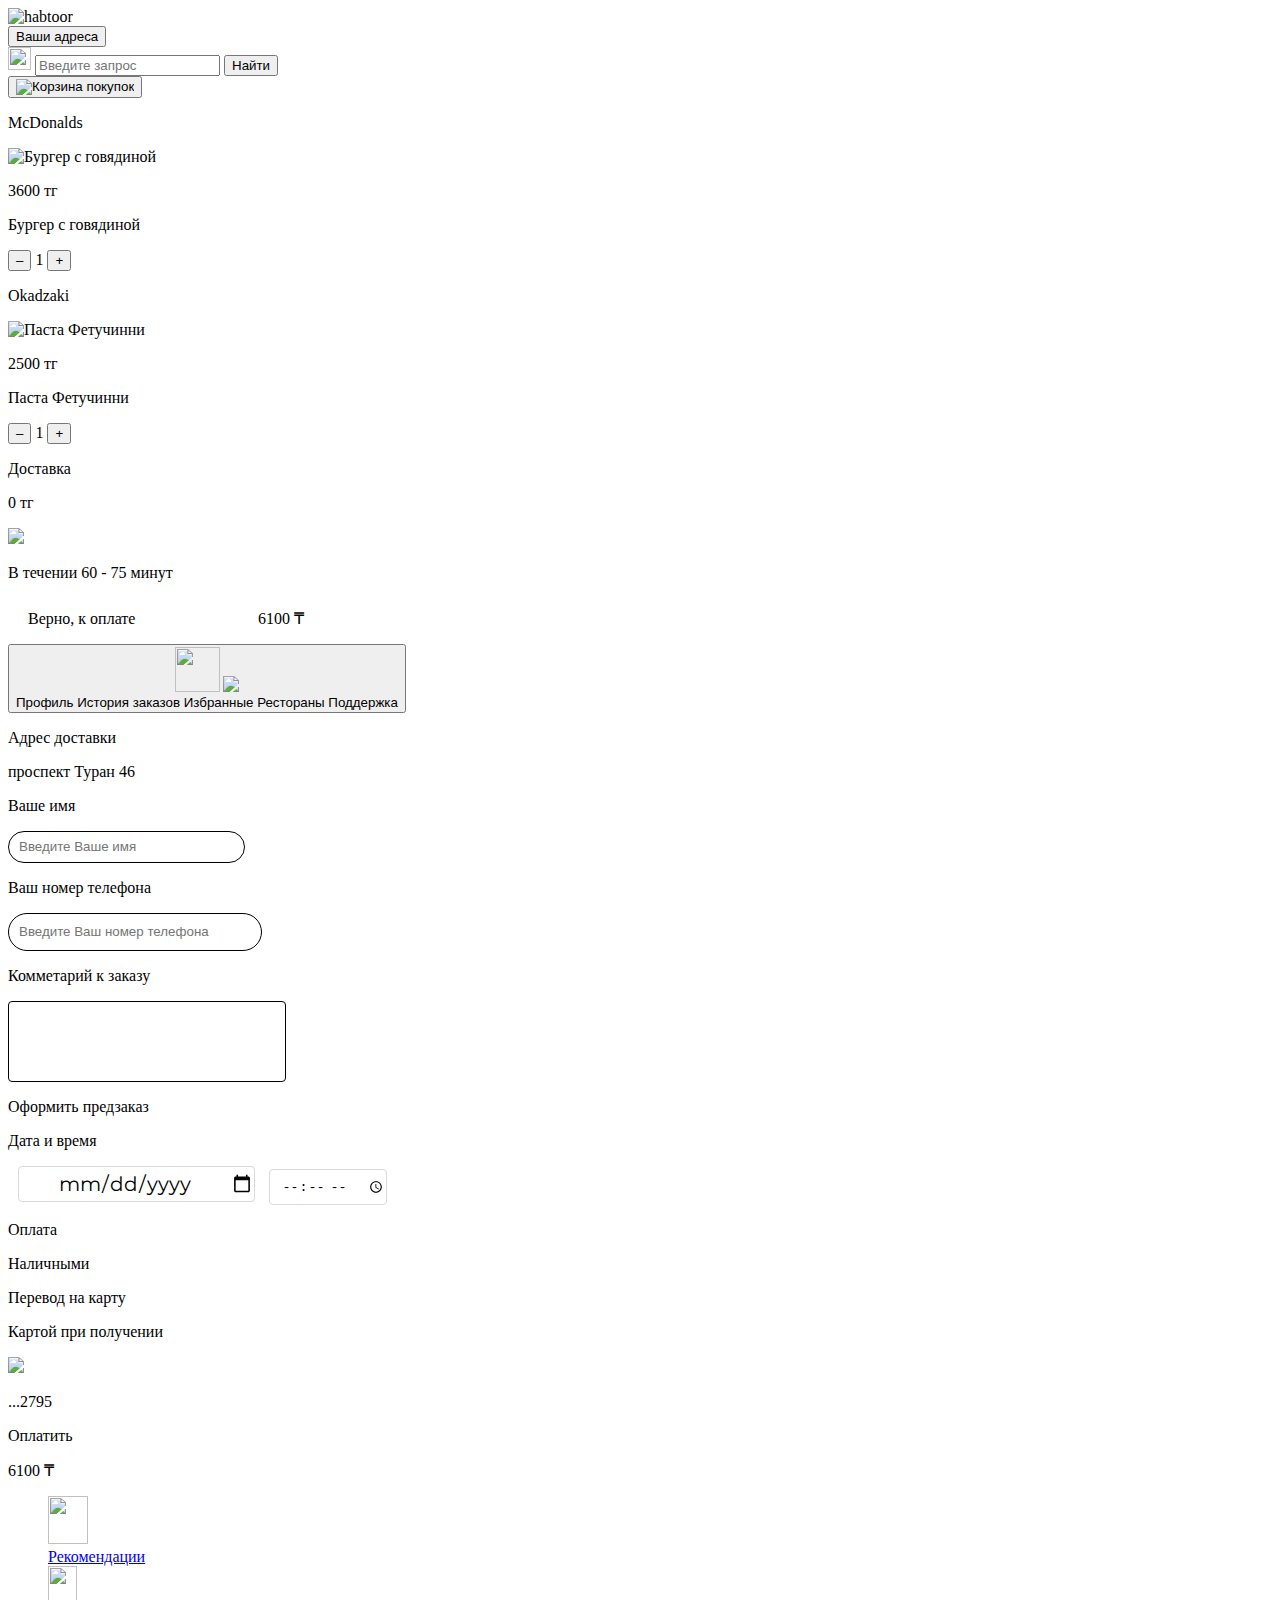
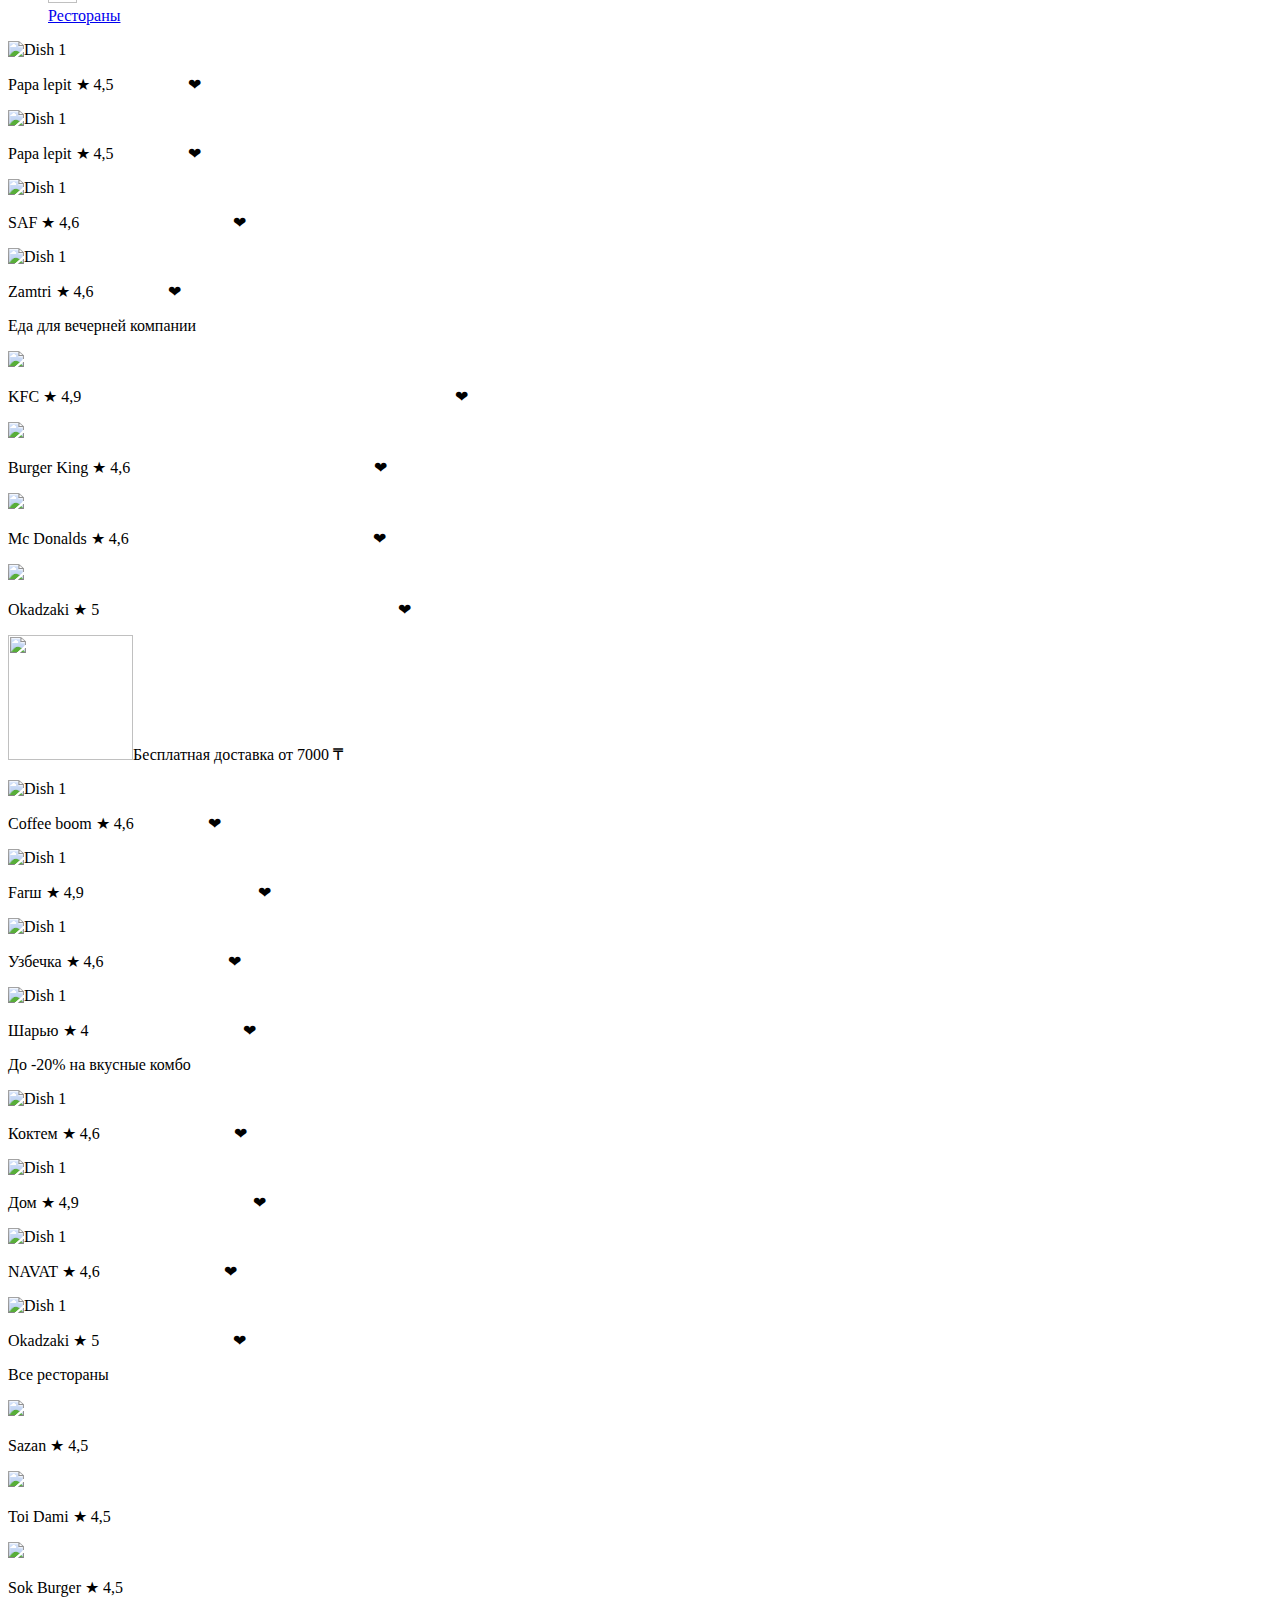
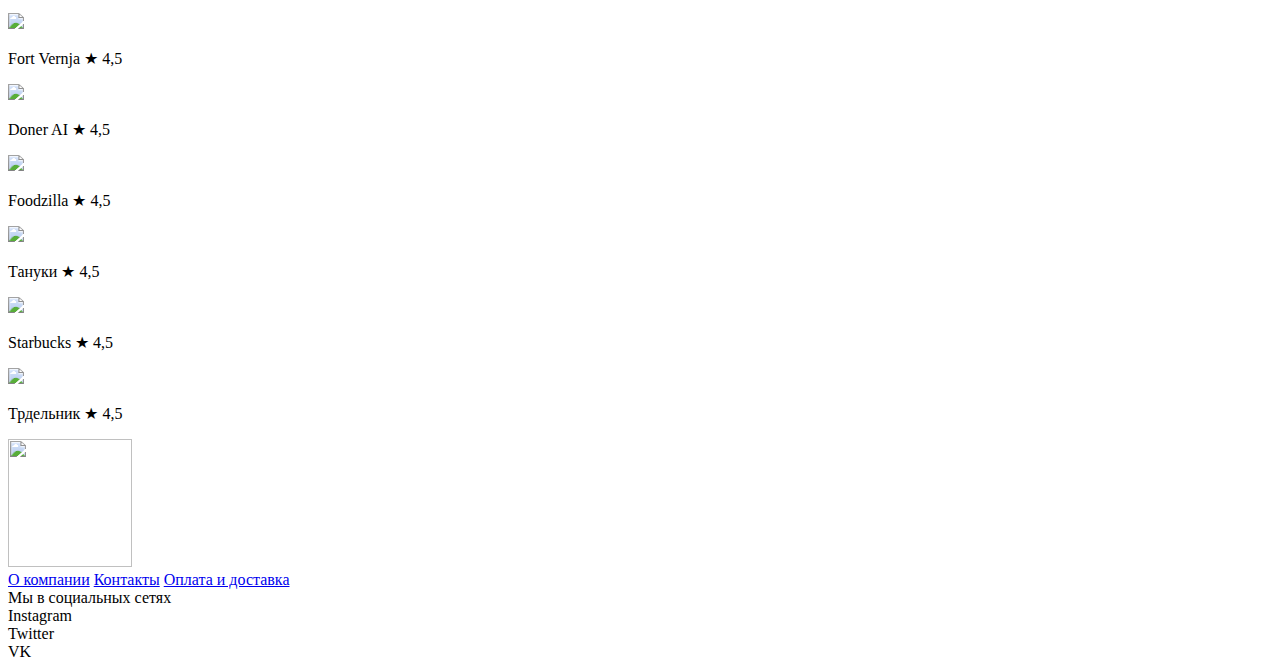
==== index.html @ 1e44749f "Update and rename main.html to index.html" ====
<!DOCTYPE html>
<html lang="ru">

<head>
    <meta charset="UTF-8">
    <link rel="stylesheet" href="style.css"/>
    <link rel="stylesheet" href="normalize.css"/>
    <link rel="stylesheet" href="https://fonts.googleapis.com/css2?family=Montserrat:wght@400;700&display=swap">
    <meta name="viewport" content="width=device-width, initial-scale=1.0">
    <title>Document</title>
</head>

<body>
    <header class="site_header">
        <div class="glav_contein">
            <div class="logo">
                <img src="img/habtoor 1.png" alt="habtoor">
            </div>
            <div class="button1">
                <button type="submit1">Ваши адреса</button>
            </div>
            <div class="search-box">
                <img src="img/Search.png" width="23px" height="23px">
                <input type="text" placeholder="Введите запрос">
                <button type="submit">Найти</button>
            </div>
            <button class="cart-button" id="cartButton">
                <img src="img/Vector.png" alt="Корзина покупок">
            </button>
            <div class="cart-container" id="cartContainer"> <!-- Добавлен родительский контейнер -->
                <div class="rectangle" id="rectangle">
                    <div class="burger-details" id="burger1">
                        <p class="burger-name">McDonalds</p>
                        <img src="img/image 12.png" alt="Бургер с говядиной" class="burger-image">
                        <p class="burger-price" > 3600 тг</p>
                        <p class="burger-description">Бургер с говядиной</p>
                        <div class="quantity-controls">
                            <button class="quantity-btn" onclick="decreaseQuantity('burger1')">–</button>
                            <span class="quantity" id="quantity1">1</span>
                            <button class="quantity-btn" onclick="increaseQuantity('burger1')">+</button>
                        </div>
                    </div>
                    <div class="burger-details" id="burger2">
                        <p class="burger-name">Okadzaki</p>
                        <img src="img/image 3.png" alt="Паста Фетучинни" class="burger-image">
                        <p class="burger-price" > 2500 тг</p>
                        <p class="burger-description">Паста Фетучинни</p>
                        <div class="quantity-controls">
                            <button class="quantity-btn" onclick="decreaseQuantity('burger2')">–</button>
                            <span class="quantity" id="quantity2">1</span>
                            <button class="quantity-btn" onclick="increaseQuantity('burger2')">+</button>
                        </div>
                    </div>
                    <div class="doscen">
                        <p class="dos" style="margin-right: 192px;">Доставка</p>
                        <p class="cena">0 тг</p>
                    </div>
                    <div class="rectangdost">
                        <img src="img/Saly-3.png" class="rectdosimg">
                        <p class="recdostxt">В течении 60 - 75 минут</p>
                    </div>
                    <div class="rectangoplata">
                        <div class="oplrad">
                            <div class="rectoplxt1" style="padding-top: 12px; padding-left: 20px" onclick="openPopup()" onmouseover="this.style.cursor='pointer'" onmouseout="this.style.cursor='default'">
                                <div>Верно, к оплате</div>
                            </div>
                        <p class="rectoplxt2" style="margin-top: -19.5px; margin-left: 250px"> 6100 ₸</p>
                        </div>
                    </div>
                </div>
            </div>
            <button class="polz" onclick="expandPolz()">
                <img src="img/Ellipse 2.png" width="45px" height="45px">
                <img src="img/keyboard_arrow_right.png">
                <div class="polz-overlay">
                    <span onclick="navigate('profile')">Профиль</span>
                    <span onclick="navigate('history')">История заказов</span>
                    <span onclick="navigate('about')">Избранные Рестораны</span>
                    <span onclick="navigate('support')">Поддержка</span>
                </div>
            </button>
        </div>
        <div class="overlay" id="overlay"></div>
    <div class="popup" id="popup">
        <div class="popuprect1">
            <div class="adreccrect">
                <p class="addresrecttxt">Адрес доставки</p>
                <div class="rectandress">
                    <p>проспект Туран 46</p>
                </div>
            </div>
            <div class="vasheimyarect">
                <p>Ваше имя</p>
                <input type="text" placeholder="Введите Ваше имя" style="width: 223px; height: 28px; border-radius: 50px; border: 1px solid #000; background: rgba(255, 255, 255, 0.00); padding-left: 10px;">
            </div>
            <div class="vashnomerrect">
                <p>Ваш номер телефона</p>
                <input type="text" placeholder="Введите Ваш номер телефона" style="width: 240px; height: 34px; border-radius: 50px; border: 1px solid #000; background: rgba(255, 255, 255, 0.00); padding-left: 10px;">
            </div>
            <div class="commentrrect">
                <p>Комметарий к заказу</p>
                <input type="text" placeholder="" class="commentplacehol" style="width: 272px; height: 77px; border-radius: 4px; border: 1px solid #000; background: rgba(255, 255, 255, 0.00);">
            </div>
        </div>
        <div class="oformotzakaz">
            <p class="predzakazof">Оформить предзаказ</p>
            <p class="dataivrem">Дата и время</p>
            <input type="date" style="width: 234px; height: 34px; border-radius: 4px; border: 1px solid #D9D9D9; background: rgba(217, 217, 217, 0.00); margin-left:10px; text-align:center; 
            color: #000;
            text-align: center;
            font-family: Montserrat;
            font-size: 20px;
            font-style: normal;
            font-weight: 400;
            line-height: 150%; /* 30px */" >
            <input type="time" placeholder="" style="width: 115px; height: 34px; border-radius: 4px; border: 1px solid #D9D9D9; background: rgba(217, 217, 217, 0.00); margin-left:10px; text-align:center;">
        </div>
        <div class="oplatarect">
            <p class="oplatatxt">Оплата</p>
            <div class="nalichkarect">
                <p class="naltxt">Наличными</p>
            </div>
            <div class="perevodrect">
                <p class="perevodtxt">Перевод на карту</p>
            </div>
            <div class="kartoyrect">
                <p class="kartoytxt">Картой при получении</p>
            </div>
        </div>
        <div class="visarect">
            <img src="img/431.png">
            <p>...2795</p>
        </div>
        <div class="oplatatengrect">
            <p class="oplatatxt">Оплатить</p>
            <p class="cenattxt">6100 ₸ </p>
        </div>
        <div  onclick="closePopup()" class="crest"></div>
    </div>
    </header>
    <section class="navig">
        <div class="glav_contain">
            <figure class="figure">
            <img
            src="img/textalignjustifycenter.png" width="40px" height="48px">
            <figcaption>
                <a class="link" href="#recomend" style="padding-right:50px">Рекомендации</a>
            </figcaption>
            <img
            src="img/icons8-cutlery-100 (1) 1.png" width="29px" height="37px">
            <figcaption>
                <a class="link" href="#allrest">Рестораны</a>
            </figcaption>
            </figure>
        </div>
    </section>
    <section class="dish-section" id="recomend">
        <div class="glav_contain">
            <div class="figure1">
            <div class="dish-item">
                <img src="img/image 1.png" alt="Dish 1">
                <div class="dish-info">
                    <p>
                        <span class="nazvanres" >Papa lepit</span>
                        <span class="gold-star">&#9733;</span>
                        <span class="ocenka" style="padding-right:70px">4,5</span>
                        <span class="heart-icon">&#10084;</span>
                    </p>
                </div>
            </div>
            <div class="dish-item">
                <img src="img/image 1 (1).png" alt="Dish 1">
                <div class="dish-info">
                    <p>
                        <span class="nazvanres">Papa lepit</span>
                        <span class="gold-star">&#9733;</span>
                        <span class="ocenka" style="padding-right:70px">4,5</span>
                        <span class="heart-icon">&#10084;</span>
                    </p>
                </div>
            </div>
            <div class="dish-item">
                <img src="img/image 1 (2).png" alt="Dish 1">
                <div class="dish-info">
                    <p>
                        <span class="nazvanres">SAF</span>
                        <span class="gold-star">&#9733;</span>
                        <span class="ocenka" style="padding-right:150px">4,6</span>
                        <span class="heart-icon">&#10084;</span>
                    </p>
                </div>
            </div>
            <div class="dish-item">
                <img src="img/image 1 (3).png" alt="Dish 1">
                <div class="dish-info">
                    <p>
                        <span class="nazvanres">Zamtri</span>
                        <span class="gold-star">&#9733;</span>
                        <span class="ocenka" style="padding-right:70px">4,6</span>
                        <span class="heart-icon">&#10084;</span>
                    </p>
                </div>
            </div>
        </div>
        </div>
    </section>
    <section class="foodcomp">
        <div class="glav_contein">
            <p class="company-title">Еда для вечерней компании</p>
        </section>
        <section class="foodpresent">
            <div class="glav_contain">
                <div class="foodpresent1"> 
                    <div class="food-item">
                        <img src="img/image 1-1.png">
                        <div class="item-info">
                            <p>
                                <span class="nazvanres"> KFC</span>
                                <span class="gold-star">&#9733;</span> 
                                <span class="ocenka" style="padding-right:370px">4,9</span>
                                <span class="heart-icon">&#10084;</span>
                            </p>
                        </div>
                    </div>
                    <div class="food-item">
                        <img src="img/image 1-2.png">
                        <div class="item-info">
                            <p>
                                <span class="nazvanres"> Burger King</span>
                                <span class="gold-star">&#9733;</span>
                                <span class="ocenka" style="padding-right:240px">4,6</span>
                                <span class="heart-icon">&#10084;</span>
                            </p>
                        </div>
                    </div>
                    <div class="food-item">
                        <img src="img/2233.png">
                        <div class="item-info">
                            <p>
                                <span class="nazvanres"> Mc Donalds</span>
                                <span class="gold-star">&#9733;</span> 
                                <span class="ocenka" style="padding-right:240px">4,6</span>
                                <span class="heart-icon">&#10084;</span>
                            </p>
                        </div>
                    </div>
                    <div class="food-item">
                        <img src="img/image 1-3.png" >
                        <div class="item-info">
                            <p>
                                <span class="nazvanres"> Okadzaki</span>
                                <span class="gold-star">&#9733;</span>
                                <span class="ocenka" style="padding-right:295px">5</span>
                                <span class="heart-icon">&#10084;</span>
                            </p>
                        </div>
                    </div>
                </div>
            </div>
        </section>
        <section class="dostavka">
            <div class="glavcontain">
                <p class="dostavkatext"><img src="img/Saly-3.png" width="125px" height="125px"><span class="delivery-text">Бесплатная доставка от 7000 ₸</span></p>
            </div>
        </section>
        <section class="dostavka-section">
            <div class="glav_contain">
                <div class="figure2">
                <div class="dostavka-item">
                    <img src="img/image 11 (1).png" alt="Dish 1">
                    <div class="dostavka-info">
                        <p>
                            <span class="nazvanres" >Coffee boom</span>
                            <span class="gold-star">&#9733;</span>
                            <span class="ocenka" style="padding-right:70px">4,6</span>
                            <span class="heart-icon">&#10084;</span>
                        </p>
                    </div>
                </div>
                <div class="dostavka-item">
                    <img src="img/image 11 (2).png" alt="Dish 1">
                    <div class="dostavka-info">
                        <p>
                            <span class="nazvanres">Farш</span>
                            <span class="gold-star">&#9733;</span>
                            <span class="ocenka" style="padding-right:70px">4,9</span>
                            <span class="heart-icon" style="padding-left:100px">&#10084;</span>
                        </p>
                    </div>
                </div>
                <div class="dostavka-item">
                    <img src="img/image 11 (3).png" alt="Dish 1">
                    <div class="dostavka-info">
                        <p>
                            <span class="nazvanres">Узбечка</span>
                            <span class="gold-star">&#9733;</span>
                            <span class="ocenka" style="padding-right:40px">4,6</span>
                            <span class="heart-icon" style="padding-left:80px">&#10084;</span>
                        </p>
                    </div>
                </div>
                <div class="dostavka-item">
                    <img src="img/image 11 (4).png" alt="Dish 1">
                    <div class="dostavka-info">
                        <p>
                            <span class="nazvanres">Шарью</span>
                            <span class="gold-star">&#9733;</span>
                            <span class="ocenka" style="padding-right:80px">4</span>
                            <span class="heart-icon" style="padding-left:70px">&#10084;</span>
                        </p>
                    </div>
                </div>
            </div>
            </div>
        </section>
        <section class="scidka">
            <div class="glav_contein">
                <p class="scidka-title">До -20% на вкусные комбо</p>
            </div>
        </section>
        <section class="scidka-section">
            <div class="glav_contain">
                <div class="figure2">
                <div class="scidka-item">
                    <img src="img/image 123 (1).png" alt="Dish 1">
                    <div class="scidka-info">
                        <p>
                            <span class="nazvanres" >Коктем</span>
                            <span class="gold-star">&#9733;</span>
                            <span class="ocenka" style="padding-right:60px">4,6</span>
                            <span class="heart-icon" style="padding-left:70px">&#10084;</span>
                        </p>
                    </div>
                </div>
                <div class="scidka-item">
                    <img src="img/image 123 (2).png" alt="Dish 1">
                    <div class="scidka-info">
                        <p>
                            <span class="nazvanres">Дом</span>
                            <span class="gold-star">&#9733;</span>
                            <span class="ocenka" style="padding-right:70px">4,9</span>
                            <span class="heart-icon" style="padding-left:100px">&#10084;</span>
                        </p>
                    </div>
                </div>
                <div class="scidka-item">
                    <img src="img/image 123 (3).png" alt="Dish 1">
                    <div class="scidka-info">
                        <p>
                            <span class="nazvanres">NAVAT</span>
                            <span class="gold-star">&#9733;</span>
                            <span class="ocenka" style="padding-right:40px">4,6</span>
                            <span class="heart-icon" style="padding-left:80px">&#10084;</span>
                        </p>
                    </div>
                </div>
                <div class="scidka-item">
                    <img src="img/image 123 (4).png" alt="Dish 1">
                    <div class="scidka-info">
                        <p>
                            <span class="nazvanres">Okadzaki</span>
                            <span class="gold-star">&#9733;</span>
                            <span class="ocenka" style="padding-right:70px">5</span>
                            <span class="heart-icon" style="padding-left:60px">&#10084;</span>
                        </p>
                    </div>
                </div>
            </div>
            </div>
        </section>
        <section class="allrest" id="allrest">
            <div class="glav_contein">
                <p class="allrest-title">Все рестораны</p>
            </div>
        </section>
        <section class="allrest-section">
            <div class="glav_contein">
                <div class="allrest1">
                    <div class="allrest-row">
                        <div class="allrest-item">
                            <img src="img/image 333 (1).png">
                            <div class="allrest-info">
                                <p>
                                    <span class="nazvanres">Sazan</span>
                                    <span class="gold-star">&#9733;</span>
                                    <span class="ocenka">4,5</span>
                                </p>
                            </div> 
                        </div>
                        <div class="allrest-item">
                            <img src="img/image 333 (2).png">
                            <div class="allrest-info">
                                <p>
                                    <span class="nazvanres">Toi Dami</span>
                                    <span class="gold-star">&#9733;</span>
                                    <span class="ocenka">4,5</span>
                                </p>
                            </div> 
                        </div>
                        <div class="allrest-item">
                            <img src="img/image 333 (3).png">
                            <div class="allrest-info">
                                <p>
                                    <span class="nazvanres">Sok Burger</span>
                                    <span class="gold-star">&#9733;</span>
                                    <span class="ocenka">4,5</span>
                                </p>
                            </div> 
                        </div>
                    </div>
                    <div class="allrest-row">
                        <div class="allrest-item">
                            <img src="img/image 333 (4).png">
                            <div class="allrest-info">
                                <p>
                                    <span class="nazvanres">Fort Vernja</span>
                                    <span class="gold-star">&#9733;</span>
                                    <span class="ocenka">4,5</span>
                                </p>
                            </div> 
                        </div>
                        <div class="allrest-item">
                            <img src="img/image 333 (5).png">
                            <div class="allrest-info">
                                <p>
                                    <span class="nazvanres">Doner AI</span>
                                    <span class="gold-star">&#9733;</span>
                                    <span class="ocenka">4,5</span>
                                </p>
                            </div> 
                        </div>
                        <div class="allrest-item">
                            <img src="img/image 333 (6).png">
                            <div class="allrest-info">
                                <p>
                                    <span class="nazvanres">Foodzilla</span>
                                    <span class="gold-star">&#9733;</span>
                                    <span class="ocenka">4,5</span>
                                </p>
                            </div> 
                        </div>
                    </div>
                    <div class="allrest-row">
                        <div class="allrest-item">
                            <img src="img/image 333 (7).png">
                            <div class="allrest-info">
                                <p>
                                    <span class="nazvanres">Тануки</span>
                                    <span class="gold-star">&#9733;</span>
                                    <span class="ocenka">4,5</span>
                                </p>
                            </div> 
                        </div>
                        <div class="allrest-item">
                            <img src="img/image 333 (8).png">
                            <div class="allrest-info">
                                <p>
                                    <span class="nazvanres">Starbucks</span>
                                    <span class="gold-star">&#9733;</span>
                                    <span class="ocenka">4,5</span>
                                </p>
                            </div> 
                        </div>
                        <div class="allrest-item">
                            <img src="img/image 333 (9).png">
                            <div class="allrest-info">
                                <p>
                                    <span class="nazvanres">Трдельник</span>
                                    <span class="gold-star">&#9733;</span>
                                    <span class="ocenka">4,5</span>
                                </p>
                            </div> 
                        </div>
                    </div>
                </div>
            </div>
        </section>
        <section class="konecsaita-section">
            <div class="glav_contain">
                <div class="konecsaita">
                    <div class="logo">
                        <img src="img/habtoor 1.png" style="width:124px; height:128px" >
                    </div>
            
                    <div class="menu-column">
                        <a href="about.html" class="menu-item">О компании</a>
                        <a href="kontakt" class="menu-item">Контакты</a>
                        <a href="oplata" class="menu-item">Оплата и доставка</a>
                    </div>
            
                    <div class="social-column">
                        <div class="social-item h1">Мы в социальных сетях</div>
                        <div class="social-item">Instagram</div>
                        <div class="social-item">Twitter</div>
                        <div class="social-item">VK</div>
                    </div>
                </div>
            </div>
        </section>
        <script src="profil.js"></script>
        <script src="corz.js"></script>
</body>
</html>
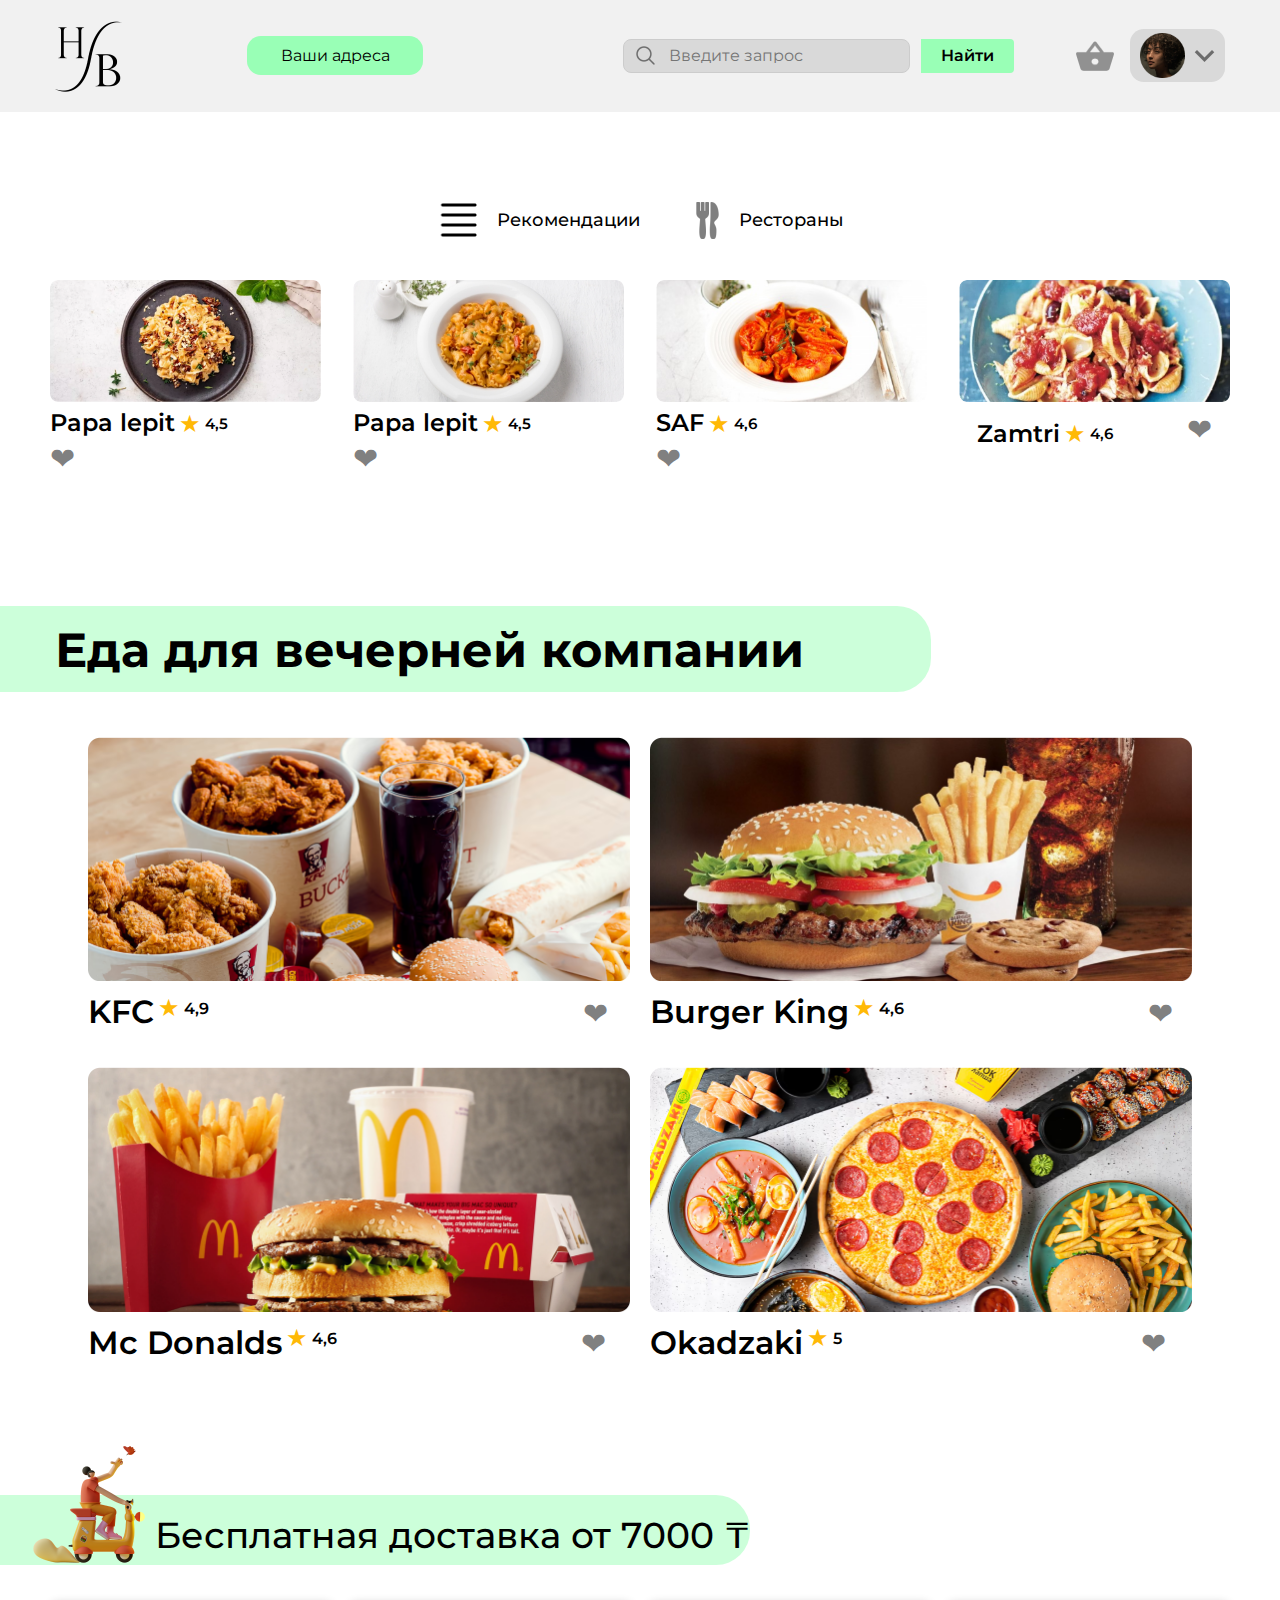
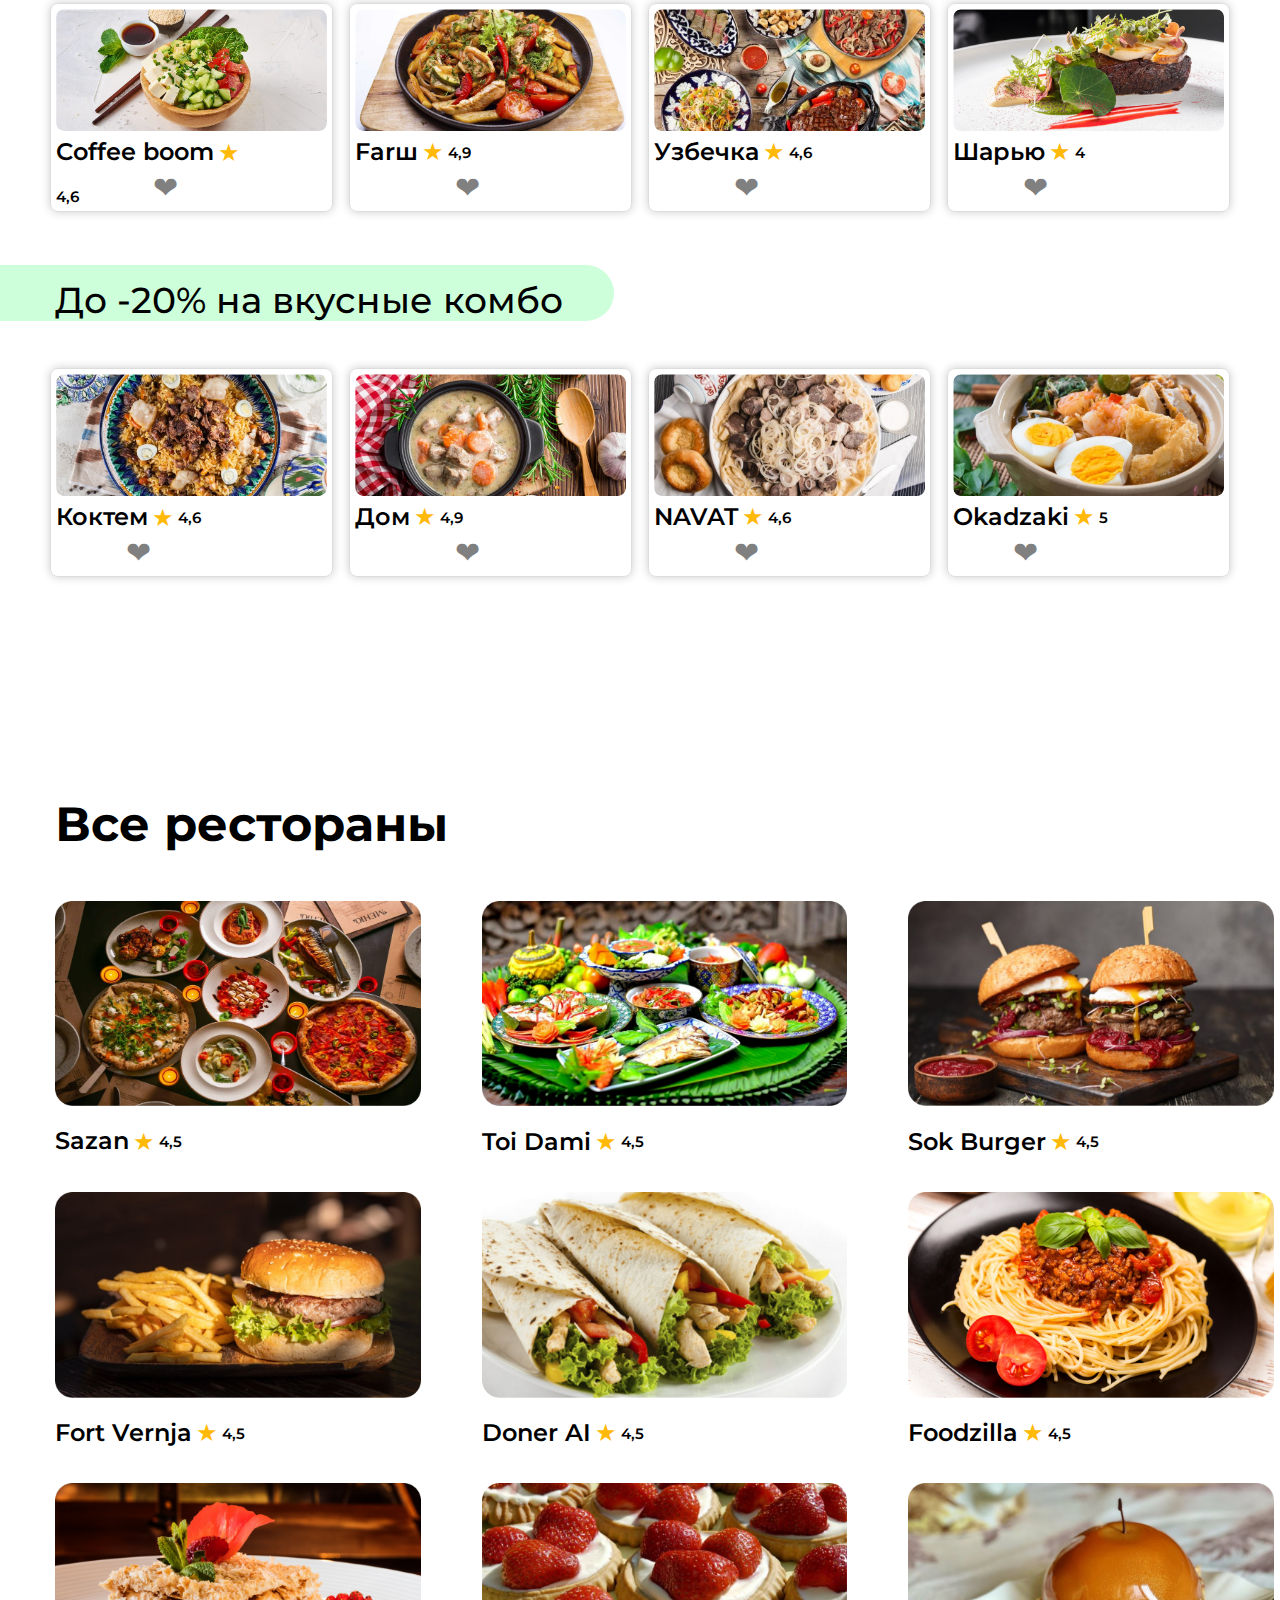
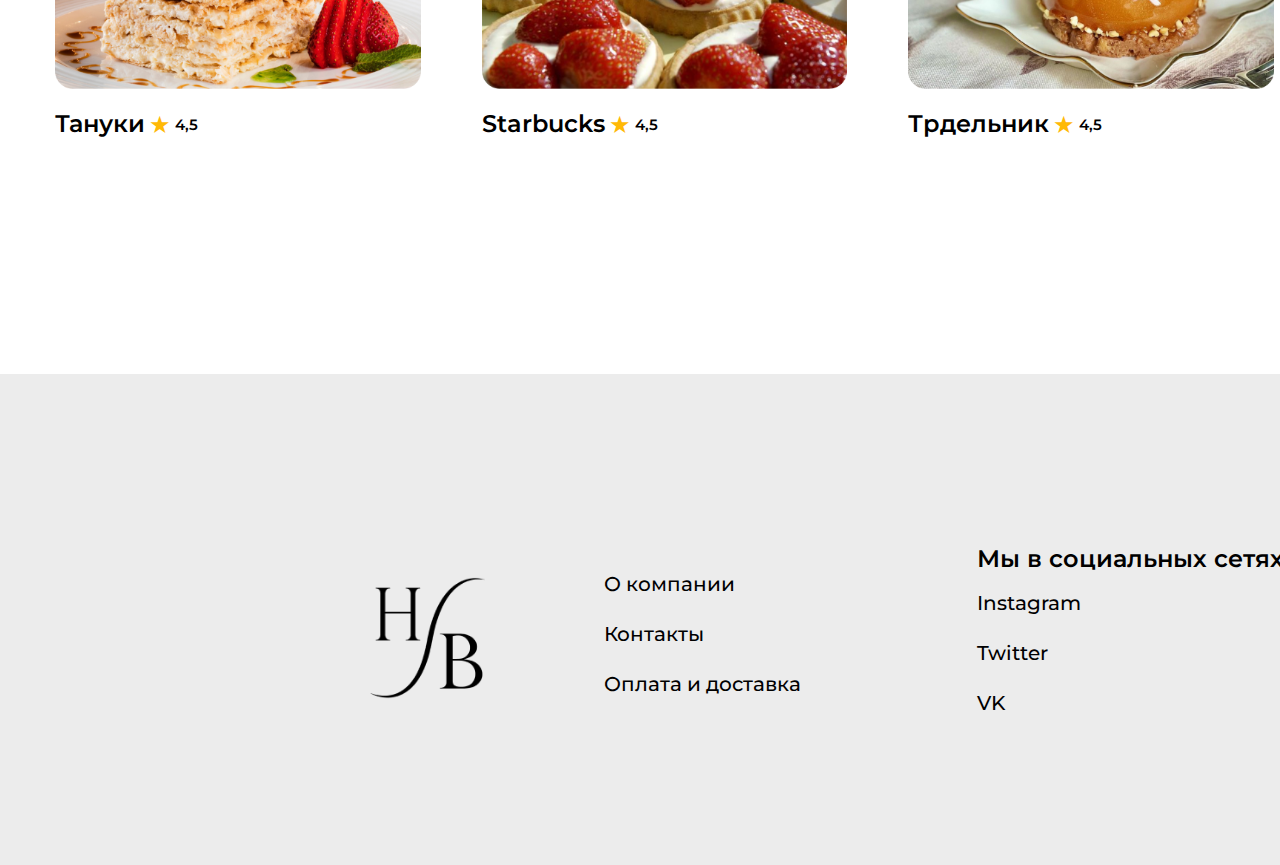
==== commit 345f1b0c: "Update index.html" ====
--- a/index.html
+++ b/index.html
@@ -3,8 +3,8 @@
 
 <head>
     <meta charset="UTF-8">
-    <link rel="stylesheet" href="style.css"/>
-    <link rel="stylesheet" href="normalize.css"/>
+    <link rel="stylesheet" href="css/style.css"/>
+    <link rel="stylesheet" href="css/normalize.css"/>
     <link rel="stylesheet" href="https://fonts.googleapis.com/css2?family=Montserrat:wght@400;700&display=swap">
     <meta name="viewport" content="width=device-width, initial-scale=1.0">
     <title>Document</title>
--- a/css/style.css
+++ b/css/style.css
@@ -0,0 +1,1388 @@
+
+body {
+    margin: 0;
+    padding: 0;
+    font-family: Montserrat, sans-serif;
+}
+.site_header {
+    width: 100%; /* Занимает 100% ширины экрана */
+    background: rgba(198, 198, 198, 0.25); 
+    height: 112px; /* Высота заголовка */
+    display: flex; /* Выравниваем содержимое */
+    align-items: center; /* Выравнивание по центру по вертикали */
+    position: fixed; /* Фиксированное положение при прокрутке */
+    top: 0; /* Прикреплено к верху */
+    z-index: 21; /* Позиция над другими элементами */
+}
+
+
+.glav_contein {
+    width: 100%; /* Занимает 100% ширины главного контейнера */
+    max-width: 1219px; /* Максимальная ширина контейнера */
+    margin: 0 auto; /* Центр по горизонтали */
+    padding-left: 55px; /* Внутренний отступ слева */
+    padding-right: 55px; /* Внутренний отступ справа */
+    display: flex; /* Выравниваем содержимое */
+    align-items: center; /* Выравнивание по центру по вертикали */
+}
+
+
+.button1 button[type="submit1"] {
+    width: 176px; /* Ширина кнопки */
+    height: 39px; /* Высота кнопки */
+    border-radius: 14px; /* Закругление углов */
+    background: #99FFB6; /* Цвет фона */
+    border: none; /* Убираем границу */
+    margin-left: 10px; /* Внешний отступ слева */
+    margin-right: 200px; /* Внешний отступ справа */
+    font-family: Montserrat; /* Шрифт кнопки */
+}
+
+.logo {
+    flex-shrink: 0; /* Запрет уменьшения размера*/
+    padding-right: 20px; /* Внутренний отступ справа */
+    padding-left: 0px; /* Внутренний отступ слева */
+    padding-top: 10px; /* Внутренний отступ сверху */
+    margin-right: 10px; /* Внешний отступ справа */
+}
+
+
+.logo img {
+    width: 72px;
+    height: 75px; 
+}
+
+
+.search-box {
+    display: flex; /* Выравниваем содержимое */
+    align-items: center; /* Выравнивание по центру по вертикали */
+    width: 265px; 
+    height: 12px; 
+    padding: 10px; /* Внутренний отступ */
+    border-radius: 8px; /* Закругление углов  */
+    border: 1px solid #ccc; /* Граница  */
+    background: #D9D9D9; /* Цвет фона  */
+    margin-top: 0px; /* Внешний отступ сверху */
+}
+
+
+.search-box input[type="text"] {
+    flex: 1; 
+    width: 100% - 30px; /* Устанавливает ширину с учетом внутренних отступов */
+    height: 100%; 
+    border: none; /* Убирает границу  */
+    outline: none; /* Убирает стандартное выделение */
+    background: #D9D9D9; 
+    font-family: Montserrat; 
+}
+
+
+.search-box img {
+    padding-right: 10px; /* Внутренний отступ справа от изображения */
+}
+
+.search-box button[type="submit"] {
+    background-color: #99FFB6; 
+    color: black; 
+    border: none; /* Убирает границу */
+    outline: none; /* Убирает стандартное выделение */
+    padding: 8px 20px; /* Внутренние отступы  */
+    border-radius: 0 4px 4px 0; /* Закругление углов  */
+    cursor: pointer; /* Изменение формы указателя при наведении */
+    margin-left: 30px; /* Внешний отступ слева */
+    font-family: Montserrat; 
+    font-weight: 600; /* Насыщенность шрифта */
+}
+
+.cart-button {
+    display: inline-block; /* Отображается как блочный элемент*/
+    margin-left: auto; /* Выравнивание по правому краю */
+    z-index: 1;
+    position: relative;
+    border: none;
+    cursor: pointer;
+    background-color: transparent;
+}
+
+
+.cart-button img {
+    width: 38px; 
+    height: 30.74px; 
+    vertical-align: middle; /* Выравнивание по центру по вертикали */
+}
+.cart-container {
+    position: relative; /* Добавлено свойство position: relative; */
+}
+
+
+.polz {
+    z-index: 2;
+    padding: 10px 10px; 
+    border: none; 
+    border-radius: 14px; 
+    cursor: pointer; 
+    display: flex; 
+    align-items: center; 
+    margin-left: 10px;
+    background-color: #D9D9D9; /* серый цвет по умолчанию */
+    height: 53px; /* изначальная высота кнопки */
+    width: 95px;
+}
+
+.polz.expanded {
+    background-color: #ffffff; /* белый цвет после нажатия */
+    border: #ffffff;
+    border-bottom: solid 200px white;
+    border-top: solid 20px white;
+    border-right: solid 230px white;
+    top: 90px;
+    left: 120px;
+    position: relative;
+    transition: all 0.3s ease; /* Используем all для анимации всех свойств, ease для плавности */
+    margin-left: -110px;
+    z-index: 4;
+    box-shadow: 10px 5px 5px rgba(0, 0, 0, 0.2);
+    opacity: 0; /* Начальная прозрачность */
+}
+
+.polz.expanded.active {
+    opacity: 1; /* Прозрачность при активации */
+}
+
+
+.polz.expanded::before {
+    content: ""; /* Создаем пустой элемент для круга */
+    width: 100px; /* Увеличиваем диаметр круга */
+    height: 100px;
+    background-color: #00ff00; /* Зеленый цвет */
+    border-radius: 100%; /* Делаем круг */
+    position: absolute;
+    top: 5px; /* Располагаем круг в верхнем углу блока */
+    left: 50px;
+    box-shadow: 0 0 20px rgba(0, 255, 0, 0.5); /* Тень для размытия краев */
+    filter: blur(60px); /* Добавляем размытие к краям круга */
+    z-index: -1;  
+}
+
+
+
+.polz-overlay {
+    margin-top: -15px;
+    display: none;
+    flex-direction: column;
+    padding: 10px;
+    border-radius: 5px;
+    position: absolute;
+    top: 60px;
+    left: 20px;
+    text-align: left;
+    white-space: nowrap;
+}
+
+.polz-overlay span {
+    margin-bottom: 20px; /* You can adjust this value based on your preference */
+    color: #000;
+    font-family: Montserrat;
+    font-size: 15px;
+    font-style: normal;
+    font-weight: 400;
+    line-height: normal;
+    text-decoration: none;
+    position: relative;
+    transition: color 0.3s; /* Добавлен переход для изменения цвета текста */
+}
+
+.polz-overlay span::after {
+    content: '';
+    position: absolute;
+    width: 0;
+    height: 1px; /* Толщина подчеркивания */
+    background-color: #000; /* Цвет подчеркивания */
+    bottom: -5px; /* Расположение подчеркивания внизу текста */
+    left: 0;
+    transition: width 0.3s; /* Добавлен переход для анимации рисовки */
+}
+
+.polz-overlay span:hover {
+    color: #000; /* Цвет текста при наведении */
+}
+
+.polz-overlay span:hover::after {
+    width: 50%; /* Подчеркивание при наведении (100% - полная ширина) */
+}
+
+
+
+.polz.expanded .polz-overlay {
+    display: flex;
+}
+
+.rectangle {
+    position: absolute;
+    width: 383px;
+    height: 546px;
+    background-color: white;
+    border-radius: 54px;
+    top: 0px; /* Изменено значение на top: 100%; */
+    right: 40px; /* Значение остается left: 0; */
+    display: none;
+    transition: all 0.3s ease;
+    padding: 10px;
+    box-sizing: border-box;
+    transform-origin: top center;
+    transform: scaleY(0);
+    z-index: 2;
+    box-shadow: 0px 4px 4px 0px rgba(0, 0, 0, 0.25);
+    opacity: 0;
+}
+.rectangle.show {
+    display: block;
+    opacity: 1;
+}
+.burger-image {
+    width: 93px;
+    height: 70px;
+    margin-bottom: 10px;
+    margin-left: 10px;
+}
+
+
+.burger-name {
+    color: #000;
+    font-family: Montserrat;
+    font-size: 24px;
+    font-style: normal;
+    font-weight: 500;
+    line-height: normal;
+    margin-bottom: 5px;
+    margin-left: 10px;
+}
+
+.burger-price {
+    color: #000;
+    font-family: Montserrat;
+    font-size: 15px;
+    font-style: normal;
+    font-weight: 400;
+    line-height: normal;
+    margin-left: 120px;
+    margin-top: -60px;
+}
+
+.burger-description {
+    color: #000;
+    font-family: Montserrat;
+    font-size: 15px;
+    font-style: normal;
+    font-weight: 400;
+    line-height: normal;
+    margin-left: 10px;
+    margin-top: 40px;
+}
+
+.quantity-controls{
+    margin-top:-100px;
+    margin-left: 250px;
+}
+.quantity-controls button {
+    background-color: #99FFB6; /* Зеленый цвет фона */
+    color: white; /* Белый цвет текста */
+    border: none;
+    border-radius: 9.818px;
+    font-size: 18px;
+    gap: 8.182px;
+    width: 30px;
+    height: 30px;
+    cursor: pointer;
+    margin: 0 5px;
+    transition: transform 0.2s ease; /* Добавлен эффект перехода при изменении размера */
+}
+
+/* Увеличение размера кнопок при наведении */
+.quantity-controls button:hover {
+    transform: scale(1.1); /* Увеличение размера на 10% */
+}
+
+.burger-details#burger2{
+    margin-top: 70px;
+}
+
+.doscen p{
+    display: inline;
+    color: #000;
+    text-align: center;
+    font-family: Montserrat;
+    font-size: 16px;
+    font-style: normal;
+    font-weight: 400;
+    line-height: 150%; /* 24px */
+}
+
+.doscen{
+    margin-top: 138px;
+    margin-left: 26.91px;
+}
+
+.rectangdost{
+    margin-top: 10px;
+    width: 300px;
+    height: 39px;
+    border-radius: 54px;
+    background: #D9D9D9;
+    margin-left: 26.91px;
+}
+
+.rectdosimg{
+    width: 46px;
+    height: 46px;
+    flex-shrink: 0;
+    margin-top: -10px;
+    margin-left: 21px;
+}
+
+.recdostxt{
+    color: #000;
+    text-align: center;
+    font-family: Montserrat;
+    font-size: 16px;
+    font-style: normal;
+    font-weight: 300;
+    line-height: 150%; /* 24px */
+    margin-top: -32px;
+    margin-left: 40px;
+}
+
+.oplatatxtrec{
+    margin-top: 138px;
+    margin-left: 222.91px;
+}
+
+.rectoplxt1{
+    color: #000;
+    font-family: Montserrat;
+    font-size: 16px;
+    font-style: normal;
+    font-weight: 800;
+    line-height: normal;
+}
+
+.rectoplxt2{
+    color: #000;
+    font-family: Montserrat;
+    font-size: 16px;
+    font-style: normal;
+    font-weight: 800;
+    line-height: normal;
+}
+
+.rectangoplata{
+    margin-top: 10px;
+    margin-left: 13px;
+    width: 331px;
+    height: 45px;
+    border-radius: 54px;
+    background: #99FFB6;
+    box-shadow: 0px 4px 4px 0px rgba(0, 0, 0, 0.25);
+}
+
+/* Стилизация количества */
+.quantity {
+    color: var(--Neutral-Black, #09101D);
+    text-align: center;
+
+    /* Paragraph Base / Heavy */
+    font-family: Source Sans Pro;
+    font-size: 16px;
+    font-style: normal;
+    font-weight: 600;
+    line-height: 150%; /* 24px */
+}
+
+.overlay {
+    display: none;
+    position: fixed;
+    top: 0;
+    left: 0;
+    width: 100%;
+    height: 100%;
+    background: rgba(0, 0, 0, 0.5);
+}
+
+/* Всплывающее окно */
+.popup {
+    display: none;
+    position: fixed;
+    width: 884px;
+    height: 558px;
+    top: 50%;
+    left: 50%;
+    transform: translate(-50%, -50%);
+    padding: 20px;
+    border-radius: 34px;
+    background: linear-gradient(90deg, #C9FFD8 1.04%, #F1F1F1 24%);
+    box-shadow: 0px 0px 12px 2px rgba(0, 0, 0, 0.25);
+    z-index: 1000;
+}
+
+
+.popup p {
+    margin-bottom: 10px;
+}
+
+.popup button {
+    cursor: pointer;
+}
+
+.popuprect1{
+    margin-top: 49px;
+    margin-left: 50px;
+    width: 340px;
+    height: 459px;
+    flex-shrink: 0;
+    border-radius: 50px;
+    background: #FFF;
+    box-shadow: 0px 4px 4px 0px rgba(0, 0, 0, 0.25);
+}
+
+.rectandress{
+    margin-top: -5px;
+    margin-left: 0px;
+    width: 202px;
+    height: 28px;
+    background: #D9D9D9;
+    border-radius: 50px;
+}
+
+.rectandress p{
+    position: absolute;
+    top:50px;
+    left: 11px;
+    color: #000;
+    font-family: Montserrat;
+    font-size: 16px;
+    font-style: normal;
+    font-weight: 300;
+    line-height: 150%; /* 24px */
+}
+
+.addresrecttxt{
+    color: #000;
+    text-align: center;
+    font-family: Montserrat;
+    font-size: 24px;
+    font-style: normal;
+    font-weight: 500;
+    line-height: 150%; /* 36px */
+}
+
+.adreccrect{
+    position: absolute; 
+    top:63px; 
+    left:94px;
+}
+
+.vasheimyarect{
+    position: absolute; 
+    top:151px; 
+    left:94px;
+}
+
+.vasheimyarect p{
+    margin-bottom: 10px;
+    color: #000;
+    font-family: Montserrat;
+    font-size: 24px;
+    font-style: normal;
+    font-weight: 500;
+    line-height: 150%; /* 36px */ 
+}
+
+.vashnomerrect{
+    position: absolute;
+    top:237px;
+    left:94px;
+}
+
+.vashnomerrect p{
+    color: #000;
+    font-family: Montserrat;
+    font-size: 24px;
+    font-style: normal;
+    font-weight: 500;
+    line-height: 150%; /* 36px */ 
+}
+
+.commentrrect{
+    position: absolute;
+    top:347px;
+    left:94px;
+}
+
+.commentrrect p{
+    margin-bottom: 10px;
+    color: #000;
+    font-family: Montserrat;
+    font-size: 24px;
+    font-style: normal;
+    font-weight: 500;
+    line-height: 150%; /* 36px */ 
+}
+
+.oformotzakaz{
+    margin-top: -450px;
+    margin-left: 450px;
+    width: 395px;
+    height: 136px;
+    border-radius: 30px;
+    background: rgba(255, 255, 255, 0.50);
+    box-shadow: 0px 4px 4px 0px rgba(0, 0, 0, 0.25);
+}
+
+.predzakazof{
+    color: #000;
+    text-align: center;
+    font-family: Montserrat;
+    font-size: 24px;
+    font-style: normal;
+    font-weight: 500;
+    line-height: 150%; /* 36px */
+}
+
+.dataivrem{
+    color: #000;
+    margin-left: 20px;
+    font-family: Montserrat;
+    font-size: 16px;
+    font-style: normal;
+    font-weight: 500;
+    line-height: 150%; /* 24px */
+}
+
+.oplatarect{
+    margin-top: -0px;
+    margin-left: 450px;
+    width: 391px;
+    height: 139px;
+    border-radius: 30px;
+    background: rgba(255, 255, 255, 0.50);
+    box-shadow: 0px 4px 4px 0px rgba(0, 0, 0, 0.25);
+    transition: background-color 0.3s; /* Добавляем плавный переход цвета */
+}
+
+
+.oplatatxt{
+    padding-top: 5px;
+    margin-left: -250px;
+    color: #000;
+    text-align: center;
+    font-family: Montserrat;
+    font-size: 28px;
+    font-style: normal;
+    font-weight: 500;
+    line-height: 150%; /* 42px */
+}
+
+.nalichkarect{
+    margin-left: 20px;
+    width: 142px;
+    height: 28px;
+    border-radius: 50px;
+    border: 1px solid #D9D9D9;
+    text-align: center;
+    transition: background-color 0.3s; /* Добавляем плавный переход цвета */
+}
+
+.nalichkarect:hover {
+    background-color: rgba(0, 0, 0, 0.50); /* Задаем серый цвет при наведении */
+}
+
+.naltxt{
+    margin-top: 0;
+    color: #000;
+    text-align: center;
+    font-family: Montserrat;
+    font-size: 20px;
+    font-style: normal;
+    font-weight: 400;
+    line-height: 150%; /* 30px */
+}
+
+.perevodrect{
+    margin-left: 200px;
+    margin-top: -29px;
+    width: 183px;
+    height: 28px;
+    border-radius: 50px;
+    border: 1px solid #D9D9D9;
+    transition: background-color 0.3s; /* Добавляем плавный переход цвета */
+}
+
+.perevodrect:hover {
+    background-color: rgba(0, 0, 0, 0.50); /* Задаем серый цвет при наведении */
+}
+
+.perevodtxt{
+    margin-top: 0;
+    margin-left: 10px;
+    color: #000;
+    font-family: Montserrat;
+    font-size: 18px;
+    font-style: normal;
+    font-weight: 400;
+    line-height: 150%; /* 30px */
+}
+
+.kartoyrect{
+    margin-left: 70px;
+    margin-top: 11px;
+    width: 232px;
+    height: 28px;
+    border-radius: 50px;
+    border: 1px solid #D9D9D9;
+    transition: background-color 0.3s; /* Добавляем плавный переход цвета */
+}
+
+.kartoyrect:hover {
+    background-color: rgba(0, 0, 0, 0.50); /* Задаем серый цвет при наведении */
+}
+
+.kartoytxt{
+    margin-top: 0;
+    margin-left: 10px;
+    color: #000;
+    font-family: Montserrat;
+    font-size: 18px;
+    font-style: normal;
+    font-weight: 400;
+    line-height: 150%; /* 30px */
+}
+
+.visarect{
+    margin-left: 450px;
+    margin-top: 44px;
+    width: 235px;
+    height: 46px;
+    border-radius: 50px;
+    background-color:rgba(99, 255, 143, 0.50);
+}
+
+.visarect img{
+    margin-top: -5px;
+    margin-left: 40px;
+    position: relative;
+    top: 18px;
+    left: 10px;
+    width: 45px;
+    height: 15px;
+}
+.visarect p{
+    margin-top: -1px;
+    margin-left: 84px;
+    width: 60px;
+    height: 15px;
+    color: #000;
+    text-align: center;
+    font-family: Montserrat;
+    font-size: 13px;
+    font-style: normal;
+    font-weight: 400;
+    line-height: 150%; /* 15px */
+}
+
+.oplatatengrect{
+    margin-left: 600px;
+    margin-top: -64px;
+    width: 235px;
+    height: 46px;
+    border-radius: 50px;
+    background-color: #63FF8F;
+    
+}
+
+.oplatatxt{
+    position: relative;
+    top:0px;
+    left: 120px;
+    color: #000;
+    text-align: center;
+    font-family: Montserrat;
+    font-size: 18px;
+    font-style: normal;
+    font-weight: 600;
+    line-height: 150%; /* 24px */
+}
+
+.cenattxt{
+    position: relative;
+    top:-25px;
+    color: #000;
+    text-align: center;
+    font-family: Montserrat;
+    font-size: 16px;
+    font-style: normal;
+    font-weight: 400;
+    line-height: 150%; /* 18px */
+}
+
+.crest {
+    width: 30px;
+    height: 30px;
+    position: absolute;
+    top: 10px;
+    right: 10px;
+    cursor: pointer;
+}
+
+.crest:before, .crest:after {
+    content: '';
+    position: absolute;
+    width: 2px;
+    height: 20px;
+    background-color: #333; /* Цвет крестика */
+    top: 5px;
+    left: 14px;
+}
+
+.crest:before {
+    transform: rotate(45deg);
+}
+
+.crest:after {
+    transform: rotate(-45deg);
+}
+
+.navig{
+    padding-top: 180px;
+    padding-right: 0px;
+    text-align: center;
+    display: flex;
+    flex-flow: column wrap;
+    align-items: center;
+}
+.figure{
+    height: 100%;
+    display: flex;
+    align-items: center;
+    justify-content: space-evenly;
+}
+.figure img {
+    padding-right: 20px; /* Adjust the margin to your preference */
+}
+.link {
+    position: relative;
+    color: #000;
+    font-family: Montserrat;
+    font-size: 18px;
+    font-style: normal;
+    font-weight: 500;
+    line-height: normal;
+    text-decoration: none;
+}
+
+.link::before {
+    content: "";
+    position: absolute;
+    bottom: 0;
+    left: 0;
+    width: 0;
+    height: 2px; /* Высота линии подчеркивания */
+    background-color: #000;
+    transform-origin: bottom right; /* Начальная точка анимации от правого нижнего угла */
+    transition: transform 0.3s ease, width 0.3s ease; /* Добавлено свойство transition */
+}
+
+.link:hover::before {
+    width: 70%; /* Конечное значение ширины при наведении */
+    transform-origin: bottom left; /* Конечная точка анимации от левого нижнего угла */
+    transform: scaleX(1); /* Установка ширины на 100% при наведении */
+}
+
+
+
+.dish-section {
+    margin-top: 20px;
+}
+
+.figure1 {
+    display: flex;
+    justify-content: space-between;
+    flex-wrap: wrap;
+    padding-left: 50px;
+    padding-right: 50px;
+}
+
+.dish-item {
+    width: 23%; /* Ширина элемента, чтобы поместить 4 элемента в строчку */
+    margin-bottom: 20px;
+    display: flex;
+    flex-direction: column;
+    align-items: center;
+    position: relative;
+}
+
+.dish-info {
+    display: flex;
+/* Горизонтальное направление */
+    align-items: flex-start;
+    justify-content: flex-end; /* Выравнивание по левому краю */
+    margin-top: -10px;
+}
+
+.dish-info .ocenka,
+.dish-info .nazvanres,
+.dish-info .gold-star,
+.dish-info .heart-icon {
+    display: inline-block;
+    vertical-align: bottom;
+    align-self: flex-start;
+}   
+
+.dish-info .nazvanres{
+    color: #000;
+    font-family: Montserrat;
+    font-size: 24px;
+    font-style: normal;
+    font-weight: 600;
+    line-height: normal;
+}
+
+
+.dish-info .ocenka,
+.dish-info .gold-star{
+    display: inline-block;
+    vertical-align: middle;
+}
+
+.dish-info .ocenka{
+color: #000;
+font-family: Montserrat;
+font-size: 15px;
+font-style: normal;
+font-weight: 600;
+line-height: normal;
+}
+
+.dish-info .heart-icon {
+    display: inline-block;
+    vertical-align: bottom; /* Выравнивание внизу */
+    align-self: flex-end;
+}
+
+.dish-item img {
+    width: 100%;
+    height: auto;
+    border-radius: 8px; /* Для закругленных углов у изображений */
+}
+
+
+.heart-icon {
+    font-size: 30px;
+    color: gray; /* Initial color */
+    padding: 0px;
+    border-radius: 50%;
+    transition: color 0.3s ease;
+    cursor: pointer;
+    display: block; /* Set to block to appear on a new line */
+    margin-top: 5px; /* Adjust the margin as needed */
+}
+
+.heart-icon:hover {
+    color: red; /* Color when hovered */
+}
+
+.gold-star{
+    color: #FFB906;
+    font-size: 24px;
+
+}
+
+.foodcomp {
+    margin-top: 60px;
+}
+
+.foodcomp p{
+    color: #000;
+    font-family: Montserrat;
+    font-size: 48px;
+    font-style: normal;
+    font-weight: 700;
+    line-height: normal;
+}
+
+.foodcomp p::after {
+    content: '';
+    position: absolute;
+    top: 606px;
+    left: -250px;
+    width: 1181px;
+    height: 86.2px;
+    background: rgba(153, 255, 182, 0.50);
+    z-index: -1;
+    border-radius: 34px;
+}
+
+.foodpresent {
+    display: flex;
+    flex-wrap: wrap;
+    justify-content: center;
+}
+
+.food-item {
+    text-align: center;
+    margin: 10px; /* Adjust margins as needed */
+}
+
+.food-item img {
+    width: 542.469px;
+    height: 244.446px;
+}
+
+
+.foodpresent1 {
+    display: flex;
+    flex-wrap: wrap;
+    justify-content: center;
+}
+
+.item-info {
+    display: flex;
+    flex-direction: column;
+    align-items: flex-start;
+    margin-top: -10px;
+}
+
+.item-info .ocenka,
+.item-info .nazvanres,
+.item-info .gold-star,
+.item-info .heart-icon {
+    display: inline-block;
+    vertical-align: bottom;
+}
+
+.item-info .nazvanres{
+    color: #000;
+    font-family: Montserrat;
+    font-size: 32px;
+    font-style: normal;
+    font-weight: 600;
+    line-height: normal;
+}
+
+.item-info .ocenka,
+.item-info .gold-star{
+    display: inline-block;
+    vertical-align: text-top;
+    padding-bottom: 10px;
+}
+
+.item-info .ocenka{
+    margin-top: 5px;
+    color: #000;
+    font-family: Montserrat;
+    font-size: 16px;
+    font-style: normal;
+    font-weight: 600;
+    line-height: normal;
+}
+
+.item-info .heart-icon {
+    display: inline-block;
+    vertical-align: bottom; /* Выравнивание внизу */
+}
+
+.dostavka {
+    margin-top: 50px;
+    margin-left: 30px;
+}
+
+.dostavka span{
+    color: #000;
+    font-family: Montserrat;
+    font-size: 36px;
+    font-style: normal;
+    font-weight: 500;
+    line-height: normal;
+    
+}
+
+.dostavka p::after {
+    content: '';
+    position: absolute;
+    top: 1495px;
+    left: -250px;
+    width: 1000px;
+    height: 70px;
+    background: rgba(153, 255, 182, 0.50);
+    z-index: -1;
+    border-radius: 34px;
+}
+
+.dostavkatext {
+    display: flex;
+    align-items: center;
+}
+
+.delivery-text {
+    margin-top: 70px; /* Это значение можно изменить в зависимости от вашего предпочтения */
+}
+
+.dostavka-section {
+    margin-top: 20px;
+}
+
+.figure2 {
+    display: flex;
+    justify-content: space-between;
+    flex-wrap: wrap;
+    padding-left: 50px;
+    padding-right: 50px;
+}
+
+.dostavka-item {
+    margin-top: 20px;
+    width: 23%;
+    margin-bottom: 20px;
+    display: flex;
+    flex-direction: column;
+    align-items: center;
+    position: relative;
+    border: 1px solid #ddd;
+    border-radius: 8px;
+    box-shadow: 0 0 10px rgba(0, 0, 0, 0.2);
+    padding: 5px;
+    height: 197px;
+    transition: border-color 0.3s ease-in-out; /* Add transition for border-color */
+}
+
+.dostavka-item:hover {
+    border-color: #000; /* Change border color on hover */
+}
+
+
+.dostavka-info {
+    display: flex;
+    align-items: flex-start;
+    justify-content: flex-end; /* Выравнивание по левому краю */
+    margin-top: -10px;
+    
+}
+
+.dostavka-info .ocenka,
+.dostavka-info .nazvanres,
+.dostavka-info .gold-star,
+.dostavka-info .heart-icon {
+    display: inline-block;
+    vertical-align: bottom;
+    align-self: flex-start;
+}   
+
+.dostavka-info .nazvanres{
+    color: #000;
+    font-family: Montserrat;
+    font-size: 24px;
+    font-style: normal;
+    font-weight: 600;
+    line-height: normal;
+}
+
+
+.dostavka-info .ocenka,
+.dostavka-info .gold-star{
+    display: inline-block;
+    vertical-align: middle;
+}
+
+.dostavka-info .ocenka{
+color: #000;
+font-family: Montserrat;
+font-size: 15px;
+font-style: normal;
+font-weight: 600;
+line-height: normal;
+}
+
+.dostavka-info .heart-icon {
+    display: inline-block;
+    vertical-align: bottom; /* Выравнивание внизу */
+    align-self: flex-end;
+}
+
+.dostavka-item img {
+    width: 100%;
+    height: auto;
+    border-radius: 8px; /* Для закругленных углов у изображений */
+}
+
+.scidka {
+    margin-top: 10px;
+    margin-right: 100px;
+}
+
+.scidka p{
+    color: #000;
+    font-family: Montserrat;
+    font-size: 36px;
+    font-style: normal;
+    font-weight: 500;
+    line-height: normal;
+}
+
+.scidka p::after {
+    content: '';
+    position: absolute;
+    top: 1865px;
+    left: -250px;
+    width: 864px;
+    height: 56.2px;
+    background: rgba(153, 255, 182, 0.50);
+    z-index: -1;
+    border-radius: 34px;
+}
+
+.scidka-section {
+    margin-top: 10px;
+}
+
+.scidka-item {
+    width: 23%;
+    margin-bottom: 20px;
+    display: flex;
+    flex-direction: column;
+    align-items: center;
+    position: relative;
+    border: 1px solid #ddd;
+    border-radius: 8px;
+    box-shadow: 0 0 10px rgba(0, 0, 0, 0.2);
+    padding: 5px;
+    height: 197px;
+    transition: border-color 0.3s ease-in-out; /* Add transition for border-color */
+}
+
+.scidka-item:hover {
+    border-color: #000; /* Change border color on hover */
+}
+
+
+.scidka-info {
+    display: flex;
+    align-items: flex-start;
+    justify-content: flex-end; /* Выравнивание по левому краю */
+    margin-top: -10px;
+    
+}
+
+.scidka-info .ocenka,
+.scidka-info .nazvanres,
+.scidka-info .gold-star,
+.scidka-info .heart-icon {
+    display: inline-block;
+    vertical-align: bottom;
+    align-self: flex-start;
+}   
+
+.scidka-info .nazvanres{
+    color: #000;
+    font-family: Montserrat;
+    font-size: 24px;
+    font-style: normal;
+    font-weight: 600;
+    line-height: normal;
+}
+
+
+.scidka-info .ocenka,
+.scidka-info .gold-star{
+    display: inline-block;
+    vertical-align: middle;
+}
+
+.scidka-info .ocenka{
+    color: #000;
+    font-family: Montserrat;
+    font-size: 15px;
+    font-style: normal;
+    font-weight: 600;
+    line-height: normal;
+}
+
+.scidka-info .heart-icon {
+    display: inline-block;
+    vertical-align: bottom; /* Выравнивание внизу */
+    align-self: flex-end;
+}
+
+.scidka-item img {
+    width: 100%;
+    height: auto;
+    border-radius: 8px; /* Для закругленных углов у изображений */
+}
+
+.allrest {
+    margin-top: 150px;
+    margin-right: 100px;
+}
+
+.allrest p{
+    color: #000;
+    font-family: Montserrat;
+    font-size: 48px;
+    font-style: normal;
+    font-weight: 700;
+    line-height: normal;
+}
+
+.allrest-row {
+    display: flex;
+    justify-content: space-between;
+    margin-bottom: 20px; /* Расстояние между рядами */
+}
+
+.allrest-item {
+    width: 30%; /* Ширина элемента внутри ряда */
+    text-align: left; /* Выравнивание текста по центру */
+}
+
+.allrest-item img {
+    max-width: 100%; /* Максимальная ширина изображения внутри элемента */
+    height: auto; /* Автоматическое поддержание соотношения сторон */
+}
+
+.allrest-info .ocenka,
+.allrest-info .nazvanres,
+.allrest-info .gold-star{
+    display: inline-block;
+    vertical-align: bottom;
+    align-self: flex-start;
+}   
+
+.allrest-info .nazvanres{
+    color: #000;
+    font-family: Montserrat;
+    font-size: 24px;
+    font-style: normal;
+    font-weight: 600;
+    line-height: normal;
+}
+
+
+.allrest-info .ocenka,
+.allrest-info .gold-star{
+    display: inline-block;
+    vertical-align: middle;
+}
+
+.allrest-info .ocenka{
+    color: #000;
+    font-family: Montserrat;
+    font-size: 15px;
+    font-style: normal;
+    font-weight: 600;
+    line-height: normal;
+}
+
+.konecsaita-section {
+    background: rgba(217, 217, 217, 0.50);
+    padding: 20px;
+    width: 100%s;
+    height: 451px;
+    margin-top: 200px;
+    
+}
+
+.konecsaita {
+    display: flex;
+    align-items: center;
+    padding-left: 350px;
+    margin-top: 150px;
+
+}
+
+.menu-item {
+    position: relative;
+    width: 253px;
+    color: #000;
+    font-family: Montserrat;
+    font-size: 20px;
+    font-style: normal;
+    font-weight: 500;
+    line-height: normal;
+    text-decoration: none;
+    overflow: hidden;
+    display: inline-block; /* Добавлено, чтобы ширина подчеркивания соответствовала ширине текста */
+}
+
+.menu-item::before {
+    content: "";
+    position: absolute;
+    top: 34px;
+    left: 0;
+    bottom: 0;
+    width: 0;
+    height: 1px; /* Выберите желаемую толщину подчеркивания */
+    background-color: #000; /* Цвет подчеркивания */
+    transition: width 0.3s ease-out;
+}
+
+.menu-item:hover::before {
+    width: 30%;
+}
+
+
+.social-item.h1{
+    width: 320px;
+    color: #000;
+    font-family: Montserrat;
+    font-size: 24px;
+    font-style: normal;
+    font-weight: 600;
+    line-height: normal;
+}
+.social-item{
+    width: 253px;
+    color: #000;
+    font-family: Montserrat;
+    font-size: 20px;
+    font-style: normal;
+    font-weight: 500;
+    line-height: normal;
+}
+
+.menu-column,
+.social-column {
+    display: flex;
+    flex-direction: column;
+}
+
+.menu-item,
+.social-item {
+    margin-bottom: 10px; /* Расстояние между элементами */
+    line-height: 2; /* Увеличенное расстояние между строками текста */
+}
+
+/* Дополнительные стили, если необходимо */
+.menu-column {
+    margin-right: 20px; /* Расстояние между столбцами */
+}
+
+.social-column {
+    text-align: left; /* Выравнивание социальных сетей справа */
+}
+
+.logo,
+.menu-column,
+.social-column {
+    padding-right:100px;
+}
+
+
+
+
+
+
+
+
+
+
+
+
+
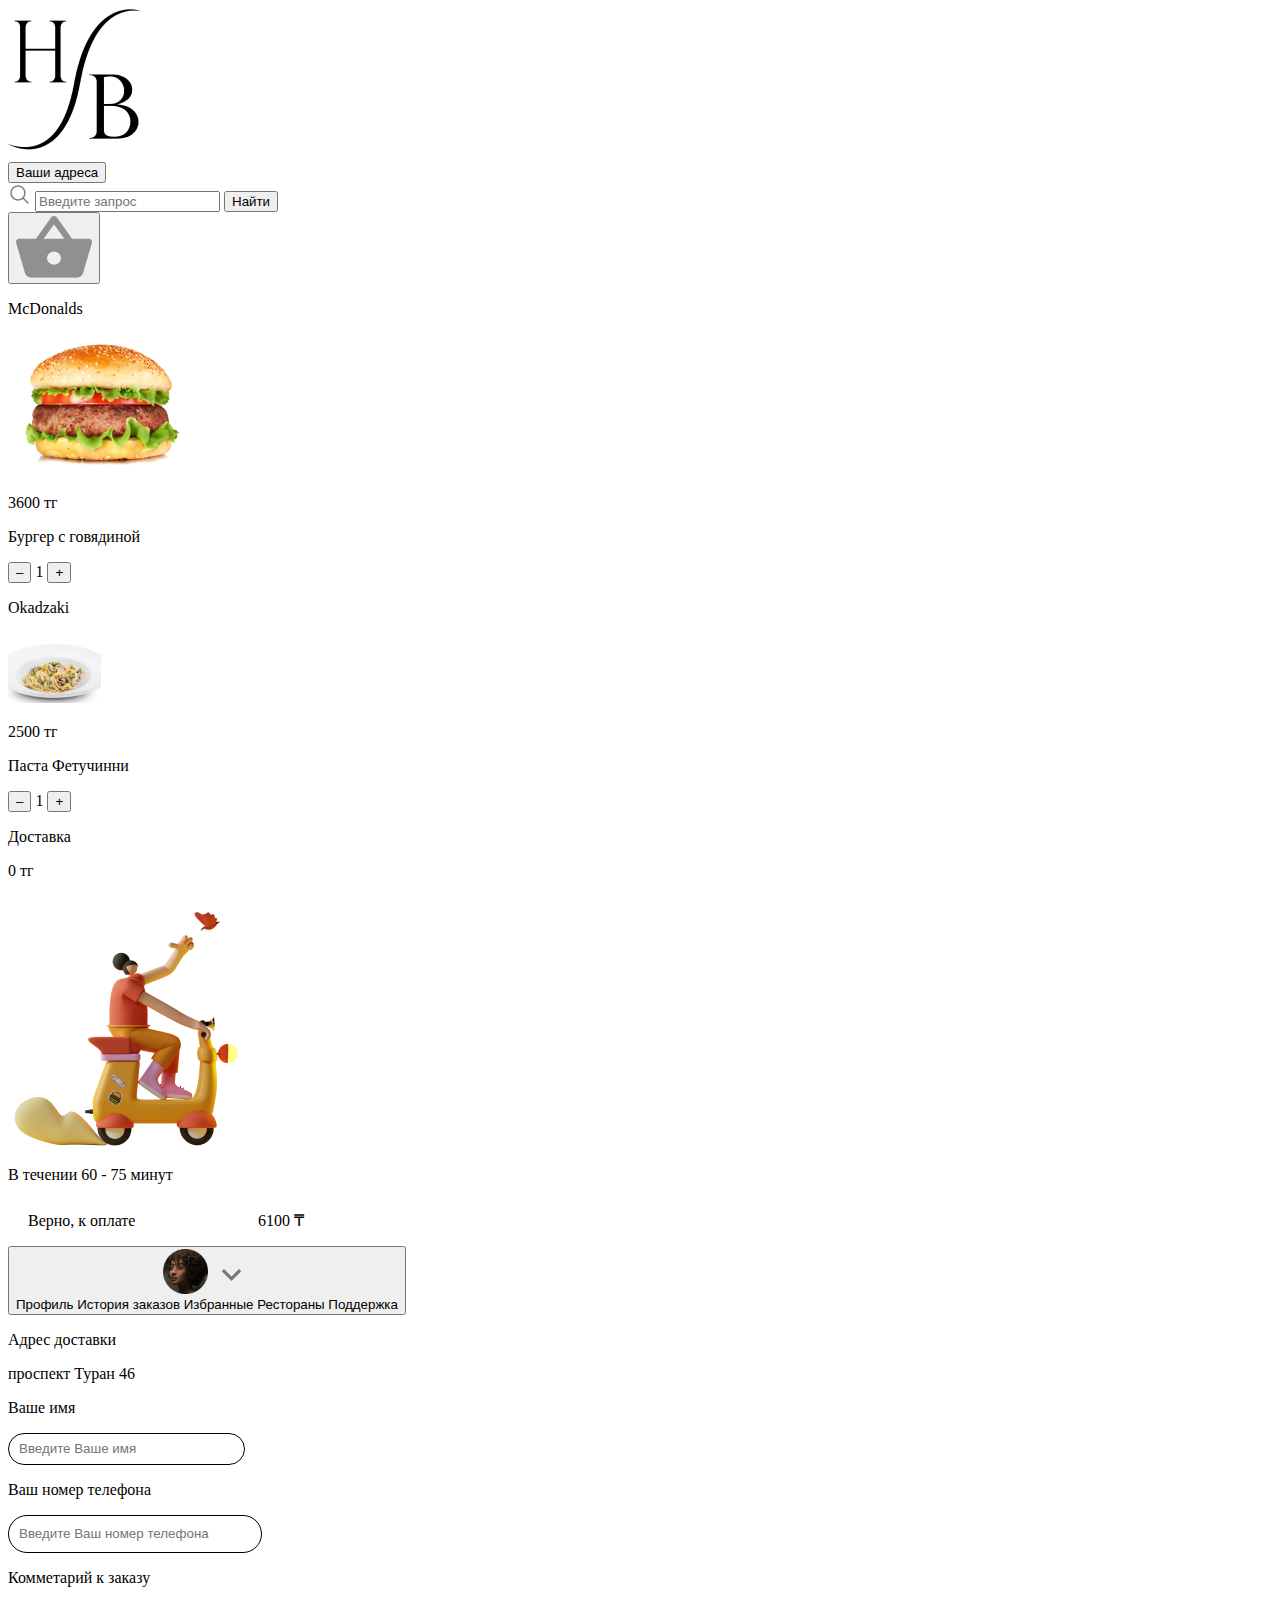
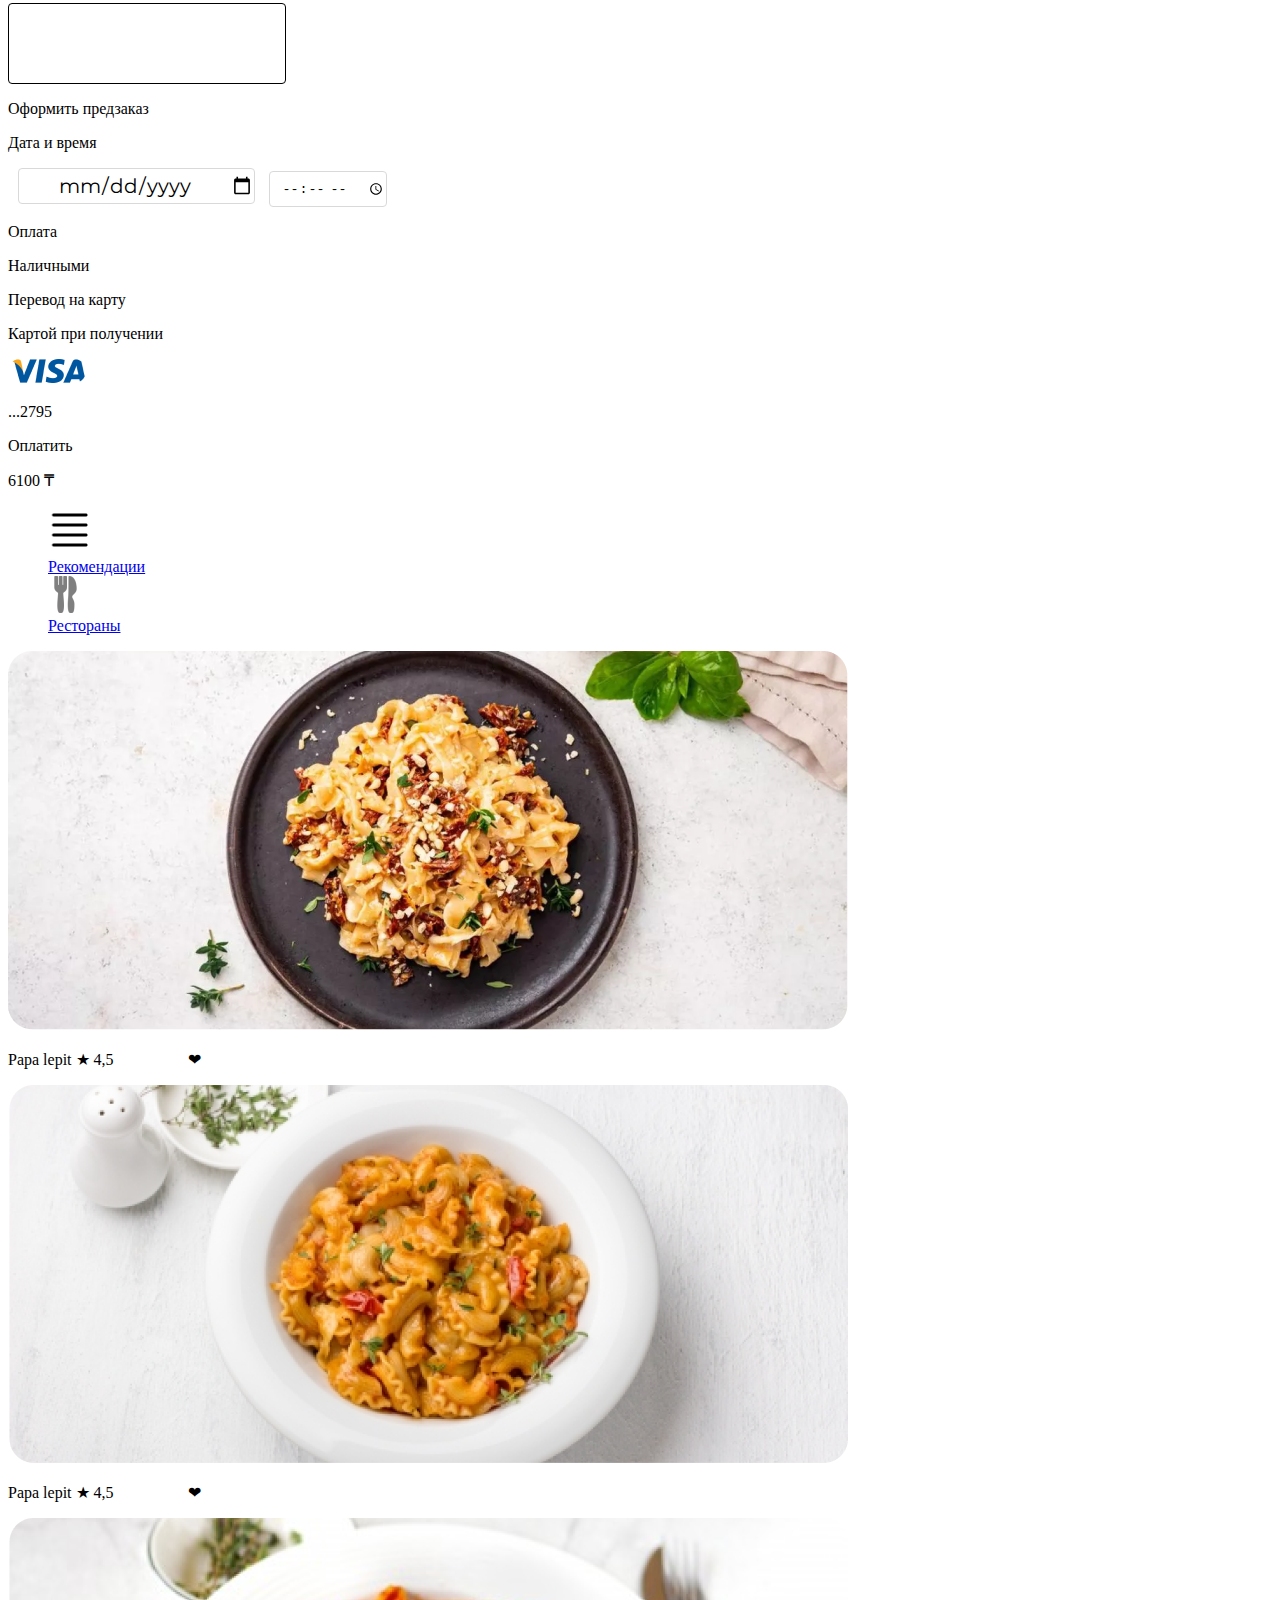
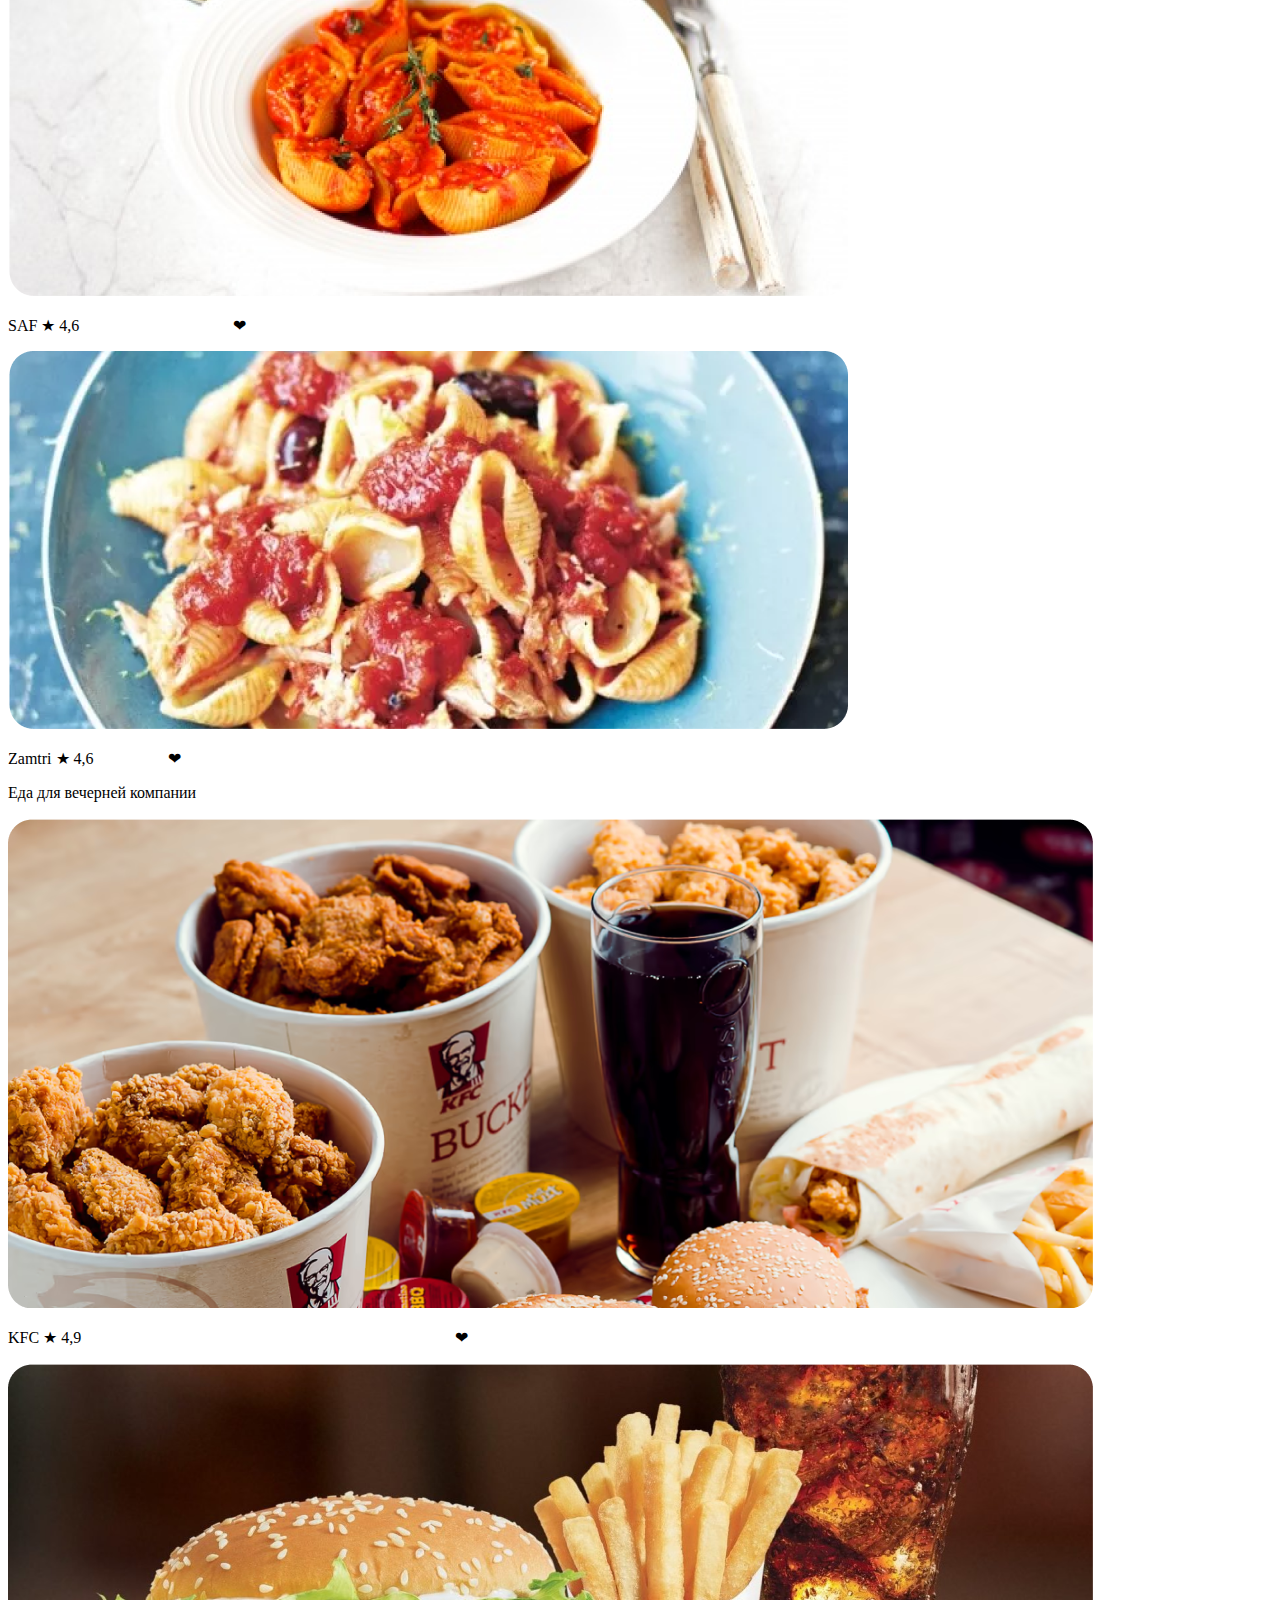
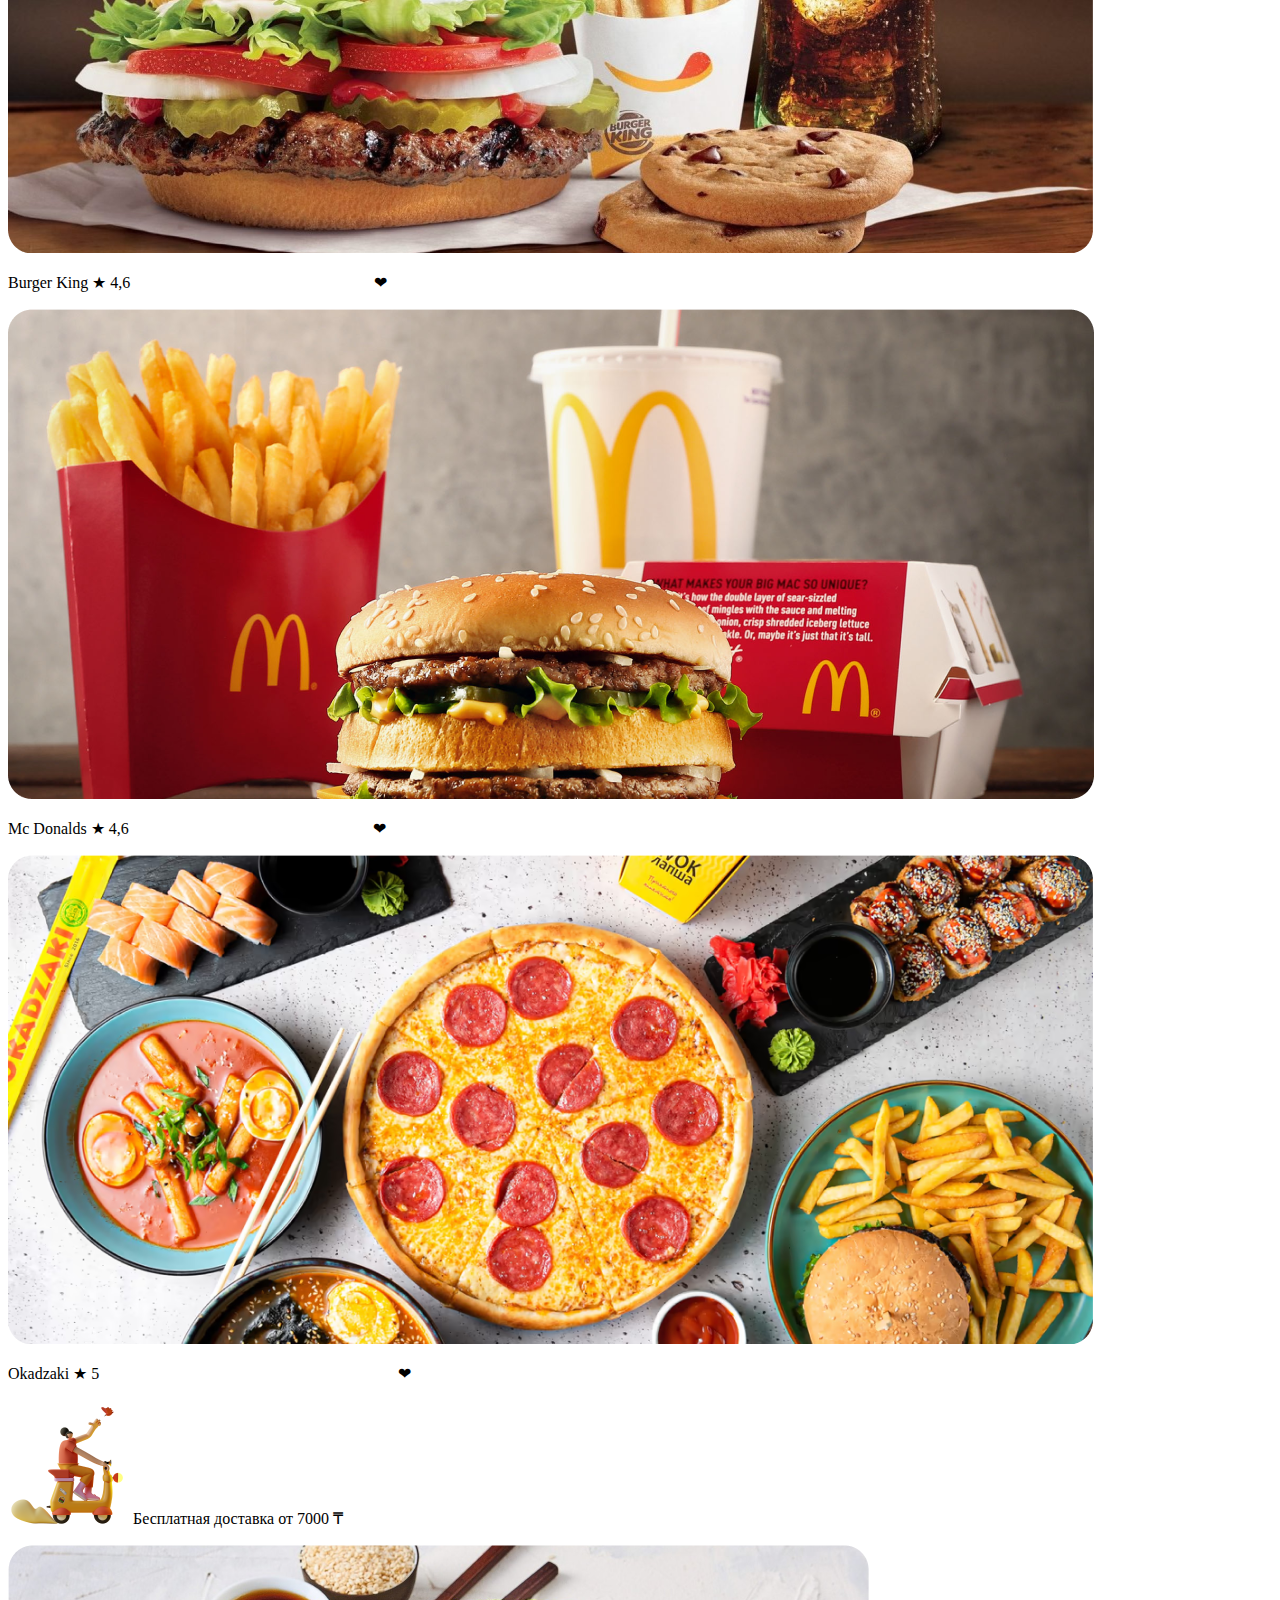
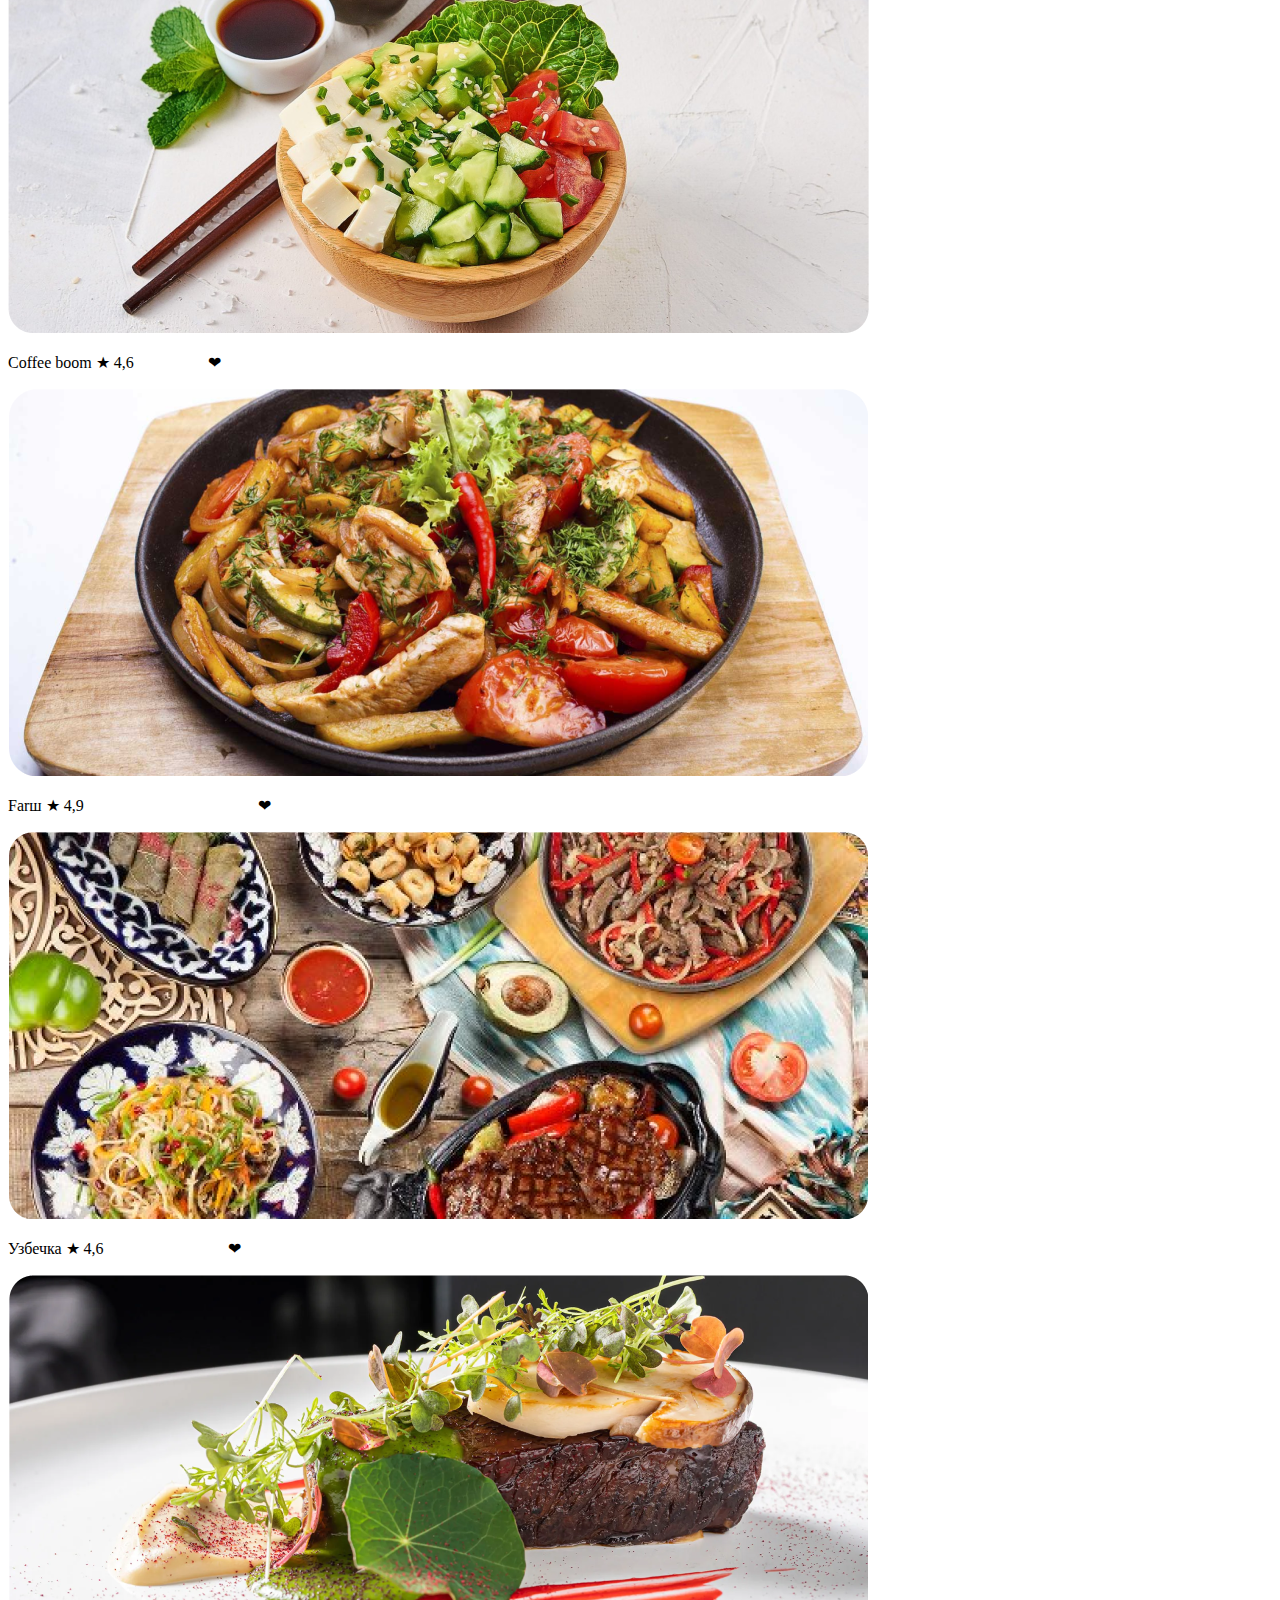
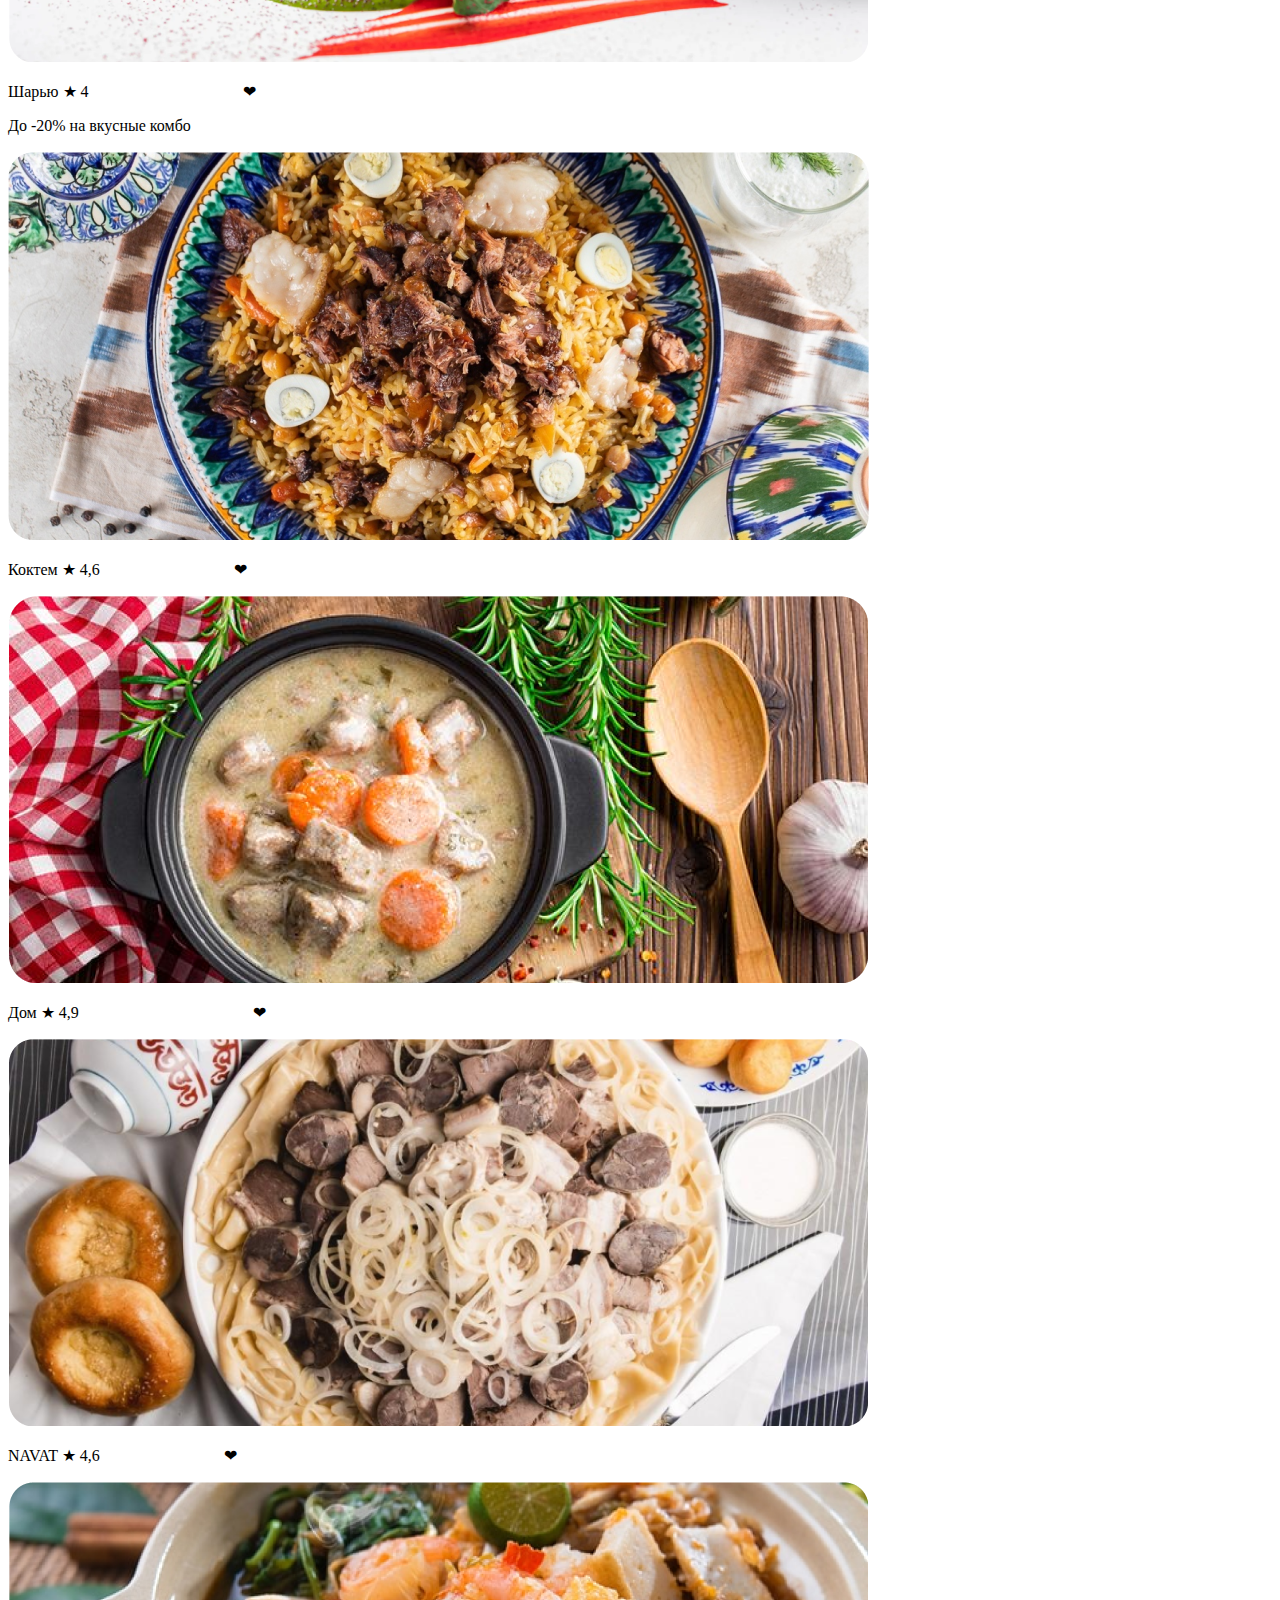
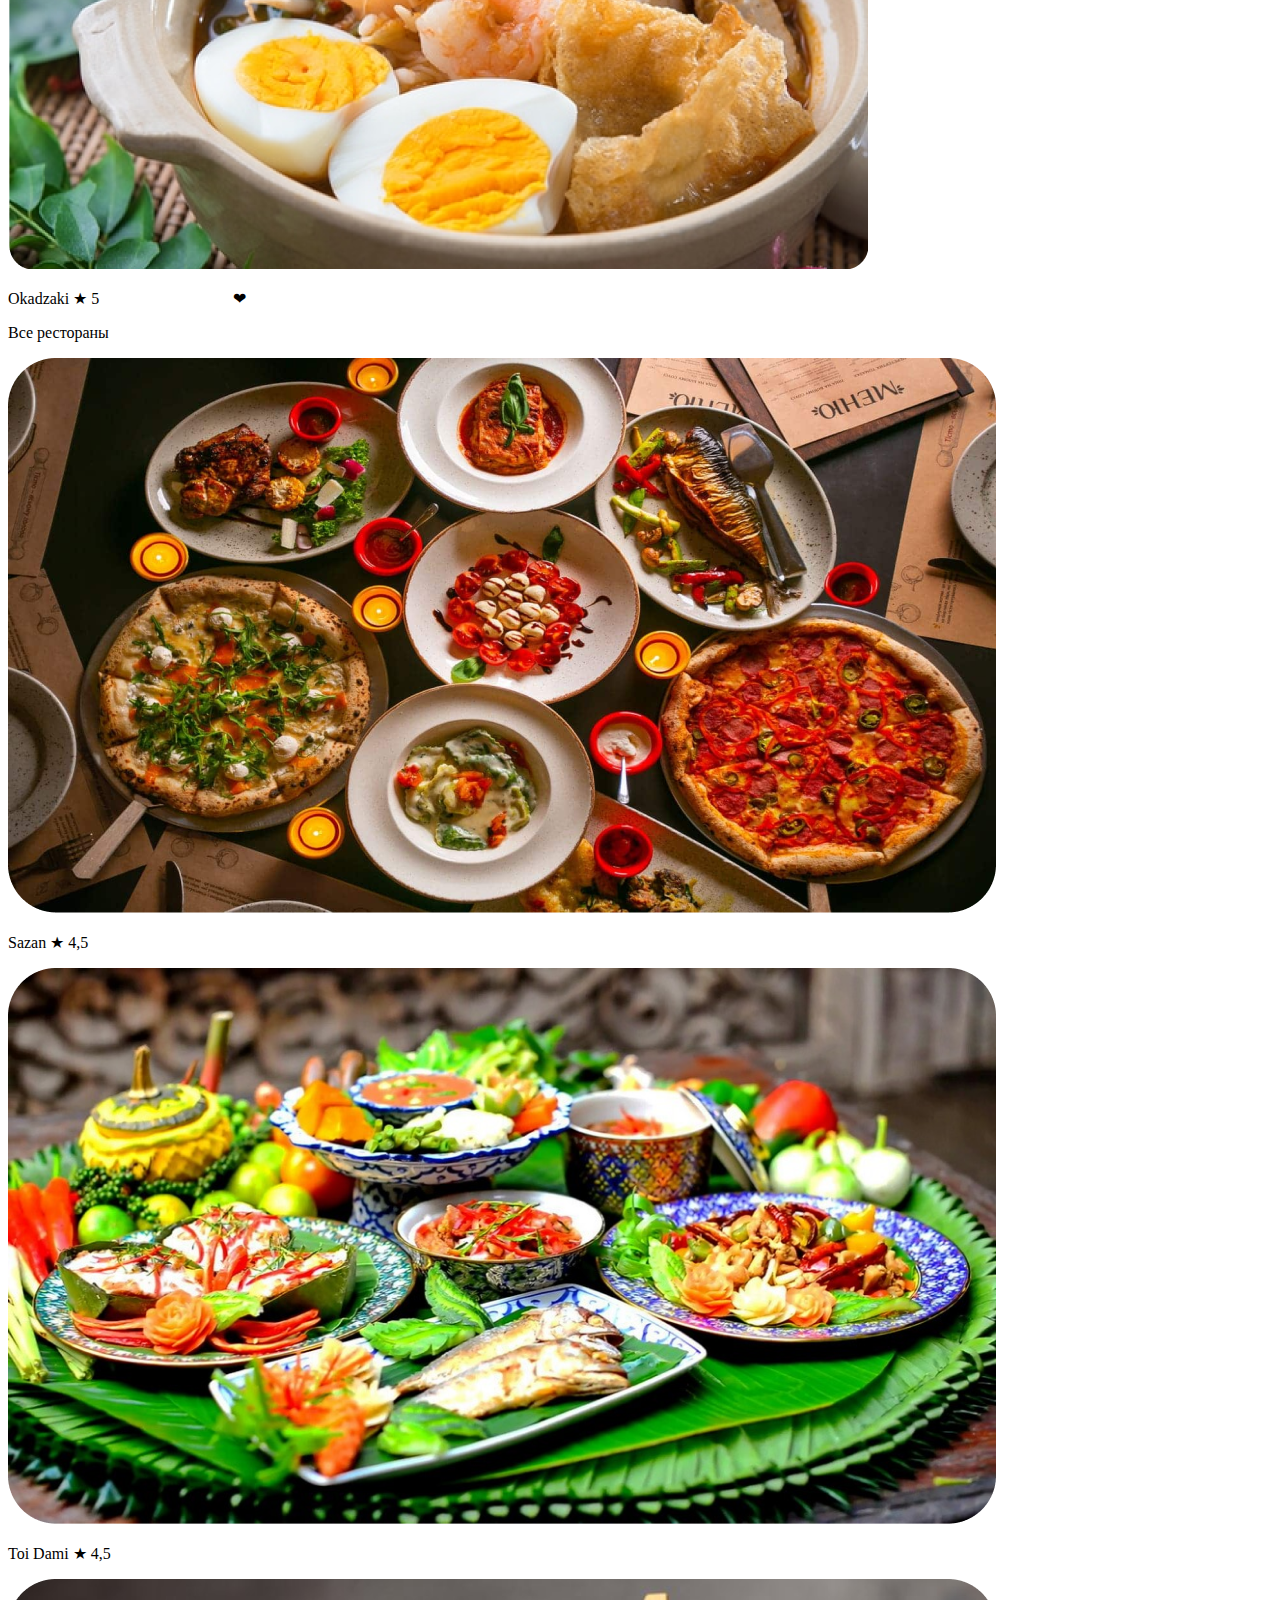
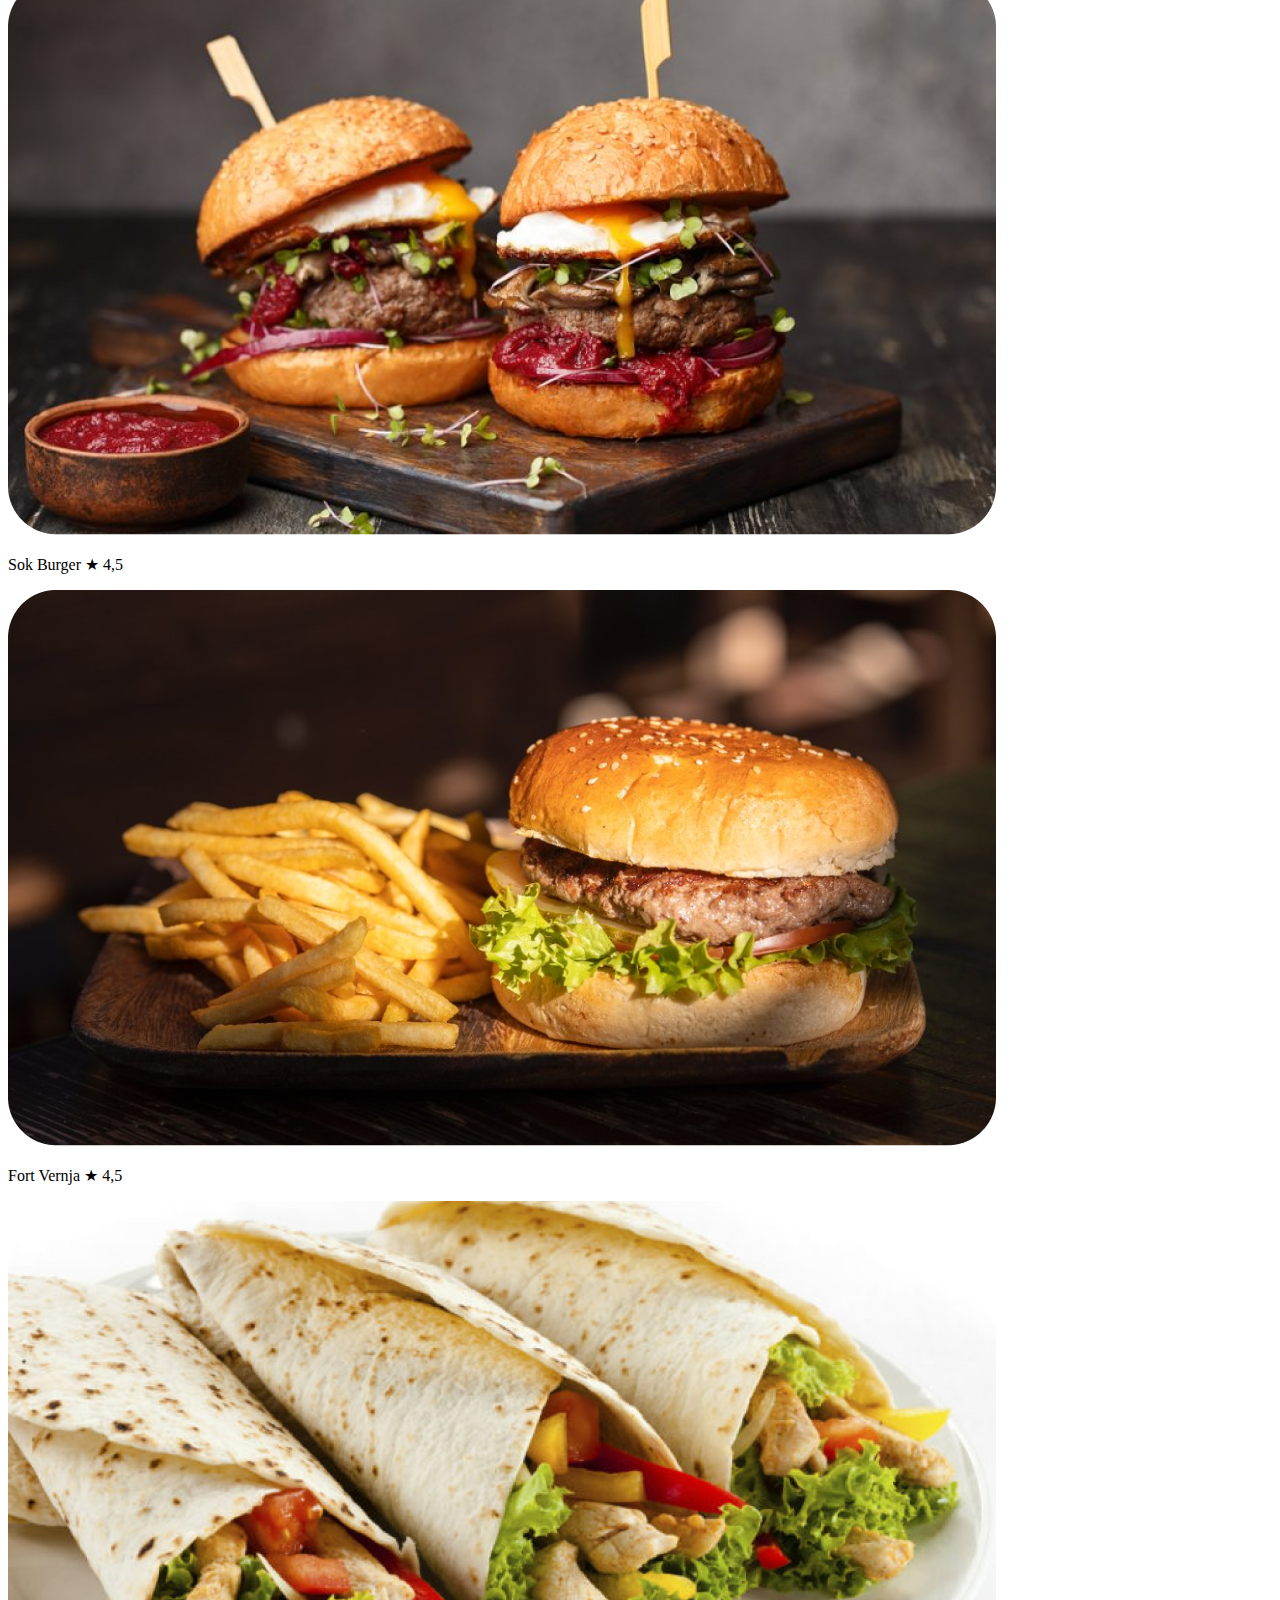
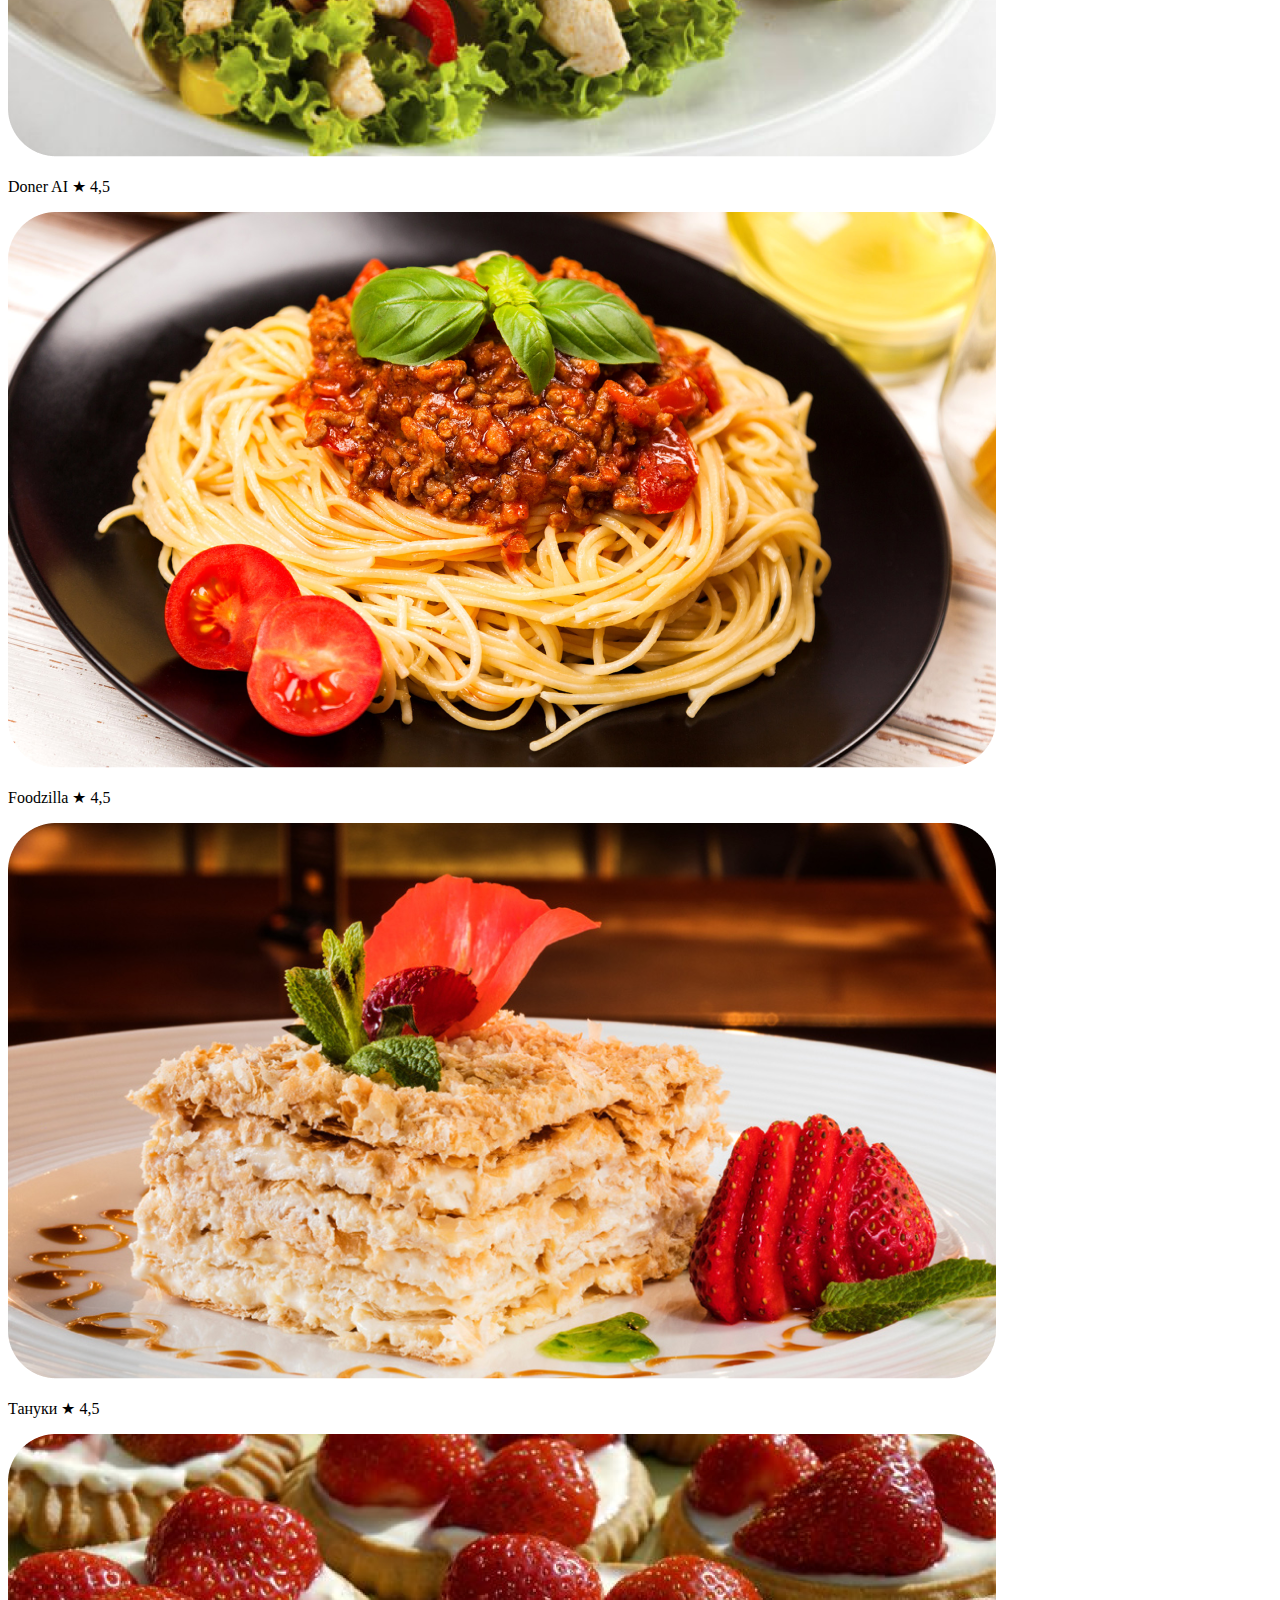
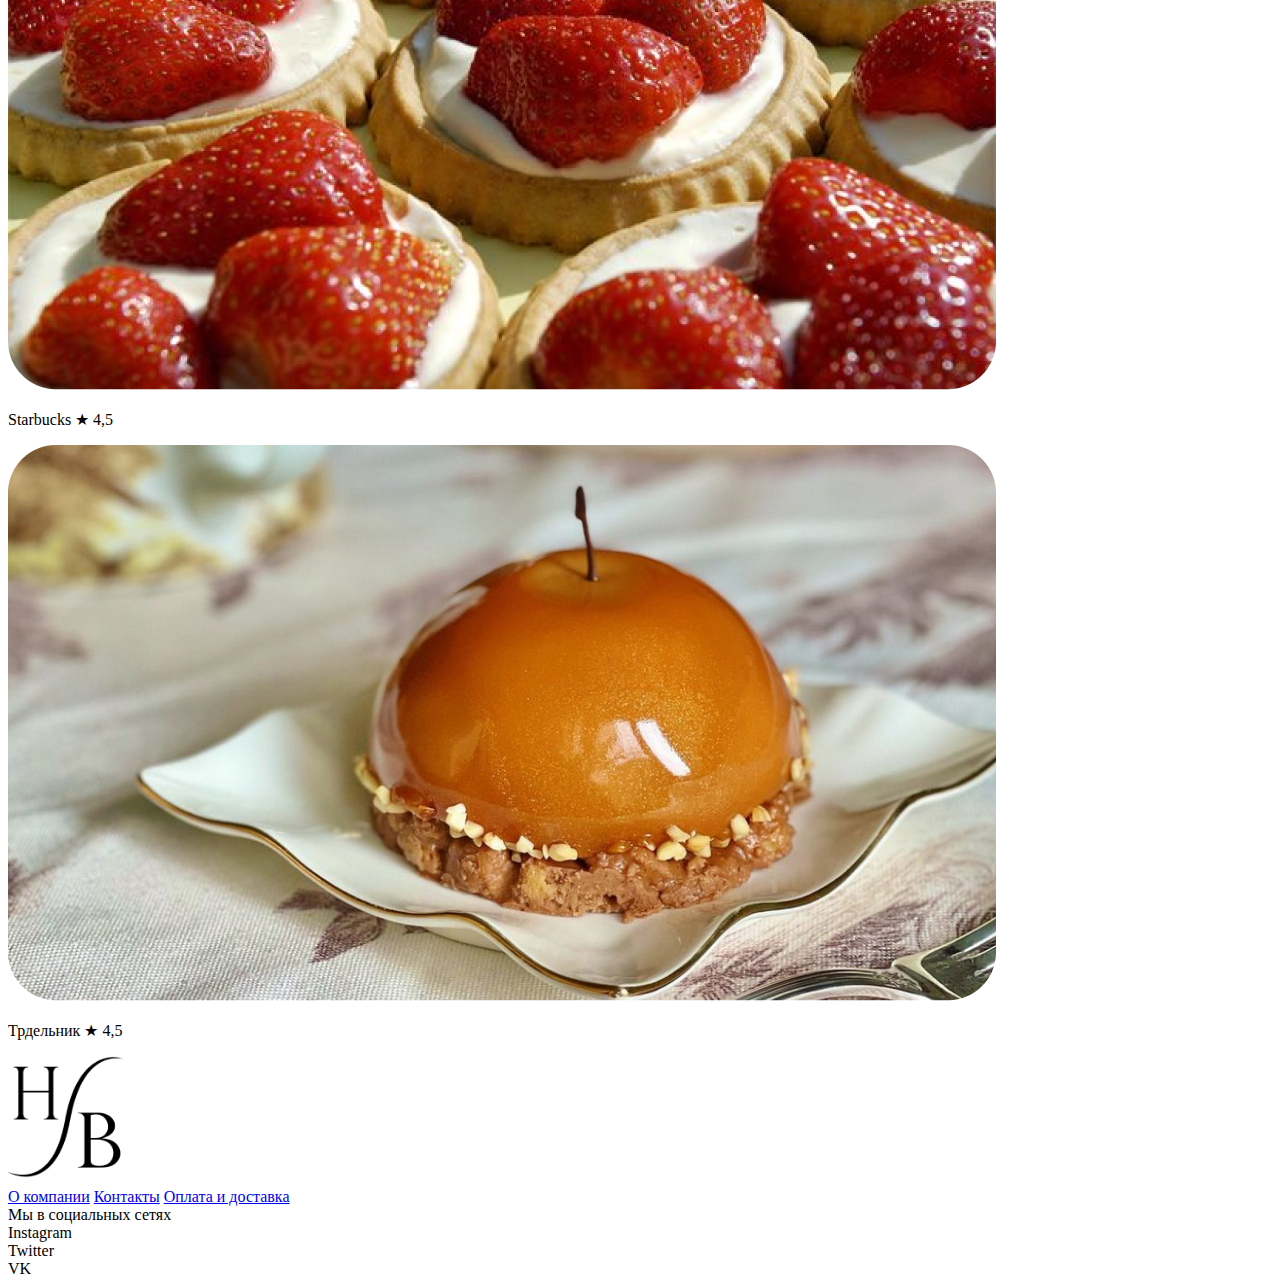
==== commit bc5b7abd: "Update index.html" ====
--- a/index.html
+++ b/index.html
@@ -3,8 +3,8 @@
 
 <head>
     <meta charset="UTF-8">
-    <link rel="stylesheet" href="css/style.css"/>
-    <link rel="stylesheet" href="css/normalize.css"/>
+    <link rel="stylesheet" href="style.css"/>
+    <link rel="stylesheet" href="normalize.css"/>
     <link rel="stylesheet" href="https://fonts.googleapis.com/css2?family=Montserrat:wght@400;700&display=swap">
     <meta name="viewport" content="width=device-width, initial-scale=1.0">
     <title>Document</title>
@@ -211,48 +211,52 @@
         <section class="foodpresent">
             <div class="glav_contain">
                 <div class="foodpresent1"> 
-                    <div class="food-item">
-                        <img src="img/image 1-1.png">
-                        <div class="item-info">
-                            <p>
-                                <span class="nazvanres"> KFC</span>
-                                <span class="gold-star">&#9733;</span> 
-                                <span class="ocenka" style="padding-right:370px">4,9</span>
-                                <span class="heart-icon">&#10084;</span>
-                            </p>
-                        </div>
-                    </div>
-                    <div class="food-item">
-                        <img src="img/image 1-2.png">
-                        <div class="item-info">
-                            <p>
-                                <span class="nazvanres"> Burger King</span>
-                                <span class="gold-star">&#9733;</span>
-                                <span class="ocenka" style="padding-right:240px">4,6</span>
-                                <span class="heart-icon">&#10084;</span>
-                            </p>
-                        </div>
-                    </div>
-                    <div class="food-item">
-                        <img src="img/2233.png">
-                        <div class="item-info">
-                            <p>
-                                <span class="nazvanres"> Mc Donalds</span>
-                                <span class="gold-star">&#9733;</span> 
-                                <span class="ocenka" style="padding-right:240px">4,6</span>
-                                <span class="heart-icon">&#10084;</span>
-                            </p>
-                        </div>
-                    </div>
-                    <div class="food-item">
-                        <img src="img/image 1-3.png" >
-                        <div class="item-info">
-                            <p>
-                                <span class="nazvanres"> Okadzaki</span>
-                                <span class="gold-star">&#9733;</span>
-                                <span class="ocenka" style="padding-right:295px">5</span>
-                                <span class="heart-icon">&#10084;</span>
-                            </p>
+                    <div class="food-row">
+                        <div class="food-item">
+                            <img src="img/image 1-1.png">
+                            <div class="item-info">
+                                <p>
+                                    <span class="nazvanres"> KFC</span>
+                                    <span class="gold-star">&#9733;</span> 
+                                    <span class="ocenka" style="padding-right:370px">4,9</span>
+                                    <span class="heart-icon">&#10084;</span>
+                                </p>
+                            </div>
+                        </div>
+                        <div class="food-item">
+                            <img src="img/image 1-2.png">
+                            <div class="item-info">
+                                <p>
+                                    <span class="nazvanres"> Burger King</span>
+                                    <span class="gold-star">&#9733;</span>
+                                    <span class="ocenka" style="padding-right:240px">4,6</span>
+                                    <span class="heart-icon">&#10084;</span>
+                                </p>
+                            </div>
+                        </div>
+                    </div>
+                        <div class="food-row">
+                        <div class="food-item">
+                            <img src="img/2233.png">
+                            <div class="item-info">
+                                <p>
+                                    <span class="nazvanres"> Mc Donalds</span>
+                                    <span class="gold-star">&#9733;</span> 
+                                    <span class="ocenka" style="padding-right:240px">4,6</span>
+                                    <span class="heart-icon">&#10084;</span>
+                                </p>
+                            </div>
+                        </div>
+                        <div class="food-item">
+                            <img src="img/image 1-3.png" >
+                            <div class="item-info">
+                                <p>
+                                    <span class="nazvanres"> Okadzaki</span>
+                                    <span class="gold-star">&#9733;</span>
+                                    <span class="ocenka" style="padding-right:295px">5</span>
+                                    <span class="heart-icon">&#10084;</span>
+                                </p>
+                            </div>
                         </div>
                     </div>
                 </div>
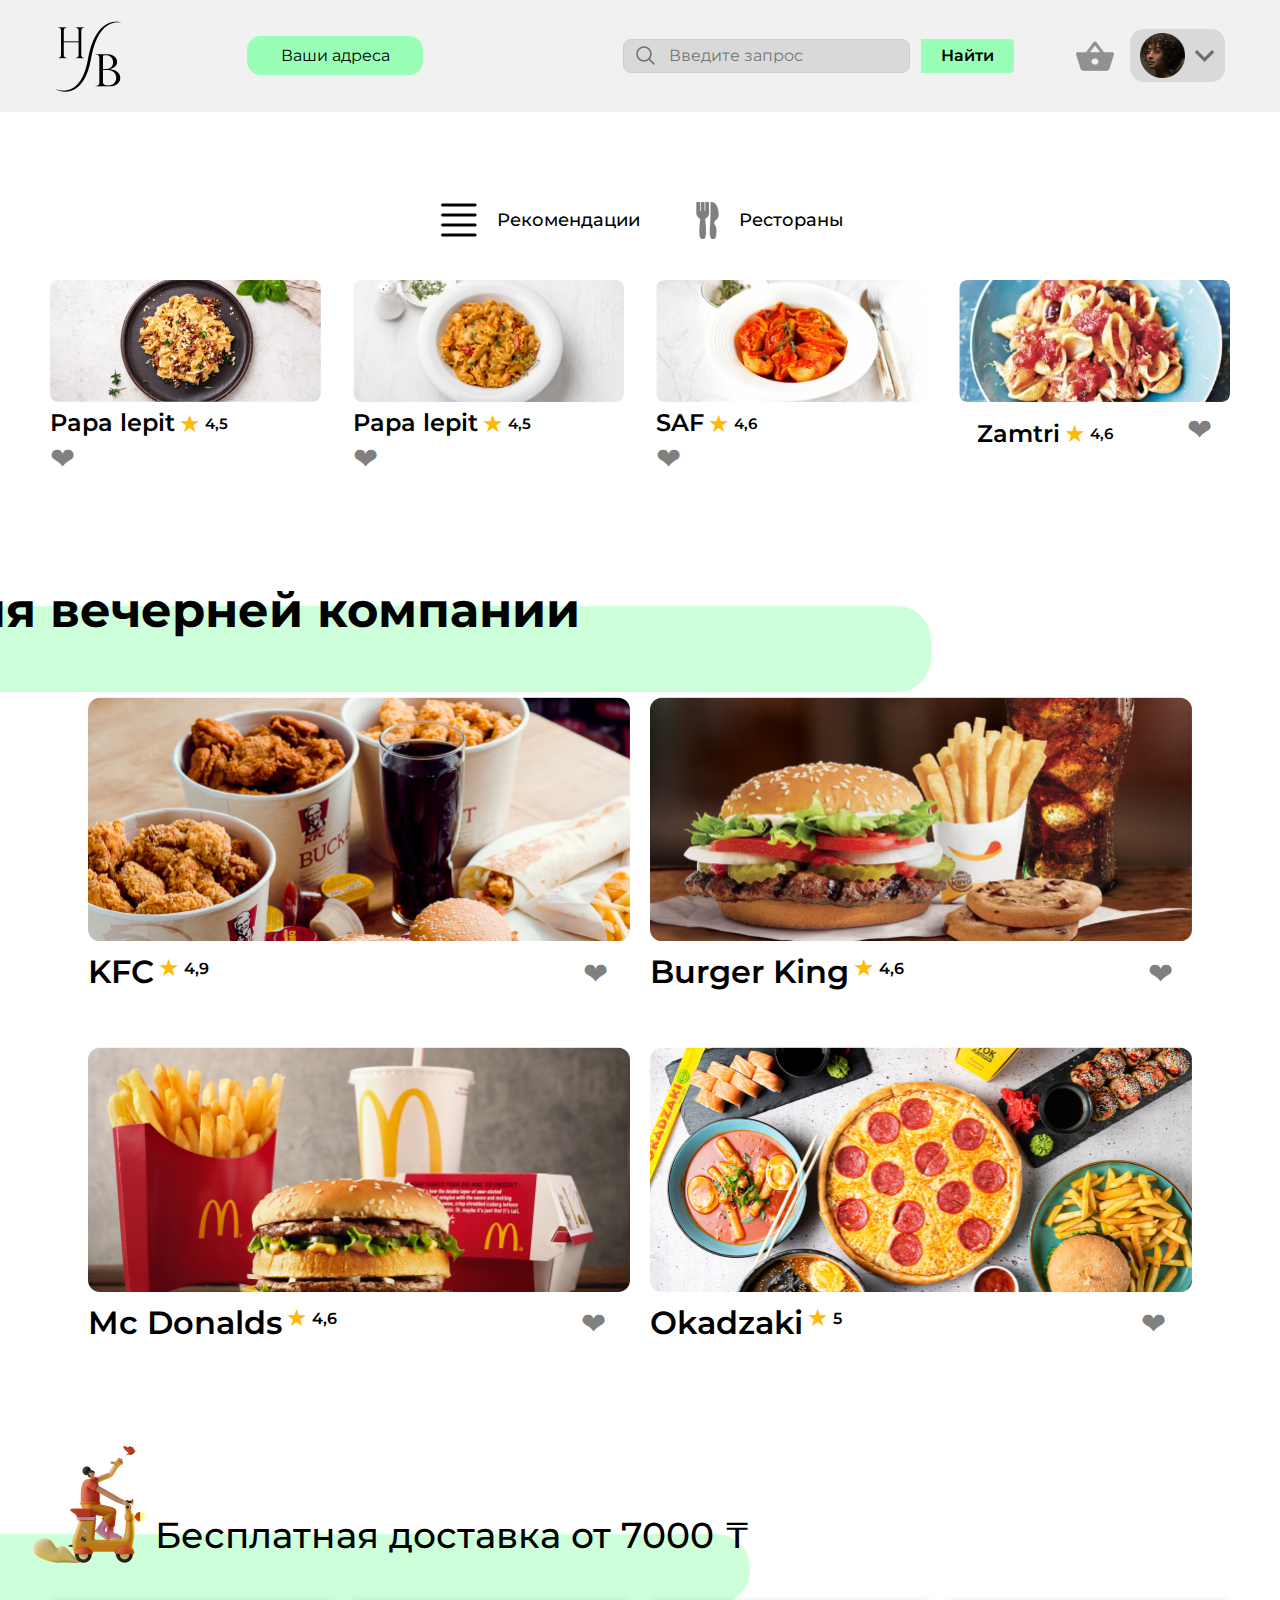
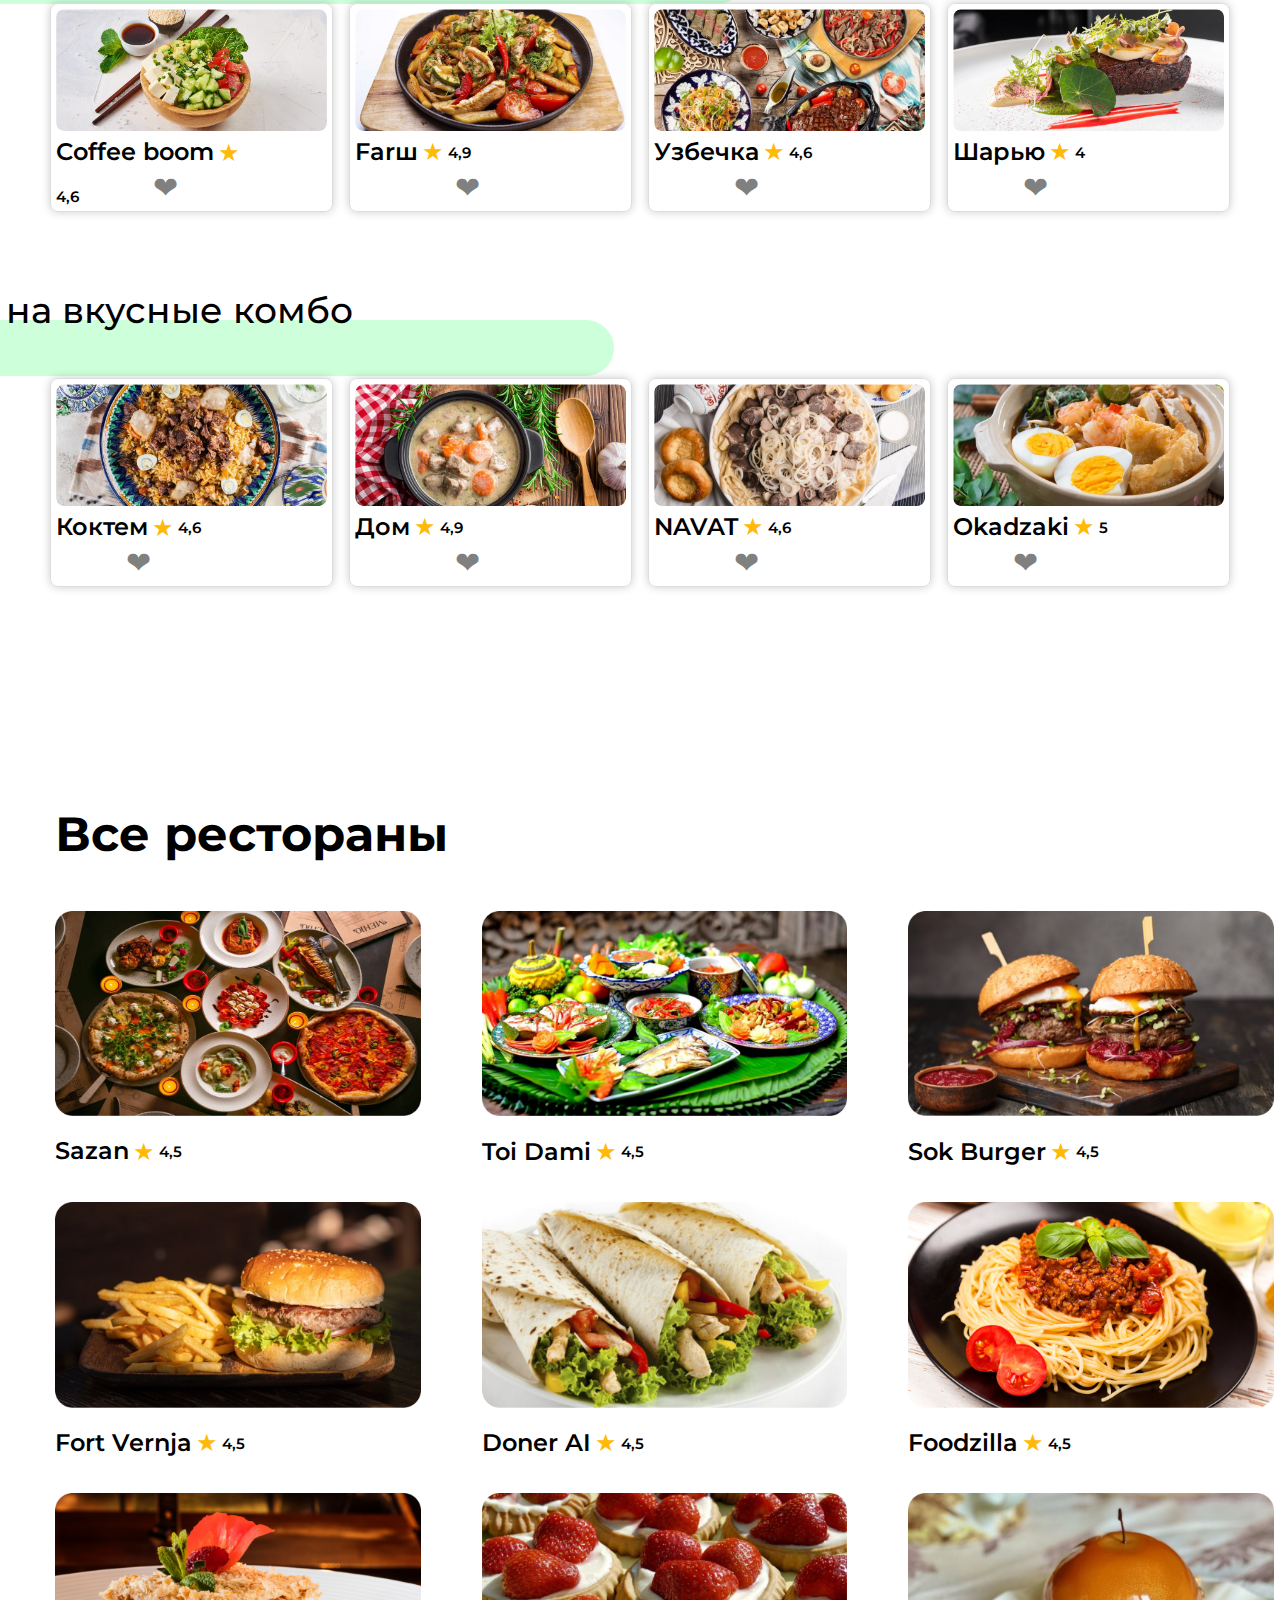
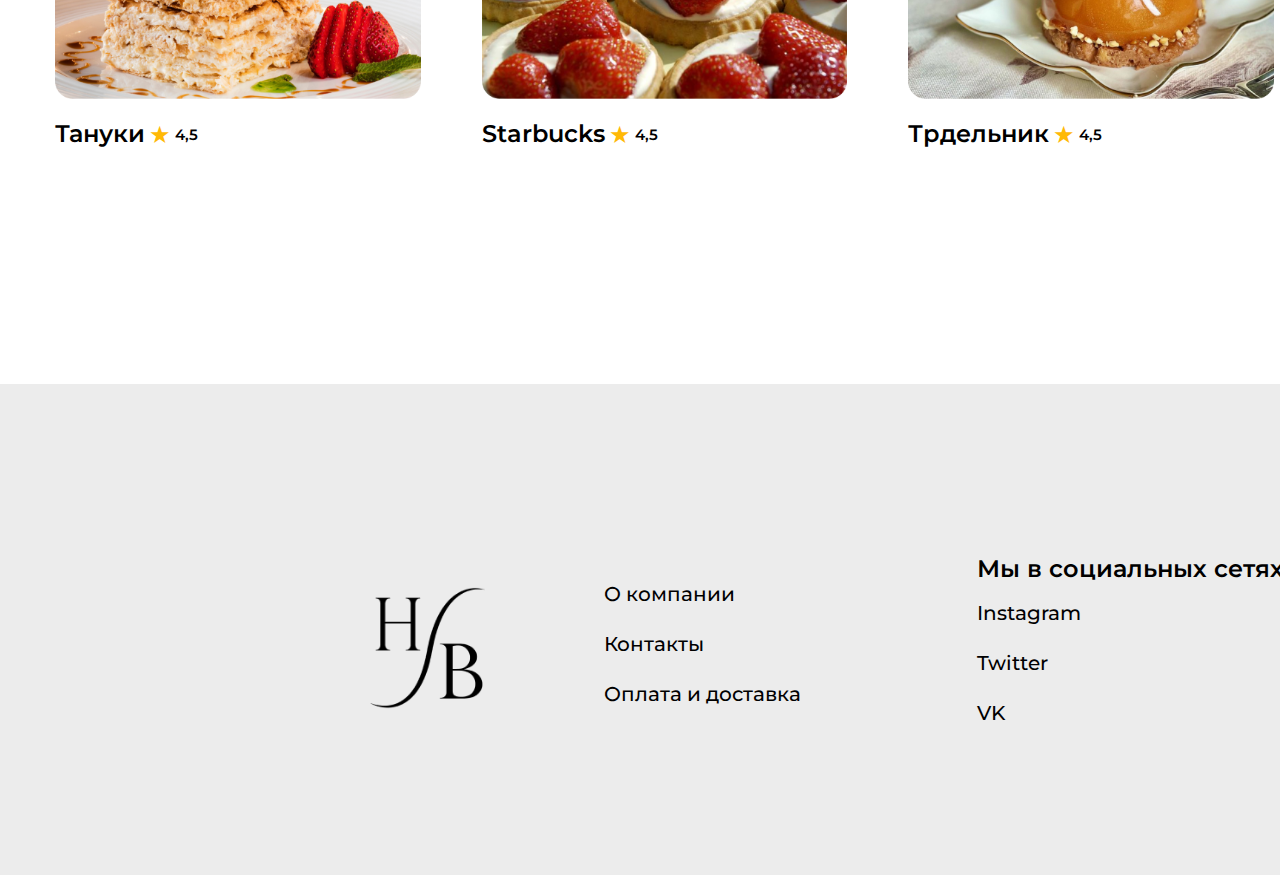
==== commit 9c0414f7: "Update index.html" ====
--- a/index.html
+++ b/index.html
@@ -3,8 +3,8 @@
 
 <head>
     <meta charset="UTF-8">
-    <link rel="stylesheet" href="style.css"/>
-    <link rel="stylesheet" href="normalize.css"/>
+    <link rel="stylesheet" href="css/style.css"/>
+    <link rel="stylesheet" href="css/normalize.css"/>
     <link rel="stylesheet" href="https://fonts.googleapis.com/css2?family=Montserrat:wght@400;700&display=swap">
     <meta name="viewport" content="width=device-width, initial-scale=1.0">
     <title>Document</title>
@@ -501,7 +501,7 @@
                 </div>
             </div>
         </section>
-        <script src="profil.js"></script>
-        <script src="corz.js"></script>
+        <script src="js/profil.js"></script>
+        <script src="js/corz.js"></script>
 </body>
 </html>
--- a/css/style.css
+++ b/css/style.css
@@ -0,0 +1,1392 @@
+
+body {
+    margin: 0;
+    padding: 0;
+    font-family: Montserrat, sans-serif;
+}
+.site_header {
+    width: 100%; /* Занимает 100% ширины экрана */
+    background: rgba(198, 198, 198, 0.25); 
+    height: 112px; /* Высота заголовка */
+    display: flex; /* Выравниваем содержимое */
+    align-items: center; /* Выравнивание по центру по вертикали */
+    position: fixed; /* Фиксированное положение при прокрутке */
+    top: 0; /* Прикреплено к верху */
+    z-index: 21; /* Позиция над другими элементами */
+}
+
+
+.glav_contein {
+    width: 100%; /* Занимает 100% ширины главного контейнера */
+    max-width: 1219px; /* Максимальная ширина контейнера */
+    margin: 0 auto; /* Центр по горизонтали */
+    padding-left: 55px; /* Внутренний отступ слева */
+    padding-right: 55px; /* Внутренний отступ справа */
+    display: flex; /* Выравниваем содержимое */
+    align-items: center; /* Выравнивание по центру по вертикали */
+}
+
+
+.button1 button[type="submit1"] {
+    width: 176px; /* Ширина кнопки */
+    height: 39px; /* Высота кнопки */
+    border-radius: 14px; /* Закругление углов */
+    background: #99FFB6; /* Цвет фона */
+    border: none; /* Убираем границу */
+    margin-left: 10px; /* Внешний отступ слева */
+    margin-right: 200px; /* Внешний отступ справа */
+    font-family: Montserrat; /* Шрифт кнопки */
+}
+
+.logo {
+    flex-shrink: 0; /* Запрет уменьшения размера*/
+    padding-right: 20px; /* Внутренний отступ справа */
+    padding-left: 0px; /* Внутренний отступ слева */
+    padding-top: 10px; /* Внутренний отступ сверху */
+    margin-right: 10px; /* Внешний отступ справа */
+}
+
+
+.logo img {
+    width: 72px;
+    height: 75px; 
+}
+
+
+.search-box {
+    display: flex; /* Выравниваем содержимое */
+    align-items: center; /* Выравнивание по центру по вертикали */
+    width: 265px; 
+    height: 12px; 
+    padding: 10px; /* Внутренний отступ */
+    border-radius: 8px; /* Закругление углов  */
+    border: 1px solid #ccc; /* Граница  */
+    background: #D9D9D9; /* Цвет фона  */
+    margin-top: 0px; /* Внешний отступ сверху */
+}
+
+
+.search-box input[type="text"] {
+    flex: 1; 
+    width: 100% - 30px; /* Устанавливает ширину с учетом внутренних отступов */
+    height: 100%; 
+    border: none; /* Убирает границу  */
+    outline: none; /* Убирает стандартное выделение */
+    background: #D9D9D9; 
+    font-family: Montserrat; 
+}
+
+
+.search-box img {
+    padding-right: 10px; /* Внутренний отступ справа от изображения */
+}
+
+.search-box button[type="submit"] {
+    background-color: #99FFB6; 
+    color: black; 
+    border: none; /* Убирает границу */
+    outline: none; /* Убирает стандартное выделение */
+    padding: 8px 20px; /* Внутренние отступы  */
+    border-radius: 0 4px 4px 0; /* Закругление углов  */
+    cursor: pointer; /* Изменение формы указателя при наведении */
+    margin-left: 30px; /* Внешний отступ слева */
+    font-family: Montserrat; 
+    font-weight: 600; /* Насыщенность шрифта */
+}
+
+.cart-button {
+    display: inline-block; /* Отображается как блочный элемент*/
+    margin-left: auto; /* Выравнивание по правому краю */
+    z-index: 1;
+    position: relative;
+    border: none;
+    cursor: pointer;
+    background-color: transparent;
+}
+
+
+.cart-button img {
+    width: 38px; 
+    height: 30.74px; 
+    vertical-align: middle; /* Выравнивание по центру по вертикали */
+}
+.cart-container {
+    position: relative; /* Добавлено свойство position: relative; */
+}
+
+
+.polz {
+    z-index: 2;
+    padding: 10px 10px; 
+    border: none; 
+    border-radius: 14px; 
+    cursor: pointer; 
+    display: flex; 
+    align-items: center; 
+    margin-left: 10px;
+    background-color: #D9D9D9; /* серый цвет по умолчанию */
+    height: 53px; /* изначальная высота кнопки */
+    width: 95px;
+}
+
+.polz.expanded {
+    background-color: #ffffff; /* белый цвет после нажатия */
+    border: #ffffff;
+    border-bottom: solid 200px white;
+    border-top: solid 20px white;
+    border-right: solid 230px white;
+    top: 90px;
+    left: 120px;
+    position: relative;
+    transition: all 0.3s ease; /* Используем all для анимации всех свойств, ease для плавности */
+    margin-left: -110px;
+    z-index: 4;
+    box-shadow: 10px 5px 5px rgba(0, 0, 0, 0.2);
+    opacity: 0; /* Начальная прозрачность */
+}
+
+.polz.expanded.active {
+    opacity: 1; /* Прозрачность при активации */
+}
+
+
+.polz.expanded::before {
+    content: ""; /* Создаем пустой элемент для круга */
+    width: 100px; /* Увеличиваем диаметр круга */
+    height: 100px;
+    background-color: #00ff00; /* Зеленый цвет */
+    border-radius: 100%; /* Делаем круг */
+    position: absolute;
+    top: 5px; /* Располагаем круг в верхнем углу блока */
+    left: 50px;
+    box-shadow: 0 0 20px rgba(0, 255, 0, 0.5); /* Тень для размытия краев */
+    filter: blur(60px); /* Добавляем размытие к краям круга */
+    z-index: -1;  
+}
+
+
+
+.polz-overlay {
+    margin-top: -15px;
+    display: none;
+    flex-direction: column;
+    padding: 10px;
+    border-radius: 5px;
+    position: absolute;
+    top: 60px;
+    left: 20px;
+    text-align: left;
+    white-space: nowrap;
+}
+
+.polz-overlay span {
+    margin-bottom: 20px; /* You can adjust this value based on your preference */
+    color: #000;
+    font-family: Montserrat;
+    font-size: 15px;
+    font-style: normal;
+    font-weight: 400;
+    line-height: normal;
+    text-decoration: none;
+    position: relative;
+    transition: color 0.3s; /* Добавлен переход для изменения цвета текста */
+}
+
+.polz-overlay span::after {
+    content: '';
+    position: absolute;
+    width: 0;
+    height: 1px; /* Толщина подчеркивания */
+    background-color: #000; /* Цвет подчеркивания */
+    bottom: -5px; /* Расположение подчеркивания внизу текста */
+    left: 0;
+    transition: width 0.3s; /* Добавлен переход для анимации рисовки */
+}
+
+.polz-overlay span:hover {
+    color: #000; /* Цвет текста при наведении */
+}
+
+.polz-overlay span:hover::after {
+    width: 50%; /* Подчеркивание при наведении (100% - полная ширина) */
+}
+
+
+
+.polz.expanded .polz-overlay {
+    display: flex;
+}
+
+.rectangle {
+    position: absolute;
+    width: 383px;
+    height: 546px;
+    background-color: white;
+    border-radius: 54px;
+    top: 0px; /* Изменено значение на top: 100%; */
+    right: 40px; /* Значение остается left: 0; */
+    display: none;
+    transition: all 0.3s ease;
+    padding: 10px;
+    box-sizing: border-box;
+    transform-origin: top center;
+    transform: scaleY(0);
+    z-index: 2;
+    box-shadow: 0px 4px 4px 0px rgba(0, 0, 0, 0.25);
+    opacity: 0;
+}
+.rectangle.show {
+    display: block;
+    opacity: 1;
+}
+.burger-image {
+    width: 93px;
+    height: 70px;
+    margin-bottom: 10px;
+    margin-left: 10px;
+}
+
+
+.burger-name {
+    color: #000;
+    font-family: Montserrat;
+    font-size: 24px;
+    font-style: normal;
+    font-weight: 500;
+    line-height: normal;
+    margin-bottom: 5px;
+    margin-left: 10px;
+}
+
+.burger-price {
+    color: #000;
+    font-family: Montserrat;
+    font-size: 15px;
+    font-style: normal;
+    font-weight: 400;
+    line-height: normal;
+    margin-left: 120px;
+    margin-top: -60px;
+}
+
+.burger-description {
+    color: #000;
+    font-family: Montserrat;
+    font-size: 15px;
+    font-style: normal;
+    font-weight: 400;
+    line-height: normal;
+    margin-left: 10px;
+    margin-top: 40px;
+}
+
+.quantity-controls{
+    margin-top:-100px;
+    margin-left: 250px;
+}
+.quantity-controls button {
+    background-color: #99FFB6; /* Зеленый цвет фона */
+    color: white; /* Белый цвет текста */
+    border: none;
+    border-radius: 9.818px;
+    font-size: 18px;
+    gap: 8.182px;
+    width: 30px;
+    height: 30px;
+    cursor: pointer;
+    margin: 0 5px;
+    transition: transform 0.2s ease; /* Добавлен эффект перехода при изменении размера */
+}
+
+/* Увеличение размера кнопок при наведении */
+.quantity-controls button:hover {
+    transform: scale(1.1); /* Увеличение размера на 10% */
+}
+
+.burger-details#burger2{
+    margin-top: 70px;
+}
+
+.doscen p{
+    display: inline;
+    color: #000;
+    text-align: center;
+    font-family: Montserrat;
+    font-size: 16px;
+    font-style: normal;
+    font-weight: 400;
+    line-height: 150%; /* 24px */
+}
+
+.doscen{
+    margin-top: 138px;
+    margin-left: 26.91px;
+}
+
+.rectangdost{
+    margin-top: 10px;
+    width: 300px;
+    height: 39px;
+    border-radius: 54px;
+    background: #D9D9D9;
+    margin-left: 26.91px;
+}
+
+.rectdosimg{
+    width: 46px;
+    height: 46px;
+    flex-shrink: 0;
+    margin-top: -10px;
+    margin-left: 21px;
+}
+
+.recdostxt{
+    color: #000;
+    text-align: center;
+    font-family: Montserrat;
+    font-size: 16px;
+    font-style: normal;
+    font-weight: 300;
+    line-height: 150%; /* 24px */
+    margin-top: -32px;
+    margin-left: 40px;
+}
+
+.oplatatxtrec{
+    margin-top: 138px;
+    margin-left: 222.91px;
+}
+
+.rectoplxt1{
+    color: #000;
+    font-family: Montserrat;
+    font-size: 16px;
+    font-style: normal;
+    font-weight: 800;
+    line-height: normal;
+}
+
+.rectoplxt2{
+    color: #000;
+    font-family: Montserrat;
+    font-size: 16px;
+    font-style: normal;
+    font-weight: 800;
+    line-height: normal;
+}
+
+.rectangoplata{
+    margin-top: 10px;
+    margin-left: 13px;
+    width: 331px;
+    height: 45px;
+    border-radius: 54px;
+    background: #99FFB6;
+    box-shadow: 0px 4px 4px 0px rgba(0, 0, 0, 0.25);
+}
+
+/* Стилизация количества */
+.quantity {
+    color: var(--Neutral-Black, #09101D);
+    text-align: center;
+
+    /* Paragraph Base / Heavy */
+    font-family: Source Sans Pro;
+    font-size: 16px;
+    font-style: normal;
+    font-weight: 600;
+    line-height: 150%; /* 24px */
+}
+
+.overlay {
+    display: none;
+    position: fixed;
+    top: 0;
+    left: 0;
+    width: 100%;
+    height: 100%;
+    background: rgba(0, 0, 0, 0.5);
+}
+
+/* Всплывающее окно */
+.popup {
+    display: none;
+    position: fixed;
+    width: 884px;
+    height: 558px;
+    top: 50%;
+    left: 50%;
+    transform: translate(-50%, -50%);
+    padding: 20px;
+    border-radius: 34px;
+    background: linear-gradient(90deg, #C9FFD8 1.04%, #F1F1F1 24%);
+    box-shadow: 0px 0px 12px 2px rgba(0, 0, 0, 0.25);
+    z-index: 1000;
+}
+
+
+.popup p {
+    margin-bottom: 10px;
+}
+
+.popup button {
+    cursor: pointer;
+}
+
+.popuprect1{
+    margin-top: 49px;
+    margin-left: 50px;
+    width: 340px;
+    height: 459px;
+    flex-shrink: 0;
+    border-radius: 50px;
+    background: #FFF;
+    box-shadow: 0px 4px 4px 0px rgba(0, 0, 0, 0.25);
+}
+
+.rectandress{
+    margin-top: -5px;
+    margin-left: 0px;
+    width: 202px;
+    height: 28px;
+    background: #D9D9D9;
+    border-radius: 50px;
+}
+
+.rectandress p{
+    position: absolute;
+    top:50px;
+    left: 11px;
+    color: #000;
+    font-family: Montserrat;
+    font-size: 16px;
+    font-style: normal;
+    font-weight: 300;
+    line-height: 150%; /* 24px */
+}
+
+.addresrecttxt{
+    color: #000;
+    text-align: center;
+    font-family: Montserrat;
+    font-size: 24px;
+    font-style: normal;
+    font-weight: 500;
+    line-height: 150%; /* 36px */
+}
+
+.adreccrect{
+    position: absolute; 
+    top:63px; 
+    left:94px;
+}
+
+.vasheimyarect{
+    position: absolute; 
+    top:151px; 
+    left:94px;
+}
+
+.vasheimyarect p{
+    margin-bottom: 10px;
+    color: #000;
+    font-family: Montserrat;
+    font-size: 24px;
+    font-style: normal;
+    font-weight: 500;
+    line-height: 150%; /* 36px */ 
+}
+
+.vashnomerrect{
+    position: absolute;
+    top:237px;
+    left:94px;
+}
+
+.vashnomerrect p{
+    color: #000;
+    font-family: Montserrat;
+    font-size: 24px;
+    font-style: normal;
+    font-weight: 500;
+    line-height: 150%; /* 36px */ 
+}
+
+.commentrrect{
+    position: absolute;
+    top:347px;
+    left:94px;
+}
+
+.commentrrect p{
+    margin-bottom: 10px;
+    color: #000;
+    font-family: Montserrat;
+    font-size: 24px;
+    font-style: normal;
+    font-weight: 500;
+    line-height: 150%; /* 36px */ 
+}
+
+.oformotzakaz{
+    margin-top: -450px;
+    margin-left: 450px;
+    width: 395px;
+    height: 136px;
+    border-radius: 30px;
+    background: rgba(255, 255, 255, 0.50);
+    box-shadow: 0px 4px 4px 0px rgba(0, 0, 0, 0.25);
+}
+
+.predzakazof{
+    color: #000;
+    text-align: center;
+    font-family: Montserrat;
+    font-size: 24px;
+    font-style: normal;
+    font-weight: 500;
+    line-height: 150%; /* 36px */
+}
+
+.dataivrem{
+    color: #000;
+    margin-left: 20px;
+    font-family: Montserrat;
+    font-size: 16px;
+    font-style: normal;
+    font-weight: 500;
+    line-height: 150%; /* 24px */
+}
+
+.oplatarect{
+    margin-top: -0px;
+    margin-left: 450px;
+    width: 391px;
+    height: 139px;
+    border-radius: 30px;
+    background: rgba(255, 255, 255, 0.50);
+    box-shadow: 0px 4px 4px 0px rgba(0, 0, 0, 0.25);
+    transition: background-color 0.3s; /* Добавляем плавный переход цвета */
+}
+
+
+.oplatatxt{
+    padding-top: 5px;
+    margin-left: -250px;
+    color: #000;
+    text-align: center;
+    font-family: Montserrat;
+    font-size: 28px;
+    font-style: normal;
+    font-weight: 500;
+    line-height: 150%; /* 42px */
+}
+
+.nalichkarect{
+    margin-left: 20px;
+    width: 142px;
+    height: 28px;
+    border-radius: 50px;
+    border: 1px solid #D9D9D9;
+    text-align: center;
+    transition: background-color 0.3s; /* Добавляем плавный переход цвета */
+}
+
+.nalichkarect:hover {
+    background-color: rgba(0, 0, 0, 0.50); /* Задаем серый цвет при наведении */
+}
+
+.naltxt{
+    margin-top: 0;
+    color: #000;
+    text-align: center;
+    font-family: Montserrat;
+    font-size: 20px;
+    font-style: normal;
+    font-weight: 400;
+    line-height: 150%; /* 30px */
+}
+
+.perevodrect{
+    margin-left: 200px;
+    margin-top: -29px;
+    width: 183px;
+    height: 28px;
+    border-radius: 50px;
+    border: 1px solid #D9D9D9;
+    transition: background-color 0.3s; /* Добавляем плавный переход цвета */
+}
+
+.perevodrect:hover {
+    background-color: rgba(0, 0, 0, 0.50); /* Задаем серый цвет при наведении */
+}
+
+.perevodtxt{
+    margin-top: 0;
+    margin-left: 10px;
+    color: #000;
+    font-family: Montserrat;
+    font-size: 18px;
+    font-style: normal;
+    font-weight: 400;
+    line-height: 150%; /* 30px */
+}
+
+.kartoyrect{
+    margin-left: 70px;
+    margin-top: 11px;
+    width: 232px;
+    height: 28px;
+    border-radius: 50px;
+    border: 1px solid #D9D9D9;
+    transition: background-color 0.3s; /* Добавляем плавный переход цвета */
+}
+
+.kartoyrect:hover {
+    background-color: rgba(0, 0, 0, 0.50); /* Задаем серый цвет при наведении */
+}
+
+.kartoytxt{
+    margin-top: 0;
+    margin-left: 10px;
+    color: #000;
+    font-family: Montserrat;
+    font-size: 18px;
+    font-style: normal;
+    font-weight: 400;
+    line-height: 150%; /* 30px */
+}
+
+.visarect{
+    margin-left: 450px;
+    margin-top: 44px;
+    width: 235px;
+    height: 46px;
+    border-radius: 50px;
+    background-color:rgba(99, 255, 143, 0.50);
+}
+
+.visarect img{
+    margin-top: -5px;
+    margin-left: 40px;
+    position: relative;
+    top: 18px;
+    left: 10px;
+    width: 45px;
+    height: 15px;
+}
+.visarect p{
+    margin-top: -1px;
+    margin-left: 84px;
+    width: 60px;
+    height: 15px;
+    color: #000;
+    text-align: center;
+    font-family: Montserrat;
+    font-size: 13px;
+    font-style: normal;
+    font-weight: 400;
+    line-height: 150%; /* 15px */
+}
+
+.oplatatengrect{
+    margin-left: 600px;
+    margin-top: -64px;
+    width: 235px;
+    height: 46px;
+    border-radius: 50px;
+    background-color: #63FF8F;
+    
+}
+
+.oplatatxt{
+    position: relative;
+    top:0px;
+    left: 120px;
+    color: #000;
+    text-align: center;
+    font-family: Montserrat;
+    font-size: 18px;
+    font-style: normal;
+    font-weight: 600;
+    line-height: 150%; /* 24px */
+}
+
+.cenattxt{
+    position: relative;
+    top:-25px;
+    color: #000;
+    text-align: center;
+    font-family: Montserrat;
+    font-size: 16px;
+    font-style: normal;
+    font-weight: 400;
+    line-height: 150%; /* 18px */
+}
+
+.crest {
+    width: 30px;
+    height: 30px;
+    position: absolute;
+    top: 10px;
+    right: 10px;
+    cursor: pointer;
+}
+
+.crest:before, .crest:after {
+    content: '';
+    position: absolute;
+    width: 2px;
+    height: 20px;
+    background-color: #333; /* Цвет крестика */
+    top: 5px;
+    left: 14px;
+}
+
+.crest:before {
+    transform: rotate(45deg);
+}
+
+.crest:after {
+    transform: rotate(-45deg);
+}
+
+.navig{
+    padding-top: 180px;
+    padding-right: 0px;
+    text-align: center;
+    display: flex;
+    flex-flow: column wrap;
+    align-items: center;
+}
+.figure{
+    height: 100%;
+    display: flex;
+    align-items: center;
+    justify-content: space-evenly;
+}
+.figure img {
+    padding-right: 20px; /* Adjust the margin to your preference */
+}
+.link {
+    position: relative;
+    color: #000;
+    font-family: Montserrat;
+    font-size: 18px;
+    font-style: normal;
+    font-weight: 500;
+    line-height: normal;
+    text-decoration: none;
+}
+
+.link::before {
+    content: "";
+    position: absolute;
+    bottom: 0;
+    left: 0;
+    width: 0;
+    height: 2px; /* Высота линии подчеркивания */
+    background-color: #000;
+    transform-origin: bottom right; /* Начальная точка анимации от правого нижнего угла */
+    transition: transform 0.3s ease, width 0.3s ease; /* Добавлено свойство transition */
+}
+
+.link:hover::before {
+    width: 70%; /* Конечное значение ширины при наведении */
+    transform-origin: bottom left; /* Конечная точка анимации от левого нижнего угла */
+    transform: scaleX(1); /* Установка ширины на 100% при наведении */
+}
+
+
+
+.dish-section {
+    margin-top: 20px;
+}
+
+.figure1 {
+    display: flex;
+    justify-content: space-between;
+    flex-wrap: wrap;
+    padding-left: 50px;
+    padding-right: 50px;
+}
+
+.dish-item {
+    width: 23%; /* Ширина элемента, чтобы поместить 4 элемента в строчку */
+    margin-bottom: 20px;
+    display: flex;
+    flex-direction: column;
+    align-items: center;
+    position: relative;
+}
+
+.dish-info {
+    display: flex;
+/* Горизонтальное направление */
+    align-items: flex-start;
+    justify-content: flex-end; /* Выравнивание по левому краю */
+    margin-top: -10px;
+}
+
+.dish-info .ocenka,
+.dish-info .nazvanres,
+.dish-info .gold-star,
+.dish-info .heart-icon {
+    display: inline-block;
+    vertical-align: bottom;
+    align-self: flex-start;
+}   
+
+.dish-info .nazvanres{
+    color: #000;
+    font-family: Montserrat;
+    font-size: 24px;
+    font-style: normal;
+    font-weight: 600;
+    line-height: normal;
+}
+
+
+.dish-info .ocenka,
+.dish-info .gold-star{
+    display: inline-block;
+    vertical-align: middle;
+}
+
+.dish-info .ocenka{
+color: #000;
+font-family: Montserrat;
+font-size: 15px;
+font-style: normal;
+font-weight: 600;
+line-height: normal;
+}
+
+.dish-info .heart-icon {
+    display: inline-block;
+    vertical-align: bottom; /* Выравнивание внизу */
+    align-self: flex-end;
+}
+
+.dish-item img {
+    width: 100%;
+    height: auto;
+    border-radius: 8px; /* Для закругленных углов у изображений */
+}
+
+
+.heart-icon {
+    font-size: 30px;
+    color: gray; /* Initial color */
+    padding: 0px;
+    border-radius: 50%;
+    transition: color 0.3s ease;
+    cursor: pointer;
+    display: block; /* Set to block to appear on a new line */
+    margin-top: 5px; /* Adjust the margin as needed */
+}
+
+.heart-icon:hover {
+    color: red; /* Color when hovered */
+}
+
+.gold-star{
+    color: #FFB906;
+    font-size: 24px;
+
+}
+
+.foodcomp {
+    margin-top: 20px;
+    margin-left: -400px;
+}
+
+.foodcomp p{
+    color: #000;
+    font-family: Montserrat;
+    font-size: 48px;
+    font-style: normal;
+    font-weight: 700;
+    line-height: normal;
+}
+
+.foodcomp p::after {
+    content: '';
+    position: absolute;
+    top: 606px;
+    left: -250px;
+    width: 1181px;
+    height: 86.2px;
+    background: rgba(153, 255, 182, 0.50);
+    z-index: -1;
+    border-radius: 34px;
+}
+
+.foodpresent {
+    display: flex;
+    flex-wrap: wrap;
+    justify-content: center;
+}
+
+.food-item {
+    text-align: center;
+    margin: 10px; /* Adjust margins as needed */
+}
+
+.food-item img {
+    width: 542.469px;
+    height: 244.446px;
+}
+
+
+
+.food-row{
+    display: flex;
+    justify-content: space-between;
+    margin-bottom: 20px;
+}
+
+.item-info {
+    display: flex;
+    flex-direction: column;
+    align-items: flex-start;
+    margin-top: -10px;
+}
+
+.item-info .ocenka,
+.item-info .nazvanres,
+.item-info .gold-star,
+.item-info .heart-icon {
+    display: inline-block;
+    vertical-align: bottom;
+}
+
+.item-info .nazvanres{
+    color: #000;
+    font-family: Montserrat;
+    font-size: 32px;
+    font-style: normal;
+    font-weight: 600;
+    line-height: normal;
+}
+
+.item-info .ocenka,
+.item-info .gold-star{
+    display: inline-block;
+    vertical-align: text-top;
+    padding-bottom: 10px;
+}
+
+.item-info .ocenka{
+    margin-top: 5px;
+    color: #000;
+    font-family: Montserrat;
+    font-size: 16px;
+    font-style: normal;
+    font-weight: 600;
+    line-height: normal;
+}
+
+.item-info .heart-icon {
+    display: inline-block;
+    vertical-align: bottom; /* Выравнивание внизу */
+}
+
+.dostavka {
+    margin-top: 50px;
+    margin-left: 30px;
+}
+
+.dostavka span{
+    color: #000;
+    font-family: Montserrat;
+    font-size: 36px;
+    font-style: normal;
+    font-weight: 500;
+    line-height: normal;
+    
+}
+
+.dostavka p::after {
+    content: '';
+    position: absolute;
+    top: 1534px;
+    left: -250px;
+    width: 1000px;
+    height: 70px;
+    background: rgba(153, 255, 182, 0.50);
+    z-index: -1;
+    border-radius: 34px;
+}
+
+.dostavkatext {
+    display: flex;
+    align-items: center;
+}
+
+.delivery-text {
+    margin-top: 70px; /* Это значение можно изменить в зависимости от вашего предпочтения */
+}
+
+.dostavka-section {
+    margin-top: 20px;
+    margin-bottom: 20px;
+}
+
+.figure2 {
+    display: flex;
+    justify-content: space-between;
+    flex-wrap: wrap;
+    padding-left: 50px;
+    padding-right: 50px;
+}
+
+.dostavka-item {
+    margin-top: 20px;
+    width: 23%;
+    margin-bottom: 20px;
+    display: flex;
+    flex-direction: column;
+    align-items: center;
+    position: relative;
+    border: 1px solid #ddd;
+    border-radius: 8px;
+    box-shadow: 0 0 10px rgba(0, 0, 0, 0.2);
+    padding: 5px;
+    height: 197px;
+    transition: border-color 0.3s ease-in-out; /* Add transition for border-color */
+}
+
+.dostavka-item:hover {
+    border-color: #000; /* Change border color on hover */
+}
+
+
+.dostavka-info {
+    display: flex;
+    align-items: flex-start;
+    justify-content: flex-end; /* Выравнивание по левому краю */
+    margin-top: -10px;
+    
+}
+
+.dostavka-info .ocenka,
+.dostavka-info .nazvanres,
+.dostavka-info .gold-star,
+.dostavka-info .heart-icon {
+    display: inline-block;
+    vertical-align: bottom;
+    align-self: flex-start;
+}   
+
+.dostavka-info .nazvanres{
+    color: #000;
+    font-family: Montserrat;
+    font-size: 24px;
+    font-style: normal;
+    font-weight: 600;
+    line-height: normal;
+}
+
+
+.dostavka-info .ocenka,
+.dostavka-info .gold-star{
+    display: inline-block;
+    vertical-align: middle;
+}
+
+.dostavka-info .ocenka{
+color: #000;
+font-family: Montserrat;
+font-size: 15px;
+font-style: normal;
+font-weight: 600;
+line-height: normal;
+}
+
+.dostavka-info .heart-icon {
+    display: inline-block;
+    vertical-align: bottom; /* Выравнивание внизу */
+    align-self: flex-end;
+}
+
+.dostavka-item img {
+    width: 100%;
+    height: auto;
+    border-radius: 8px; /* Для закругленных углов у изображений */
+}
+
+.scidka {
+    margin-top: 10px;
+    margin-right: 100px;
+}
+
+.scidka p{
+    color: #000;
+    font-family: Montserrat;
+    font-size: 36px;
+    font-style: normal;
+    font-weight: 500;
+    line-height: normal;
+    margin-left: -210px;
+}
+
+.scidka p::after {
+    content: '';
+    position: absolute;
+    top: 1920px;
+    left: -250px;
+    width: 864px;
+    height: 56.2px;
+    background: rgba(153, 255, 182, 0.50);
+    z-index: -1;
+    border-radius: 34px;
+}
+
+.scidka-section {
+    margin-top: 10px;
+}
+
+.scidka-item {
+    width: 23%;
+    margin-bottom: 20px;
+    display: flex;
+    flex-direction: column;
+    align-items: center;
+    position: relative;
+    border: 1px solid #ddd;
+    border-radius: 8px;
+    box-shadow: 0 0 10px rgba(0, 0, 0, 0.2);
+    padding: 5px;
+    height: 197px;
+    transition: border-color 0.3s ease-in-out; /* Add transition for border-color */
+}
+
+.scidka-item:hover {
+    border-color: #000; /* Change border color on hover */
+}
+
+
+.scidka-info {
+    display: flex;
+    align-items: flex-start;
+    justify-content: flex-end; /* Выравнивание по левому краю */
+    margin-top: -10px;
+    
+}
+
+.scidka-info .ocenka,
+.scidka-info .nazvanres,
+.scidka-info .gold-star,
+.scidka-info .heart-icon {
+    display: inline-block;
+    vertical-align: bottom;
+    align-self: flex-start;
+}   
+
+.scidka-info .nazvanres{
+    color: #000;
+    font-family: Montserrat;
+    font-size: 24px;
+    font-style: normal;
+    font-weight: 600;
+    line-height: normal;
+}
+
+
+.scidka-info .ocenka,
+.scidka-info .gold-star{
+    display: inline-block;
+    vertical-align: middle;
+}
+
+.scidka-info .ocenka{
+    color: #000;
+    font-family: Montserrat;
+    font-size: 15px;
+    font-style: normal;
+    font-weight: 600;
+    line-height: normal;
+}
+
+.scidka-info .heart-icon {
+    display: inline-block;
+    vertical-align: bottom; /* Выравнивание внизу */
+    align-self: flex-end;
+}
+
+.scidka-item img {
+    width: 100%;
+    height: auto;
+    border-radius: 8px; /* Для закругленных углов у изображений */
+}
+
+.allrest {
+    margin-top: 150px;
+    margin-right: 100px;
+}
+
+.allrest p{
+    color: #000;
+    font-family: Montserrat;
+    font-size: 48px;
+    font-style: normal;
+    font-weight: 700;
+    line-height: normal;
+}
+
+.allrest-row {
+    display: flex;
+    justify-content: space-between;
+    margin-bottom: 20px; /* Расстояние между рядами */
+}
+
+.allrest-item {
+    width: 30%; /* Ширина элемента внутри ряда */
+    text-align: left; /* Выравнивание текста по центру */
+}
+
+.allrest-item img {
+    max-width: 100%; /* Максимальная ширина изображения внутри элемента */
+    height: auto; /* Автоматическое поддержание соотношения сторон */
+}
+
+.allrest-info .ocenka,
+.allrest-info .nazvanres,
+.allrest-info .gold-star{
+    display: inline-block;
+    vertical-align: bottom;
+    align-self: flex-start;
+}   
+
+.allrest-info .nazvanres{
+    color: #000;
+    font-family: Montserrat;
+    font-size: 24px;
+    font-style: normal;
+    font-weight: 600;
+    line-height: normal;
+}
+
+
+.allrest-info .ocenka,
+.allrest-info .gold-star{
+    display: inline-block;
+    vertical-align: middle;
+}
+
+.allrest-info .ocenka{
+    color: #000;
+    font-family: Montserrat;
+    font-size: 15px;
+    font-style: normal;
+    font-weight: 600;
+    line-height: normal;
+}
+
+.konecsaita-section {
+    background: rgba(217, 217, 217, 0.50);
+    padding: 20px;
+    width: 100%s;
+    height: 451px;
+    margin-top: 200px;
+    
+}
+
+.konecsaita {
+    display: flex;
+    align-items: center;
+    padding-left: 350px;
+    margin-top: 150px;
+
+}
+
+.menu-item {
+    position: relative;
+    width: 253px;
+    color: #000;
+    font-family: Montserrat;
+    font-size: 20px;
+    font-style: normal;
+    font-weight: 500;
+    line-height: normal;
+    text-decoration: none;
+    overflow: hidden;
+    display: inline-block; /* Добавлено, чтобы ширина подчеркивания соответствовала ширине текста */
+}
+
+.menu-item::before {
+    content: "";
+    position: absolute;
+    top: 34px;
+    left: 0;
+    bottom: 0;
+    width: 0;
+    height: 1px; /* Выберите желаемую толщину подчеркивания */
+    background-color: #000; /* Цвет подчеркивания */
+    transition: width 0.3s ease-out;
+}
+
+.menu-item:hover::before {
+    width: 30%;
+}
+
+
+.social-item.h1{
+    width: 320px;
+    color: #000;
+    font-family: Montserrat;
+    font-size: 24px;
+    font-style: normal;
+    font-weight: 600;
+    line-height: normal;
+}
+.social-item{
+    width: 253px;
+    color: #000;
+    font-family: Montserrat;
+    font-size: 20px;
+    font-style: normal;
+    font-weight: 500;
+    line-height: normal;
+}
+
+.menu-column,
+.social-column {
+    display: flex;
+    flex-direction: column;
+}
+
+.menu-item,
+.social-item {
+    margin-bottom: 10px; /* Расстояние между элементами */
+    line-height: 2; /* Увеличенное расстояние между строками текста */
+}
+
+/* Дополнительные стили, если необходимо */
+.menu-column {
+    margin-right: 20px; /* Расстояние между столбцами */
+}
+
+.social-column {
+    text-align: left; /* Выравнивание социальных сетей справа */
+}
+
+.logo,
+.menu-column,
+.social-column {
+    padding-right:100px;
+}
+
+
+
+
+
+
+
+
+
+
+
+
+
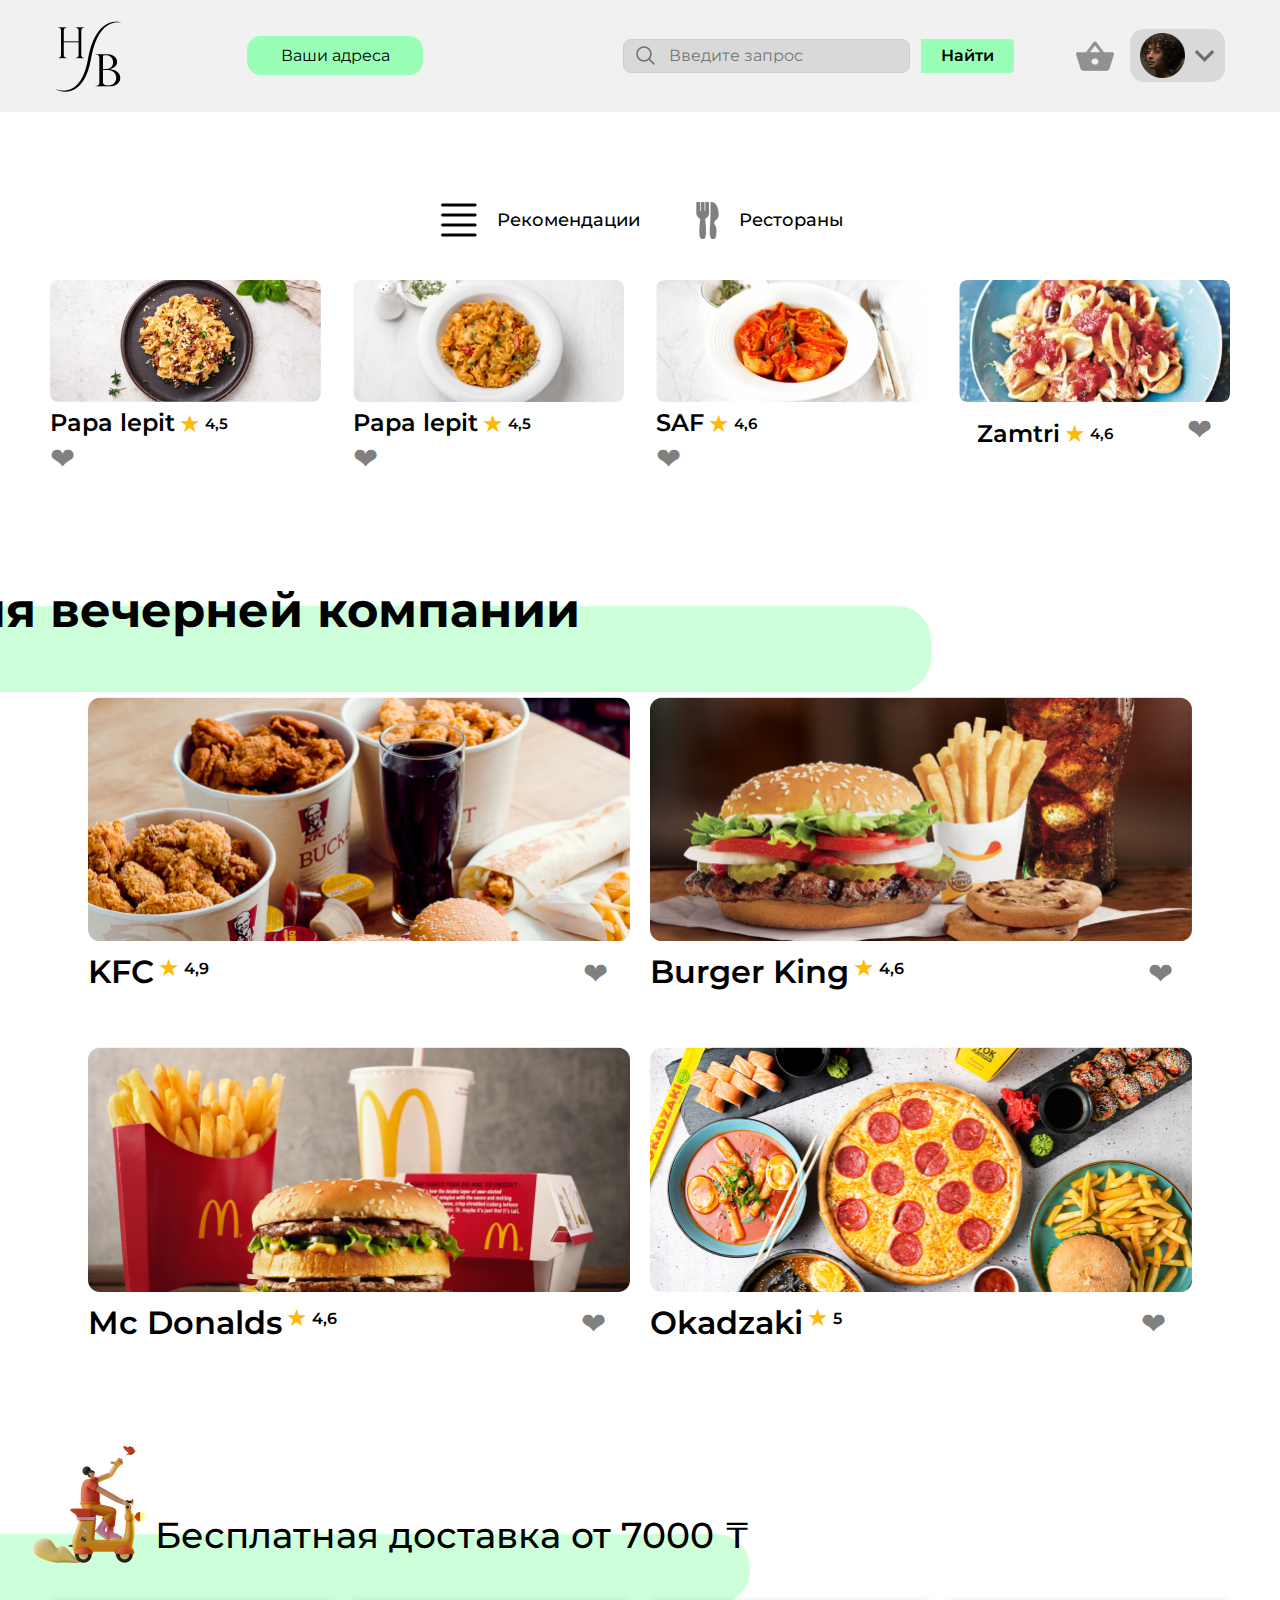
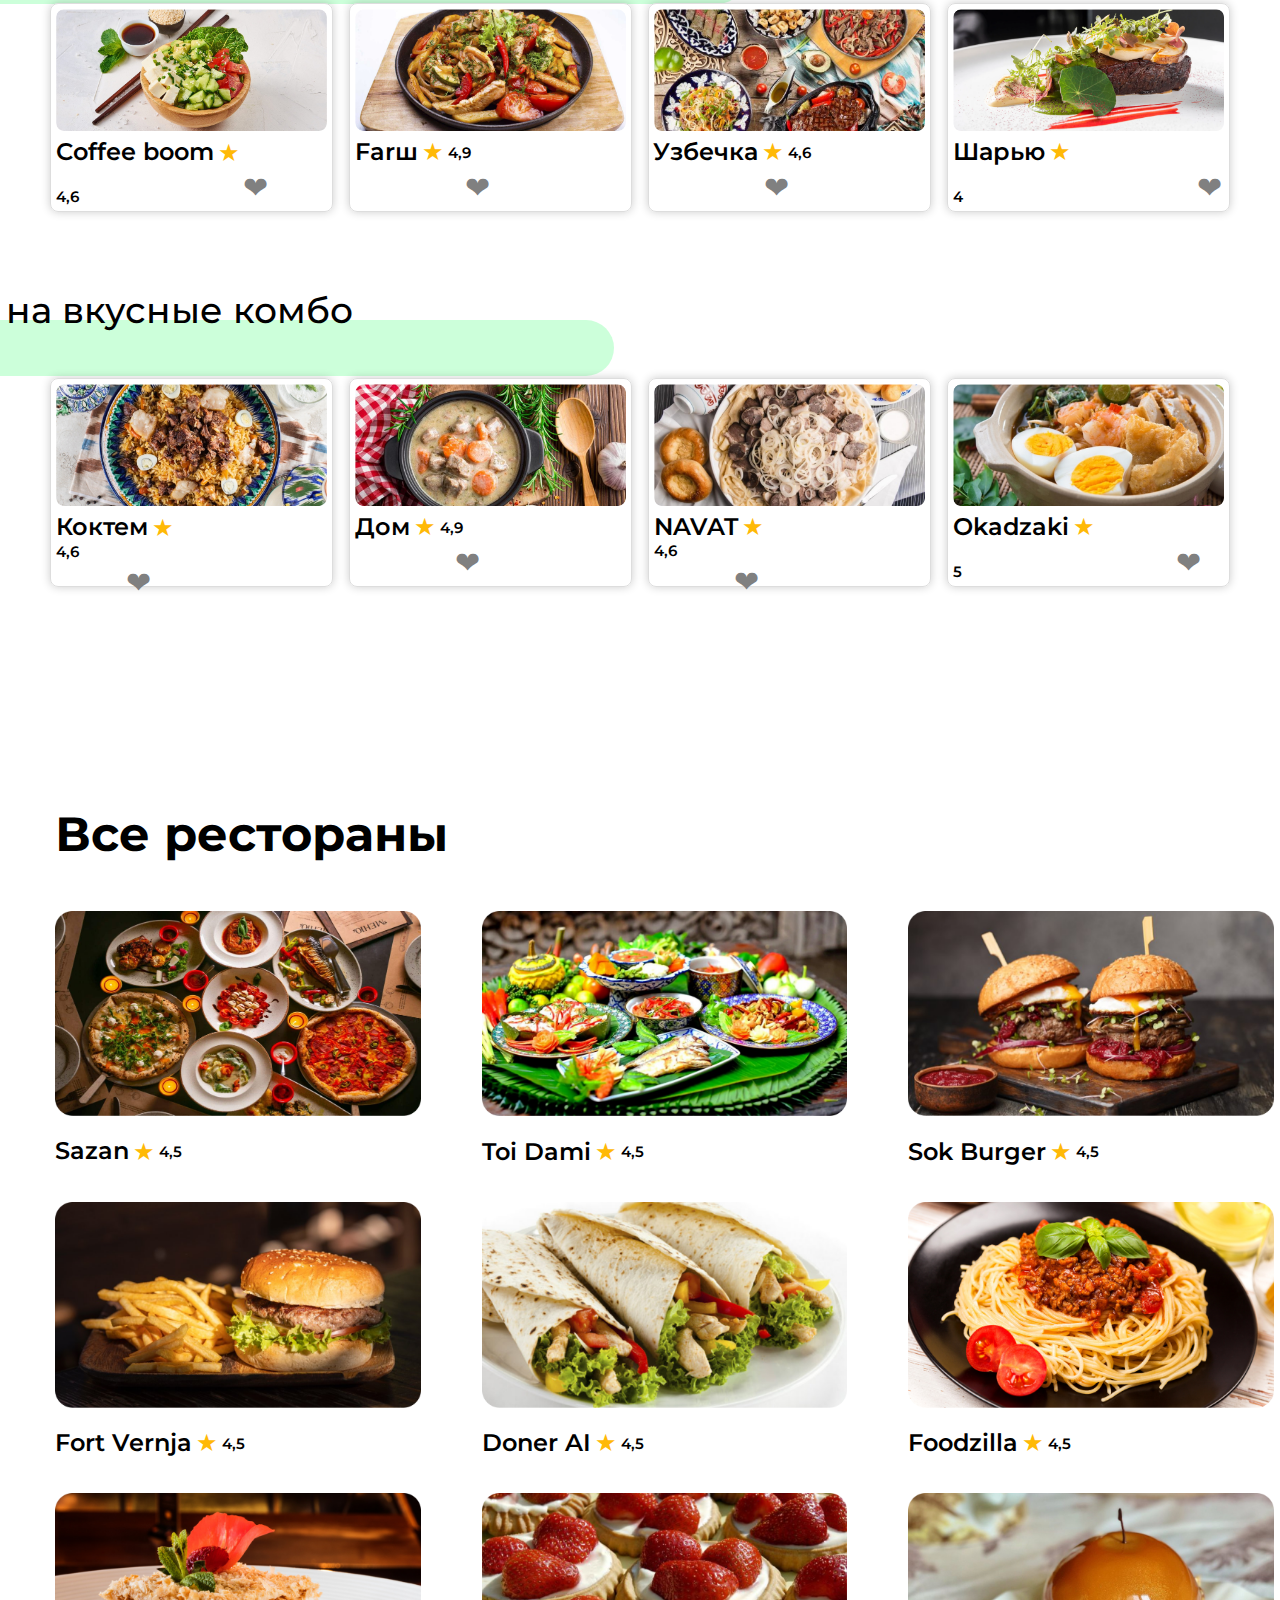
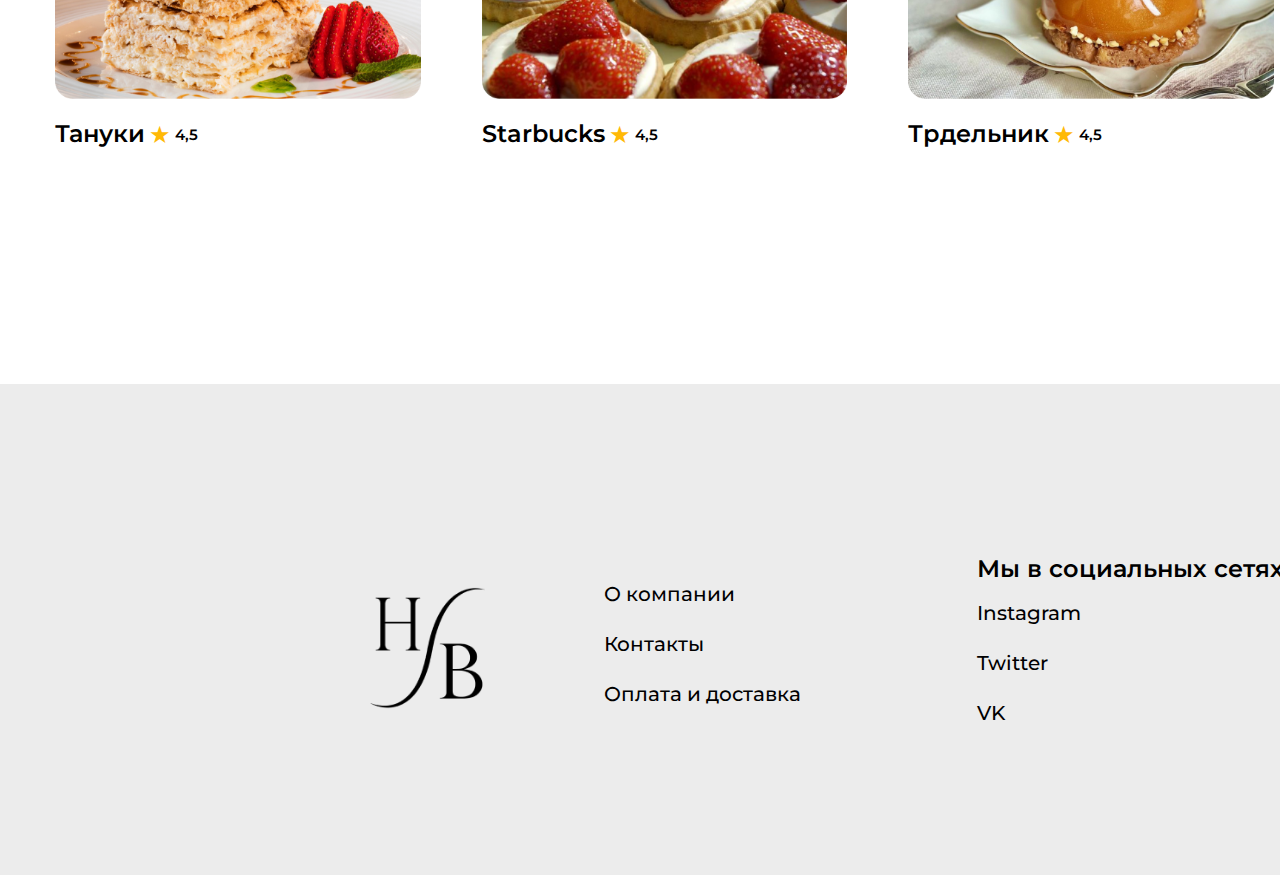
==== commit d5293e86: "Update index.html" ====
--- a/index.html
+++ b/index.html
@@ -276,7 +276,7 @@
                         <p>
                             <span class="nazvanres" >Coffee boom</span>
                             <span class="gold-star">&#9733;</span>
-                            <span class="ocenka" style="padding-right:70px">4,6</span>
+                            <span class="ocenka" style="padding-right:160px">4,6</span>
                             <span class="heart-icon">&#10084;</span>
                         </p>
                     </div>
@@ -287,8 +287,8 @@
                         <p>
                             <span class="nazvanres">Farш</span>
                             <span class="gold-star">&#9733;</span>
-                            <span class="ocenka" style="padding-right:70px">4,9</span>
-                            <span class="heart-icon" style="padding-left:100px">&#10084;</span>
+                            <span class="ocenka" style="padding-right:145px">4,9</span>
+                            <span class="heart-icon" style="padding-left:110px">&#10084;</span>
                         </p>
                     </div>
                 </div>
@@ -296,10 +296,10 @@
                     <img src="img/image 11 (3).png" alt="Dish 1">
                     <div class="dostavka-info">
                         <p>
-                            <span class="nazvanres">Узбечка</span>
-                            <span class="gold-star">&#9733;</span>
-                            <span class="ocenka" style="padding-right:40px">4,6</span>
-                            <span class="heart-icon" style="padding-left:80px">&#10084;</span>
+                            <span class="nazvanres" style="margin-left:-1px">Узбечка</span>
+                            <span class="gold-star">&#9733;</span>
+                            <span class="ocenka" style="padding-right:100px">4,6</span>
+                            <span class="heart-icon" style="padding-left:110px">&#10084;</span>
                         </p>
                     </div>
                 </div>
@@ -309,7 +309,7 @@
                         <p>
                             <span class="nazvanres">Шарью</span>
                             <span class="gold-star">&#9733;</span>
-                            <span class="ocenka" style="padding-right:80px">4</span>
+                            <span class="ocenka" style="padding-right:160px">4</span>
                             <span class="heart-icon" style="padding-left:70px">&#10084;</span>
                         </p>
                     </div>
@@ -331,7 +331,7 @@
                         <p>
                             <span class="nazvanres" >Коктем</span>
                             <span class="gold-star">&#9733;</span>
-                            <span class="ocenka" style="padding-right:60px">4,6</span>
+                            <span class="ocenka" style="padding-right:150px">4,6</span>
                             <span class="heart-icon" style="padding-left:70px">&#10084;</span>
                         </p>
                     </div>
@@ -342,7 +342,7 @@
                         <p>
                             <span class="nazvanres">Дом</span>
                             <span class="gold-star">&#9733;</span>
-                            <span class="ocenka" style="padding-right:70px">4,9</span>
+                            <span class="ocenka" style="padding-right:150px">4,9</span>
                             <span class="heart-icon" style="padding-left:100px">&#10084;</span>
                         </p>
                     </div>
@@ -353,7 +353,7 @@
                         <p>
                             <span class="nazvanres">NAVAT</span>
                             <span class="gold-star">&#9733;</span>
-                            <span class="ocenka" style="padding-right:40px">4,6</span>
+                            <span class="ocenka" style="padding-right:140px">4,6</span>
                             <span class="heart-icon" style="padding-left:80px">&#10084;</span>
                         </p>
                     </div>
@@ -364,7 +364,7 @@
                         <p>
                             <span class="nazvanres">Okadzaki</span>
                             <span class="gold-star">&#9733;</span>
-                            <span class="ocenka" style="padding-right:70px">5</span>
+                            <span class="ocenka" style="padding-right:150px">5</span>
                             <span class="heart-icon" style="padding-left:60px">&#10084;</span>
                         </p>
                     </div>
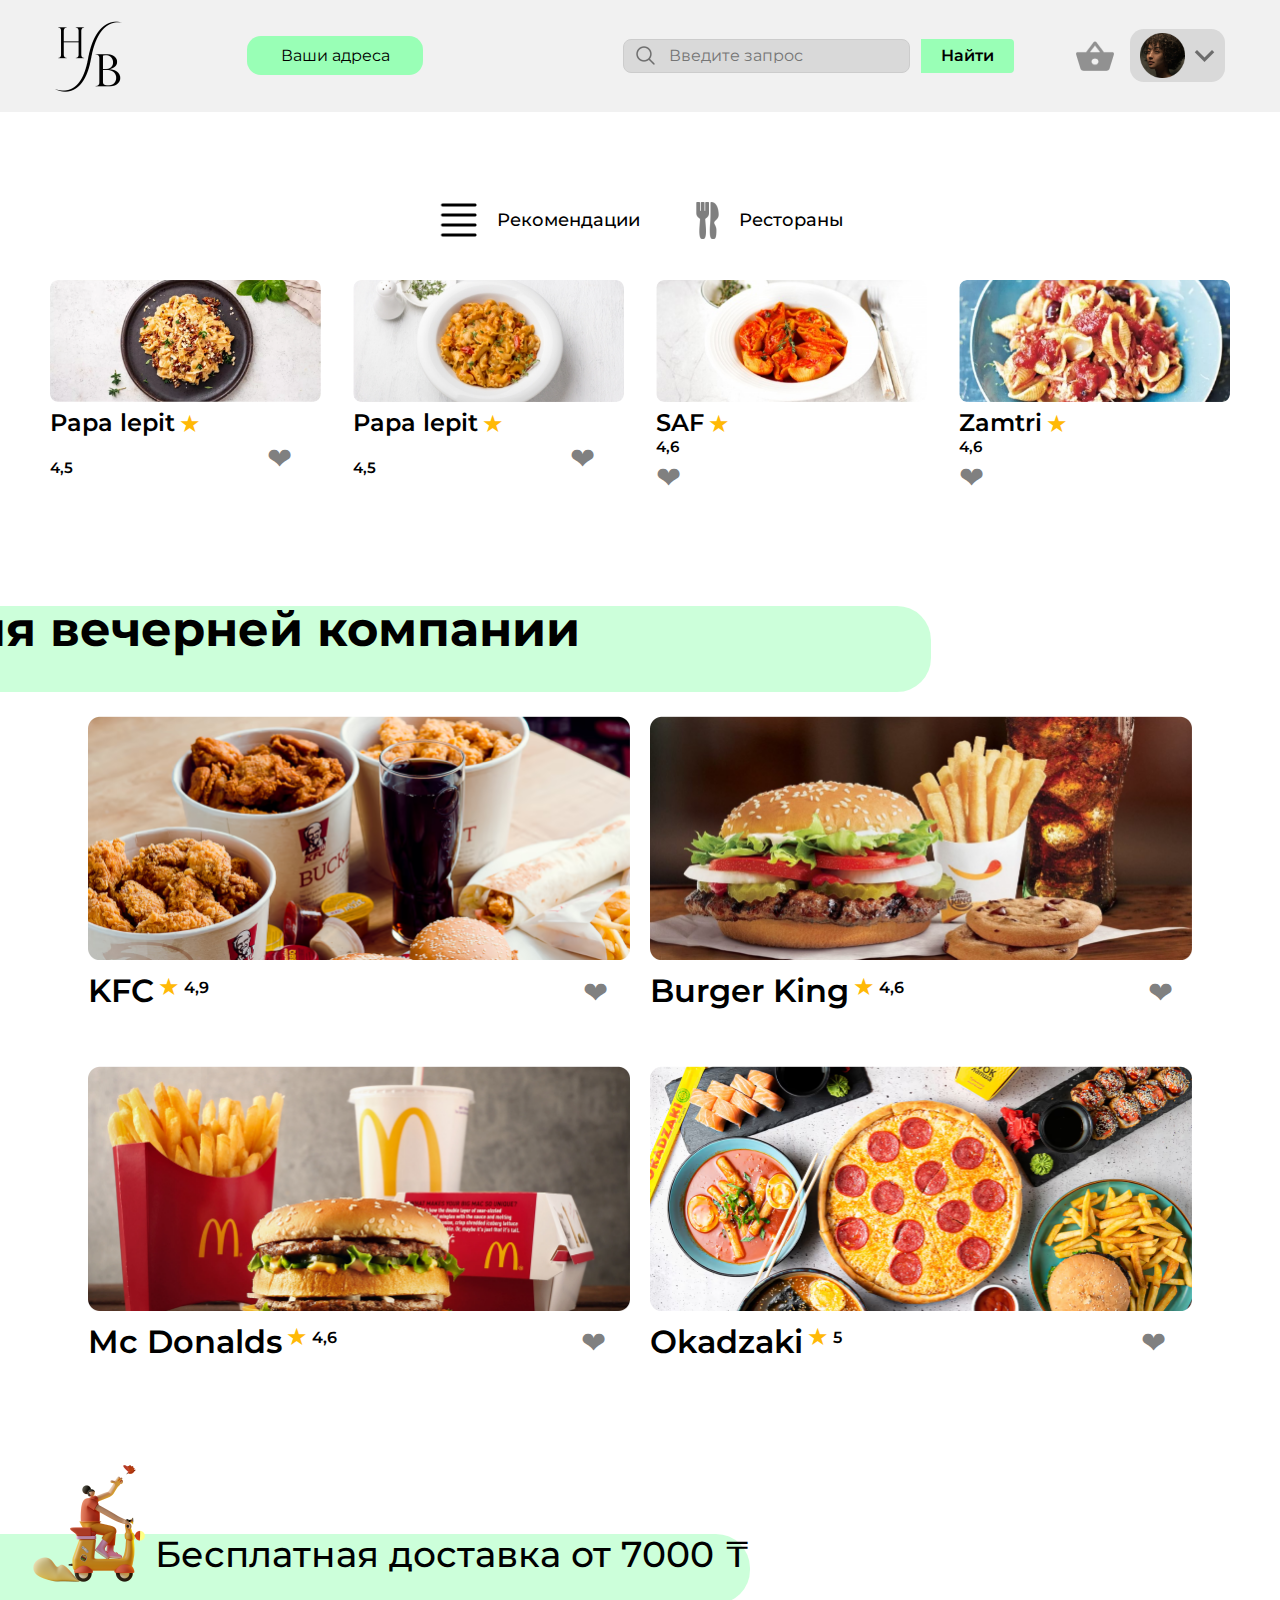
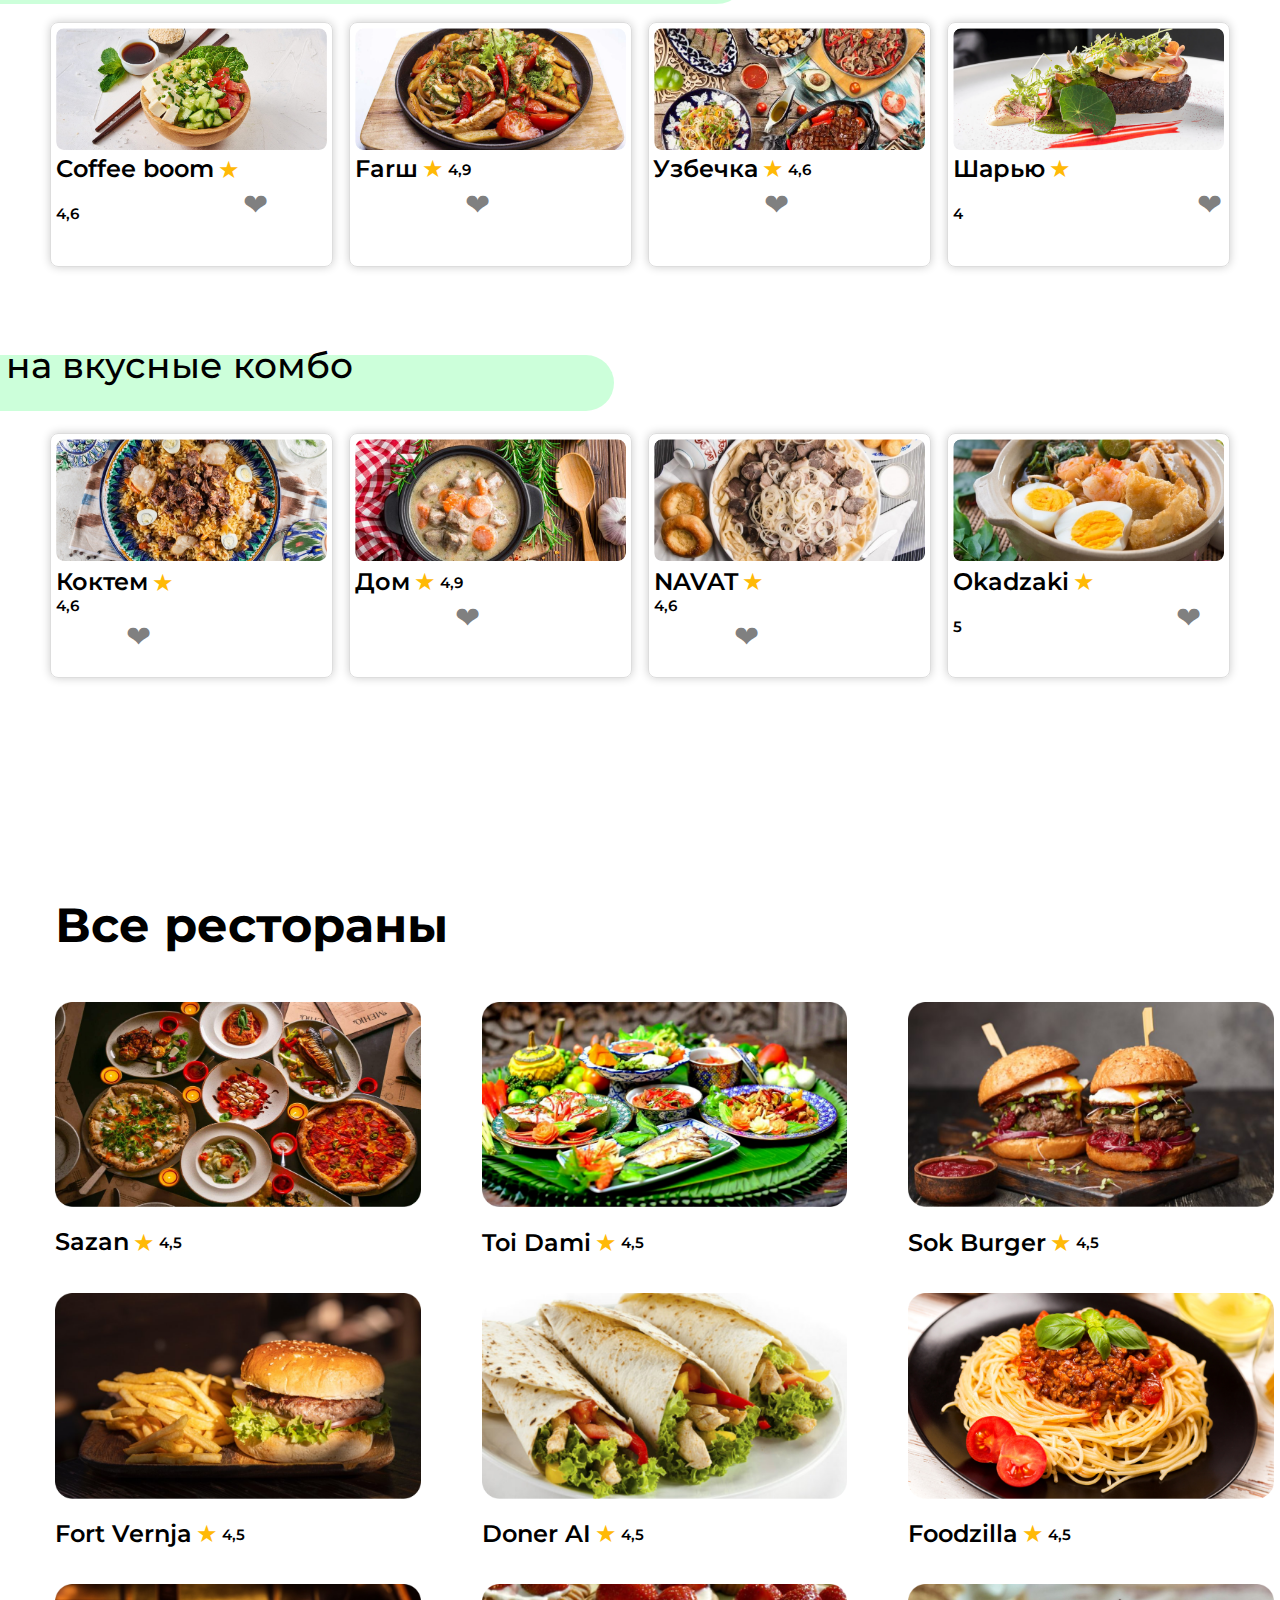
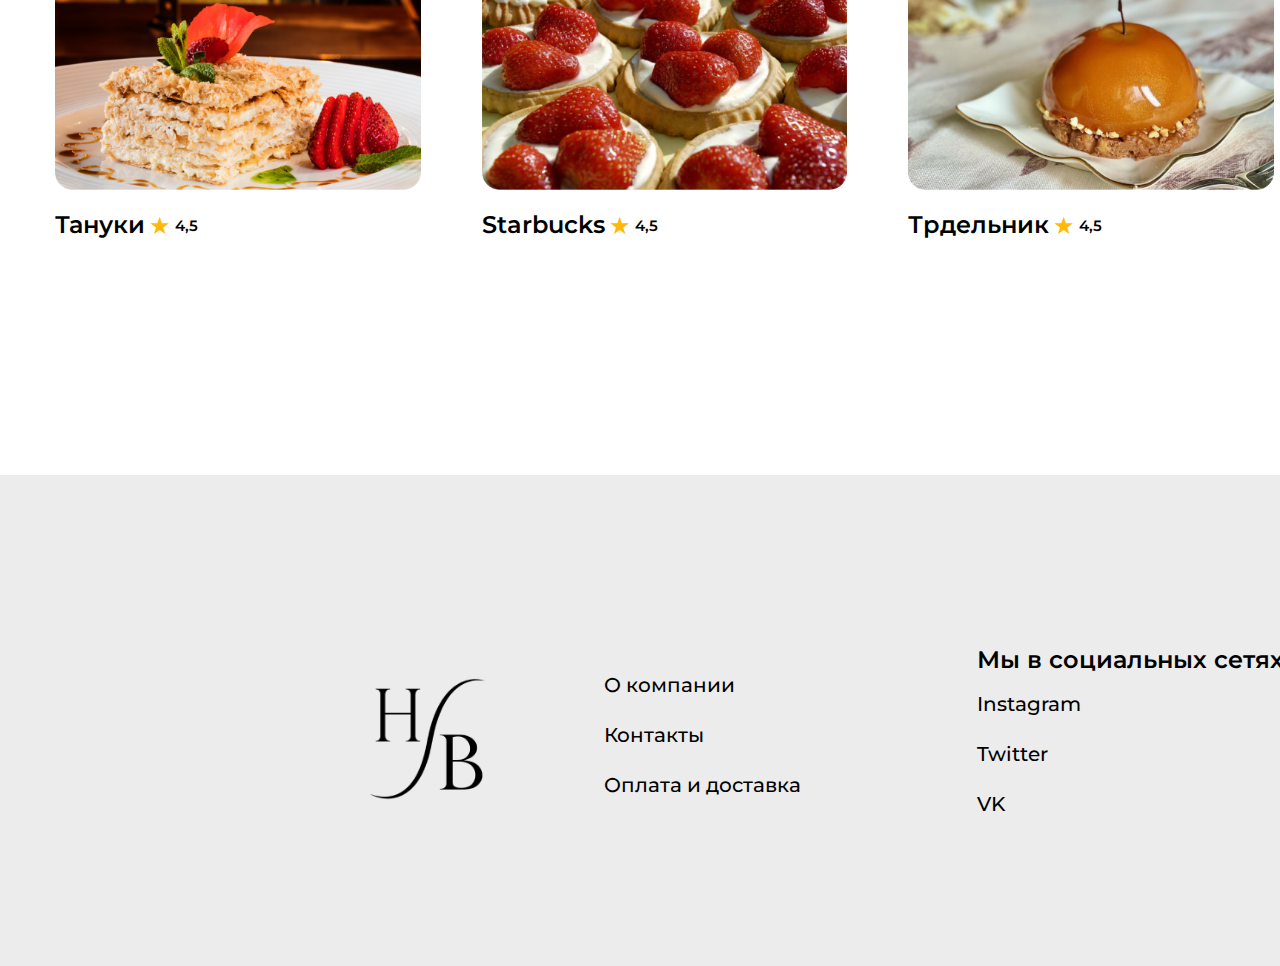
==== commit 053db863: "Update index.html" ====
--- a/index.html
+++ b/index.html
@@ -163,7 +163,7 @@
                     <p>
                         <span class="nazvanres" >Papa lepit</span>
                         <span class="gold-star">&#9733;</span>
-                        <span class="ocenka" style="padding-right:70px">4,5</span>
+                        <span class="ocenka" style="padding-right:190px">4,5</span>
                         <span class="heart-icon">&#10084;</span>
                     </p>
                 </div>
@@ -174,7 +174,7 @@
                     <p>
                         <span class="nazvanres">Papa lepit</span>
                         <span class="gold-star">&#9733;</span>
-                        <span class="ocenka" style="padding-right:70px">4,5</span>
+                        <span class="ocenka" style="padding-right:190px">4,5</span>
                         <span class="heart-icon">&#10084;</span>
                     </p>
                 </div>
@@ -185,7 +185,7 @@
                     <p>
                         <span class="nazvanres">SAF</span>
                         <span class="gold-star">&#9733;</span>
-                        <span class="ocenka" style="padding-right:150px">4,6</span>
+                        <span class="ocenka" style="padding-right:240px">4,6</span>
                         <span class="heart-icon">&#10084;</span>
                     </p>
                 </div>
@@ -196,7 +196,7 @@
                     <p>
                         <span class="nazvanres">Zamtri</span>
                         <span class="gold-star">&#9733;</span>
-                        <span class="ocenka" style="padding-right:70px">4,6</span>
+                        <span class="ocenka" style="padding-right:230px">4,6</span>
                         <span class="heart-icon">&#10084;</span>
                     </p>
                 </div>
--- a/css/style.css
+++ b/css/style.css
@@ -1053,6 +1053,7 @@
     border-radius: 8px;
     box-shadow: 0 0 10px rgba(0, 0, 0, 0.2);
     padding: 5px;
+    padding-bottom:41px;
     height: 197px;
     transition: border-color 0.3s ease-in-out; /* Add transition for border-color */
 }
@@ -1063,10 +1064,7 @@
 
 
 .dostavka-info {
-    display: flex;
-    align-items: flex-start;
-    justify-content: flex-end; /* Выравнивание по левому краю */
-    margin-top: -10px;
+    margin-top: -12px;
     
 }
 
@@ -1076,7 +1074,7 @@
 .dostavka-info .heart-icon {
     display: inline-block;
     vertical-align: bottom;
-    align-self: flex-start;
+
 }   
 
 .dostavka-info .nazvanres{
@@ -1134,7 +1132,7 @@
 .scidka p::after {
     content: '';
     position: absolute;
-    top: 1920px;
+    top: 1955px;
     left: -250px;
     width: 864px;
     height: 56.2px;
@@ -1158,6 +1156,7 @@
     border-radius: 8px;
     box-shadow: 0 0 10px rgba(0, 0, 0, 0.2);
     padding: 5px;
+    padding-bottom: 41px;
     height: 197px;
     transition: border-color 0.3s ease-in-out; /* Add transition for border-color */
 }
